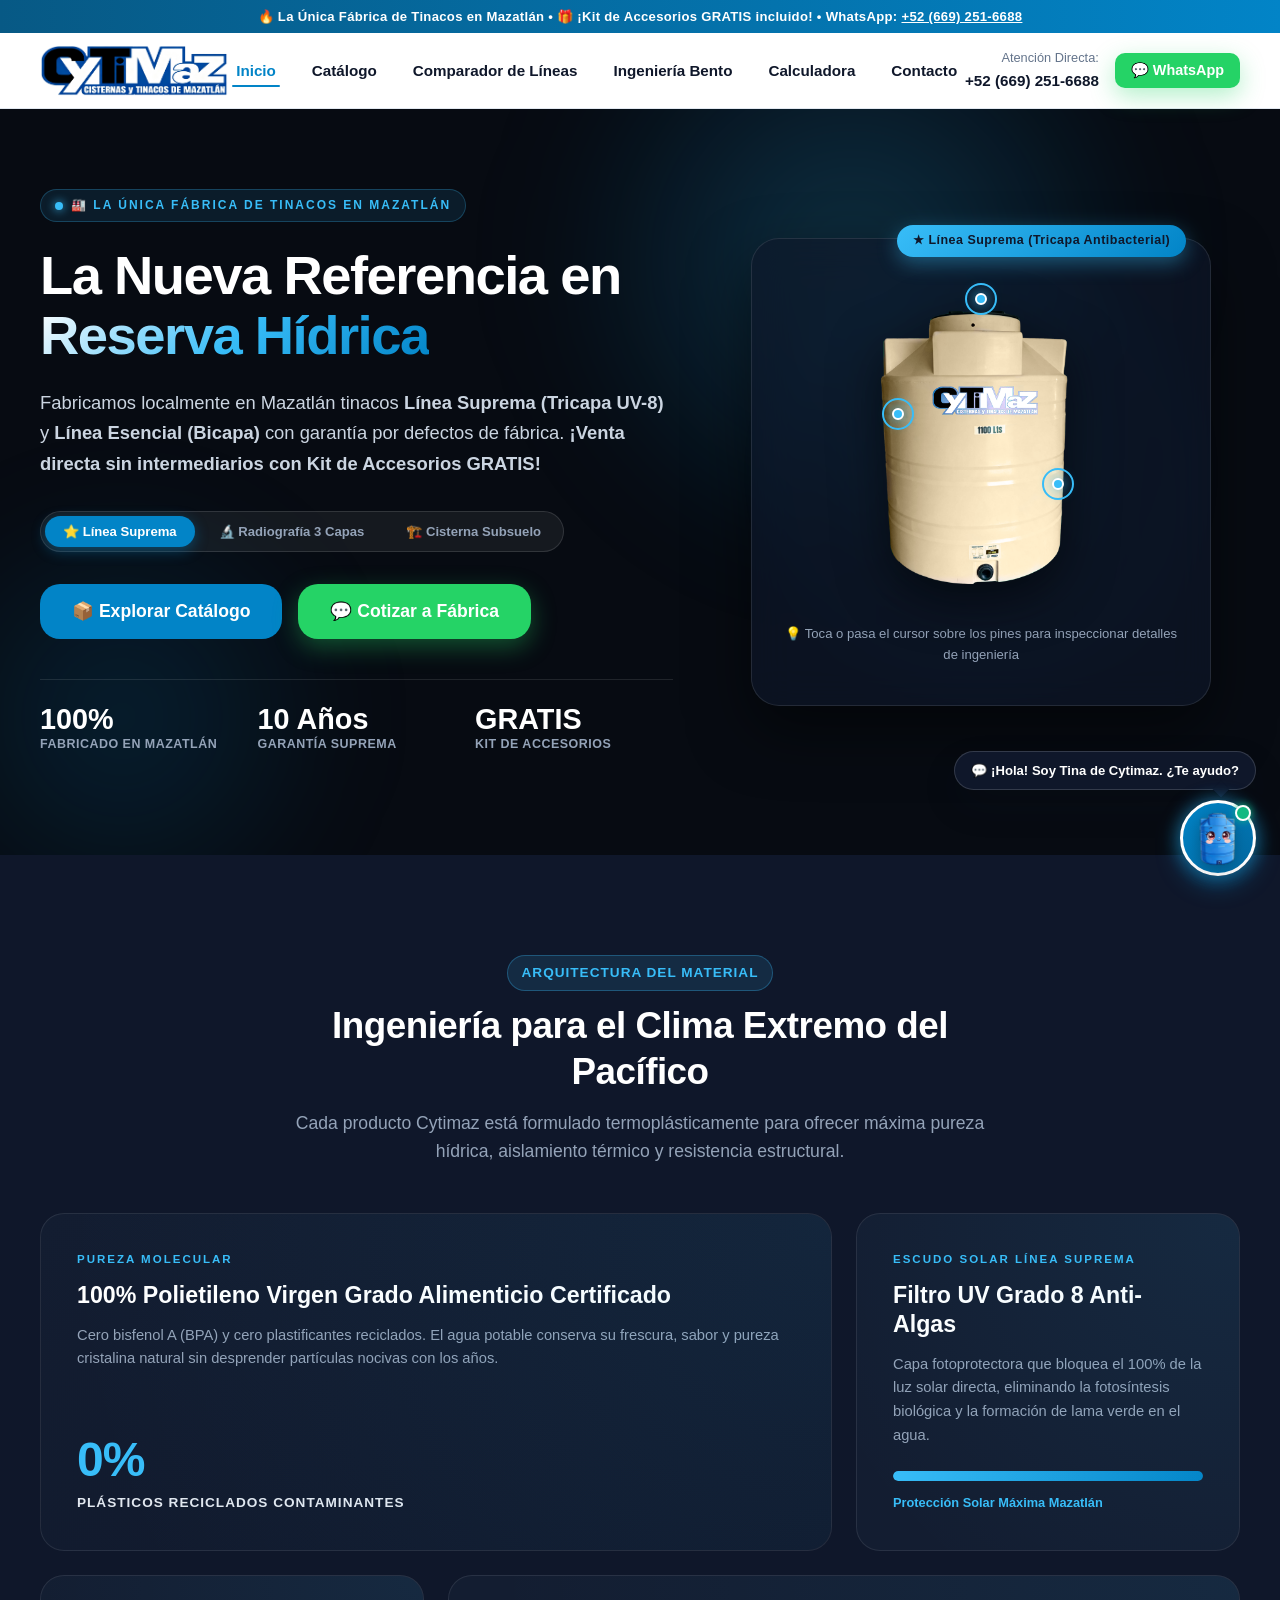
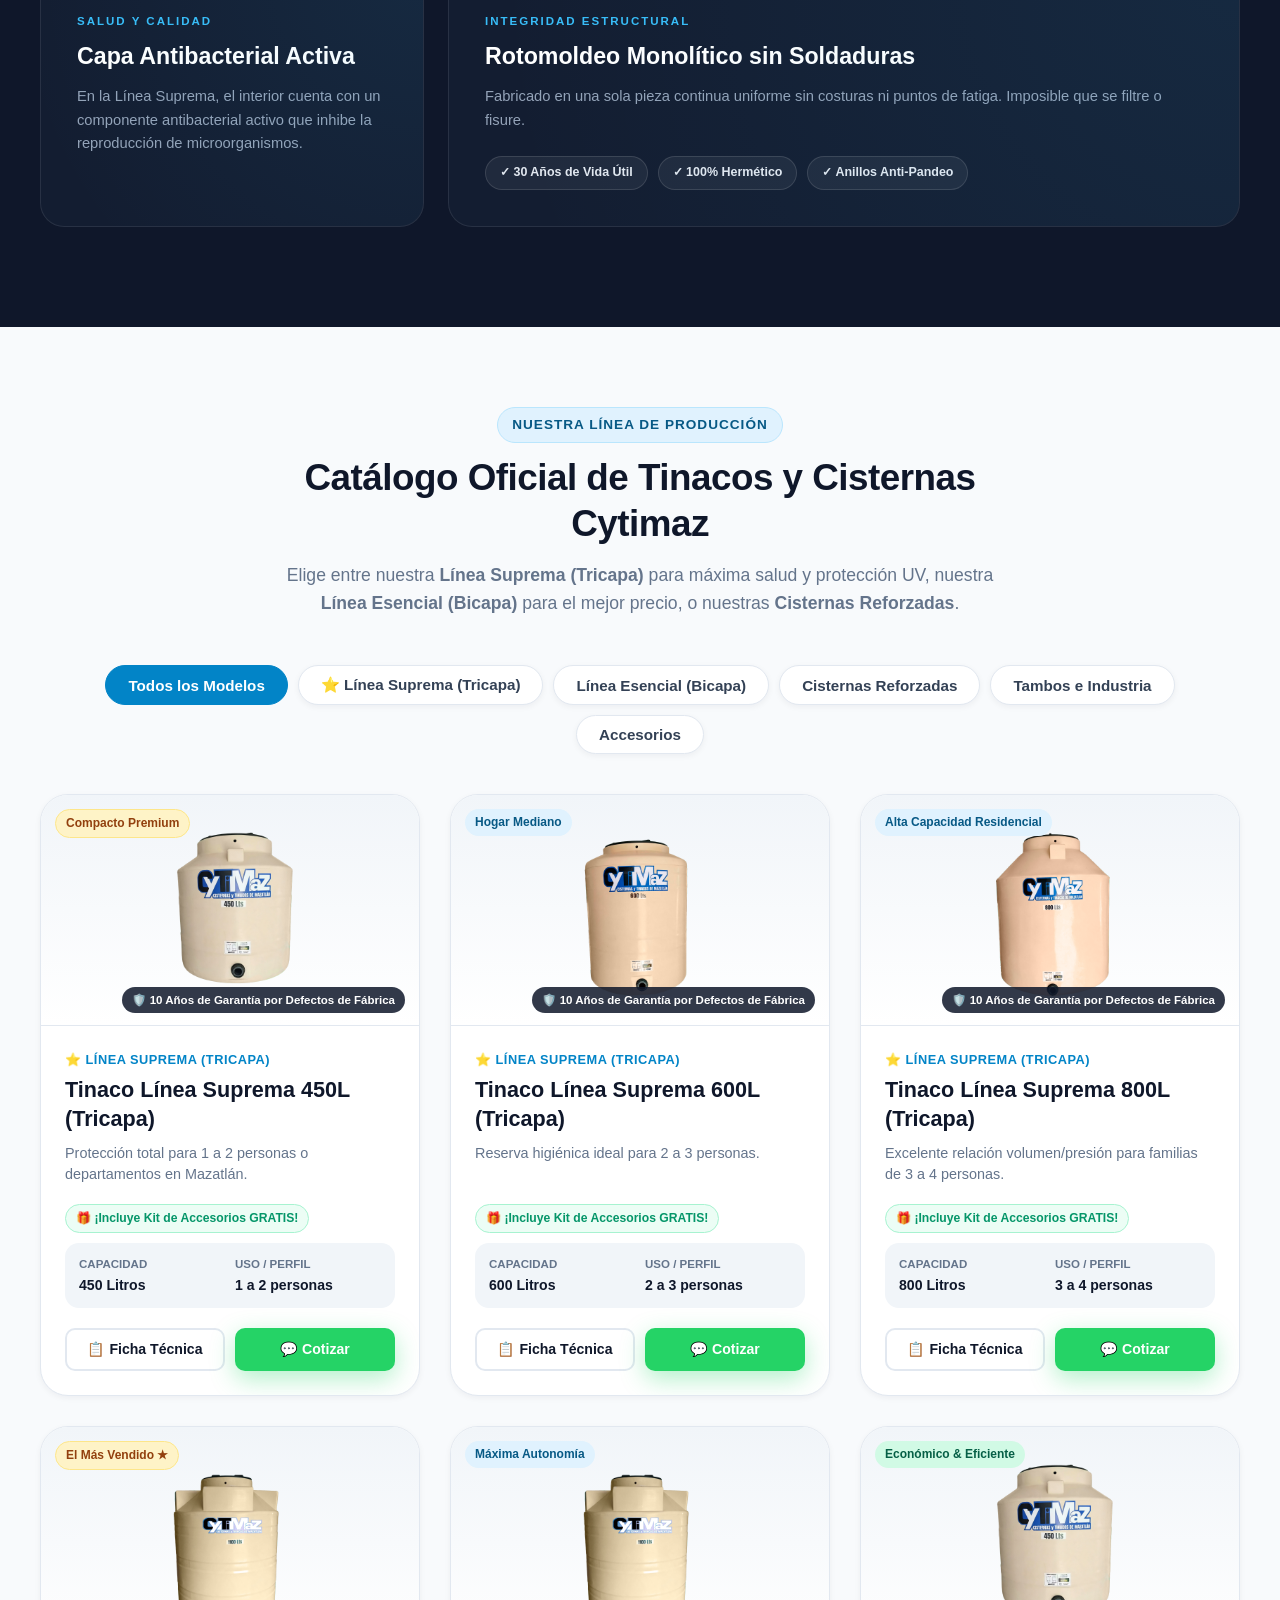
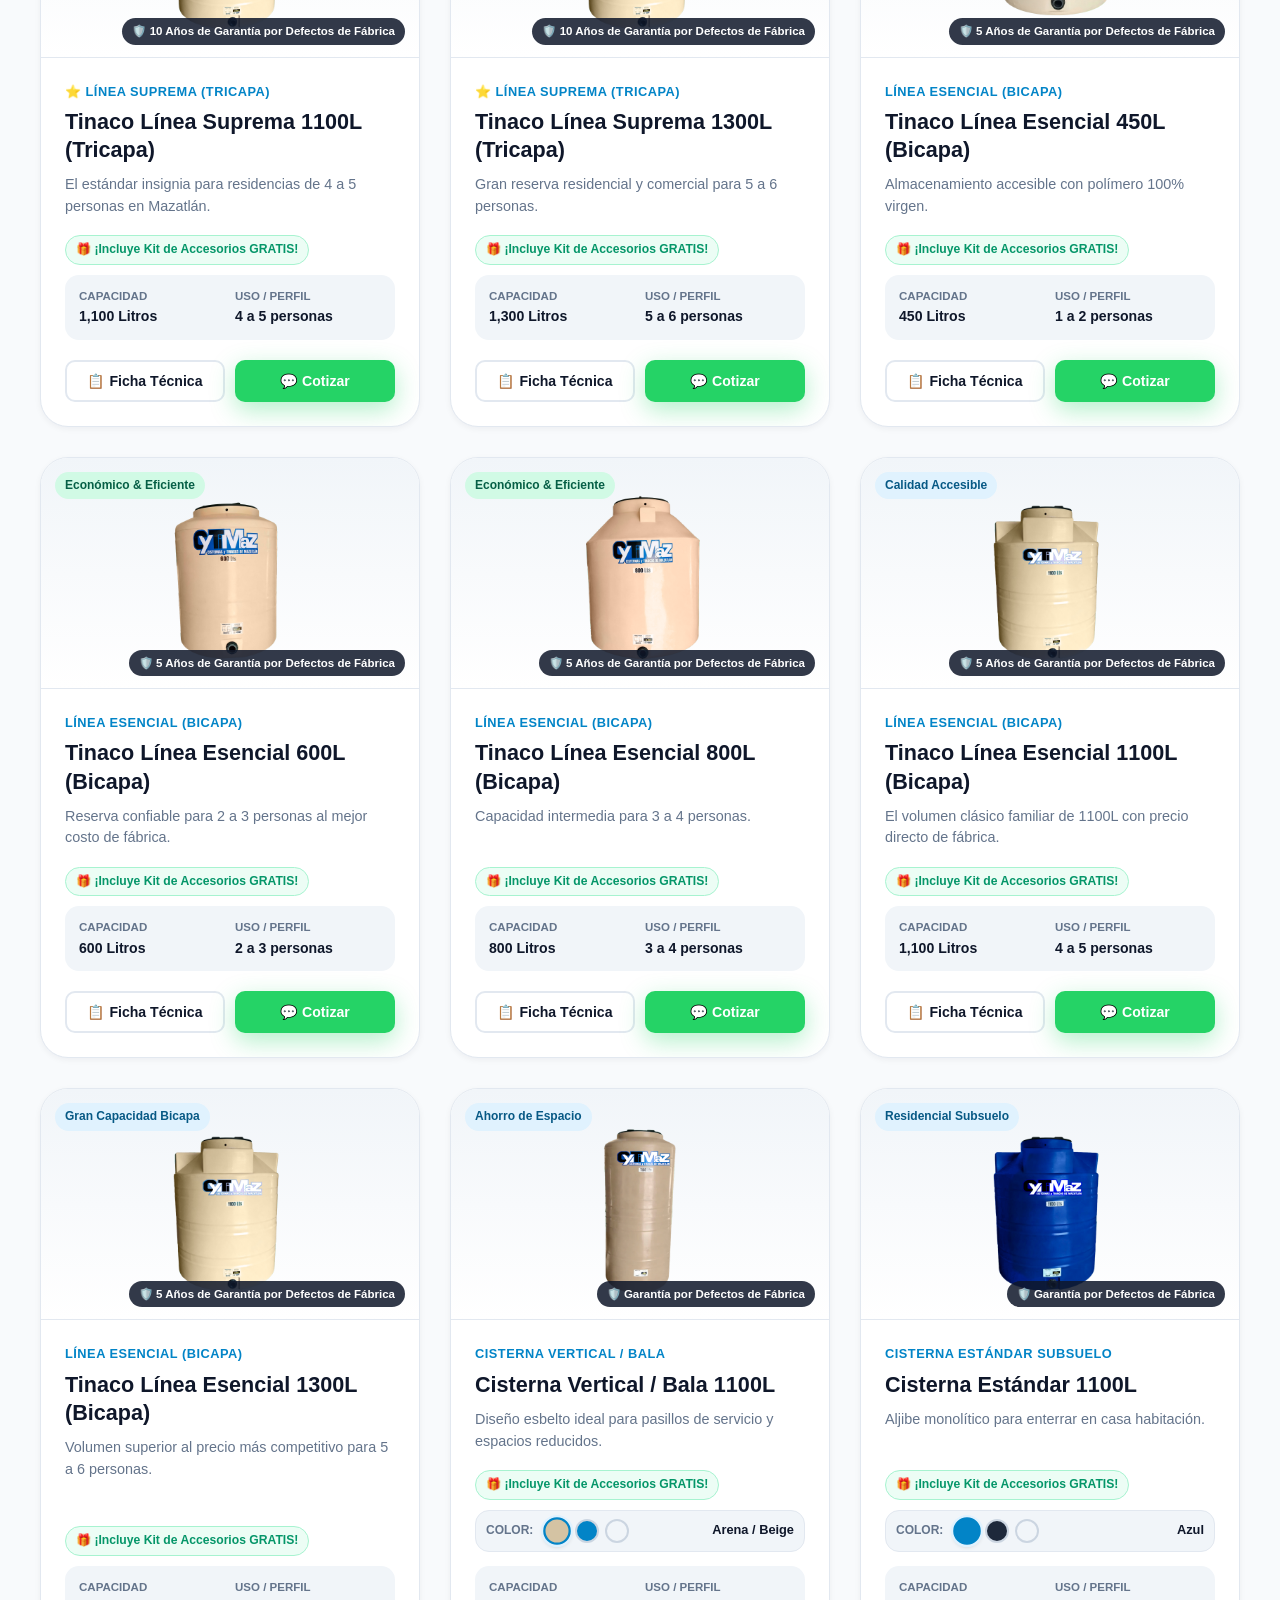
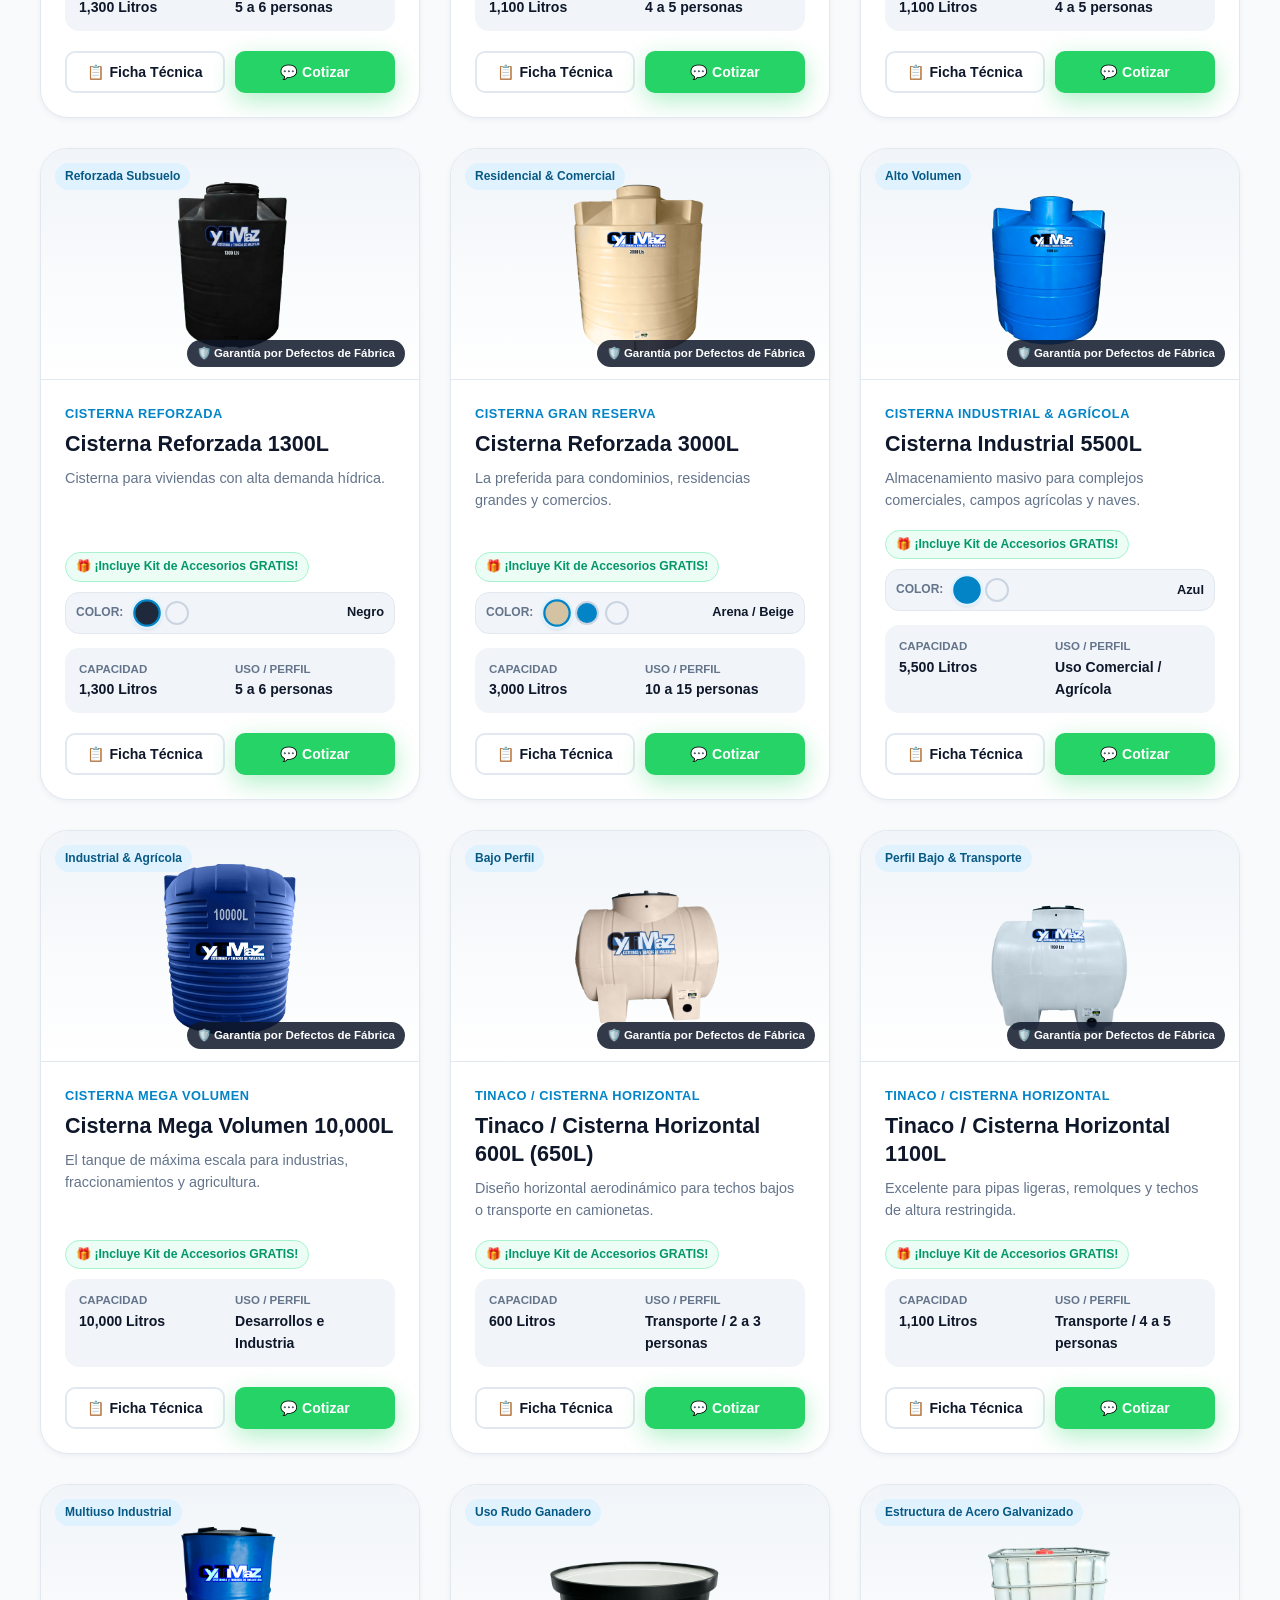
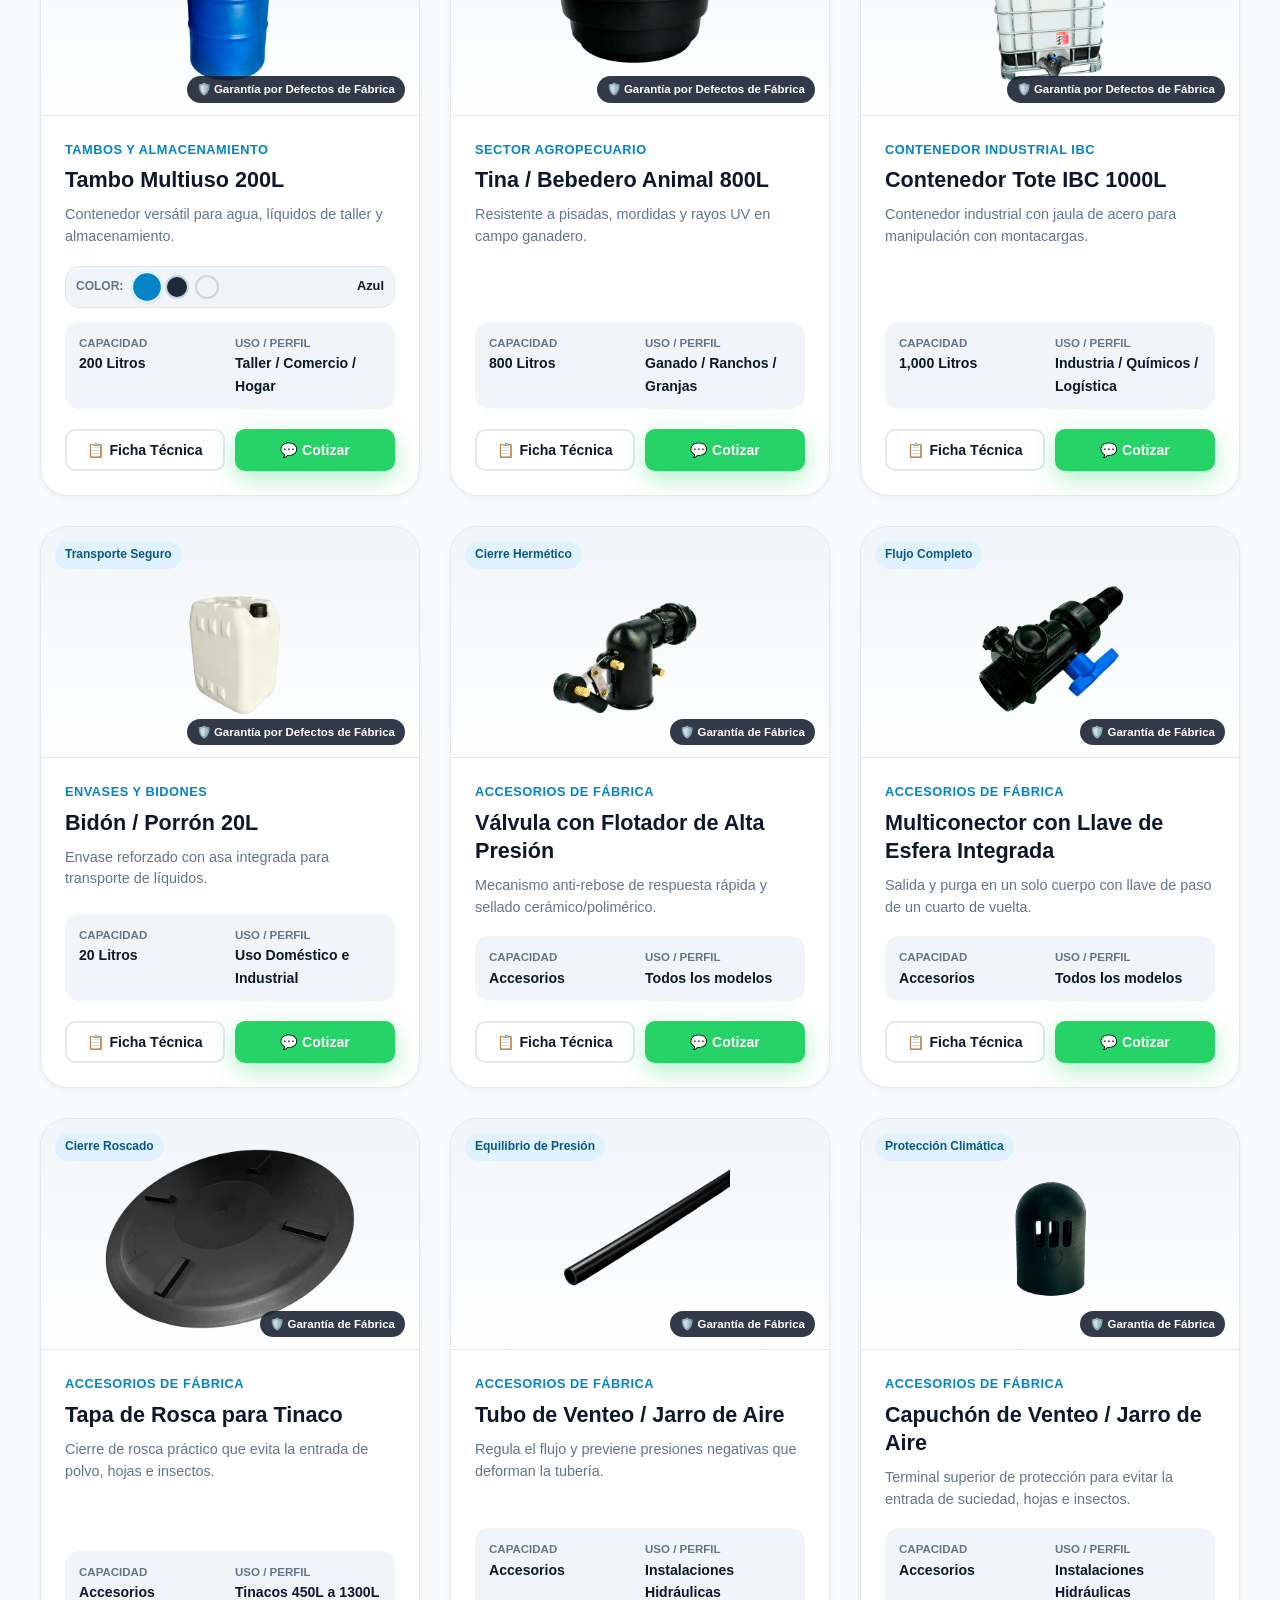
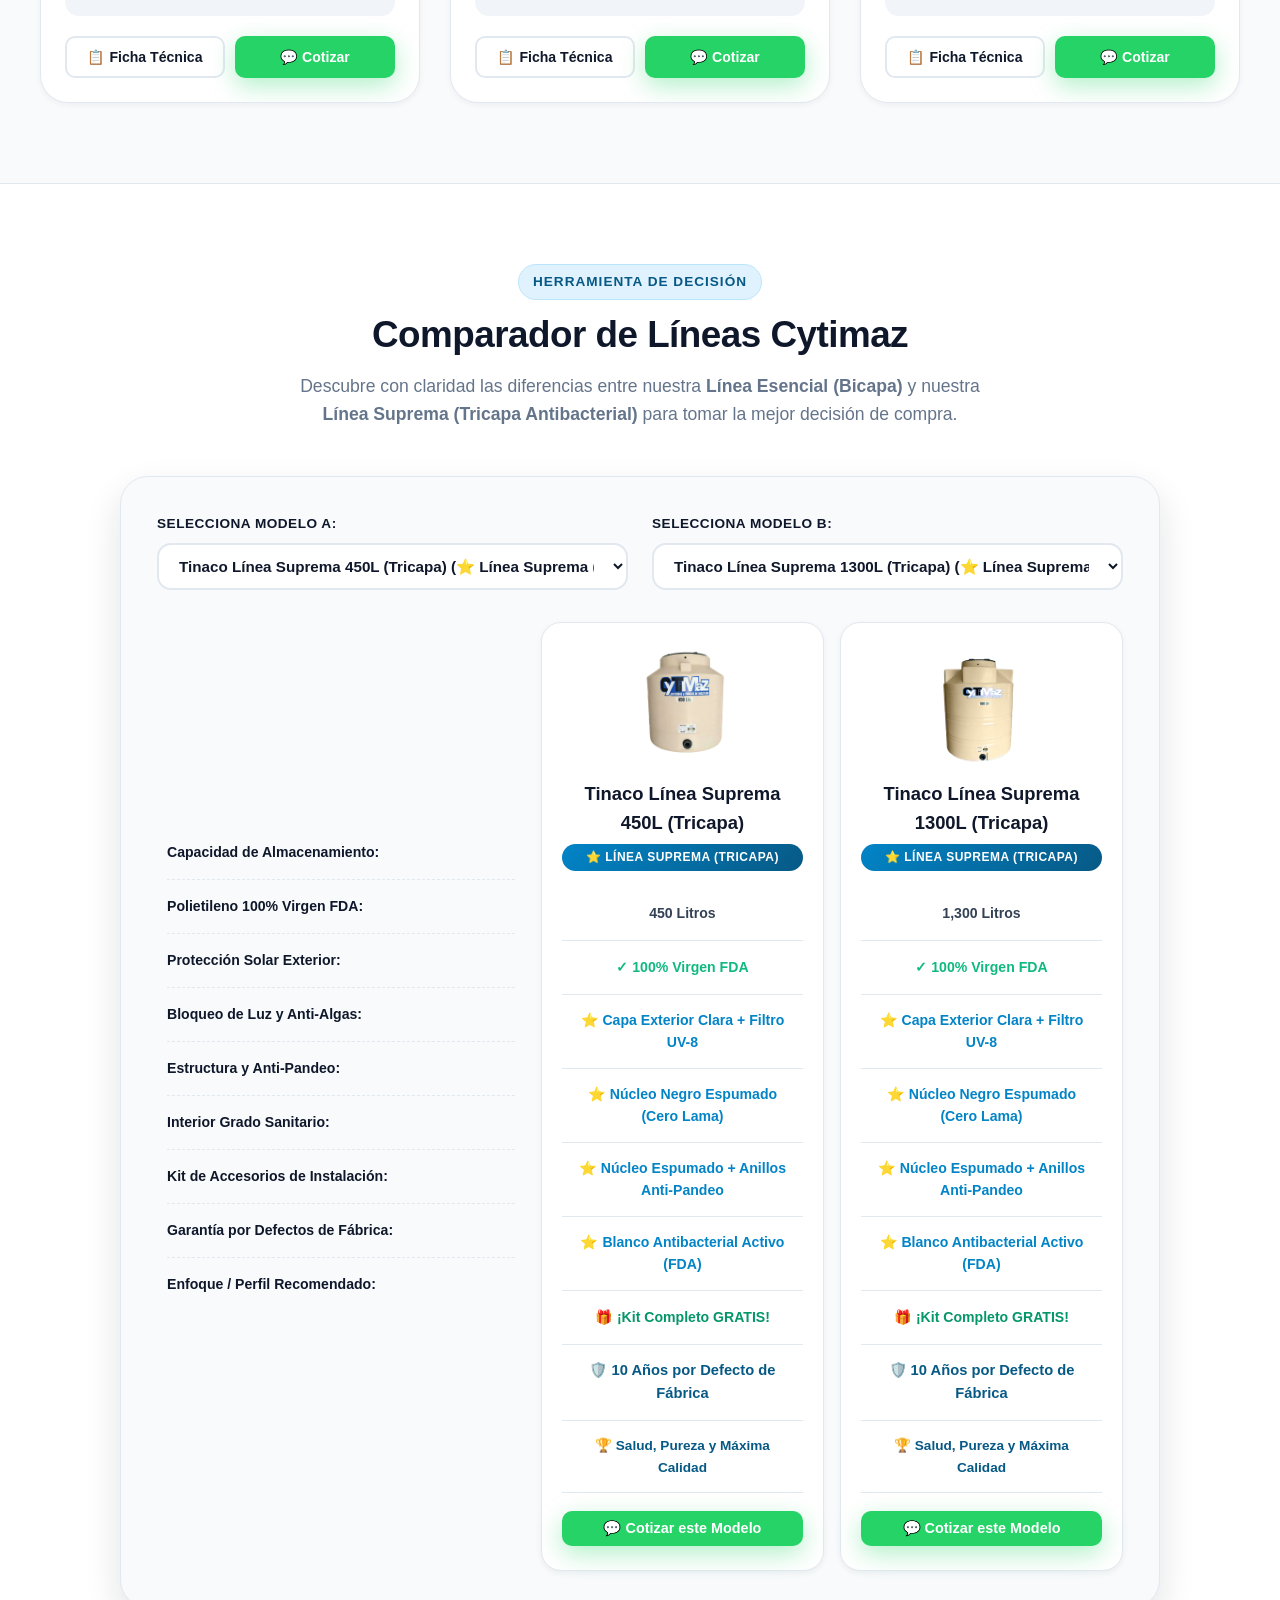
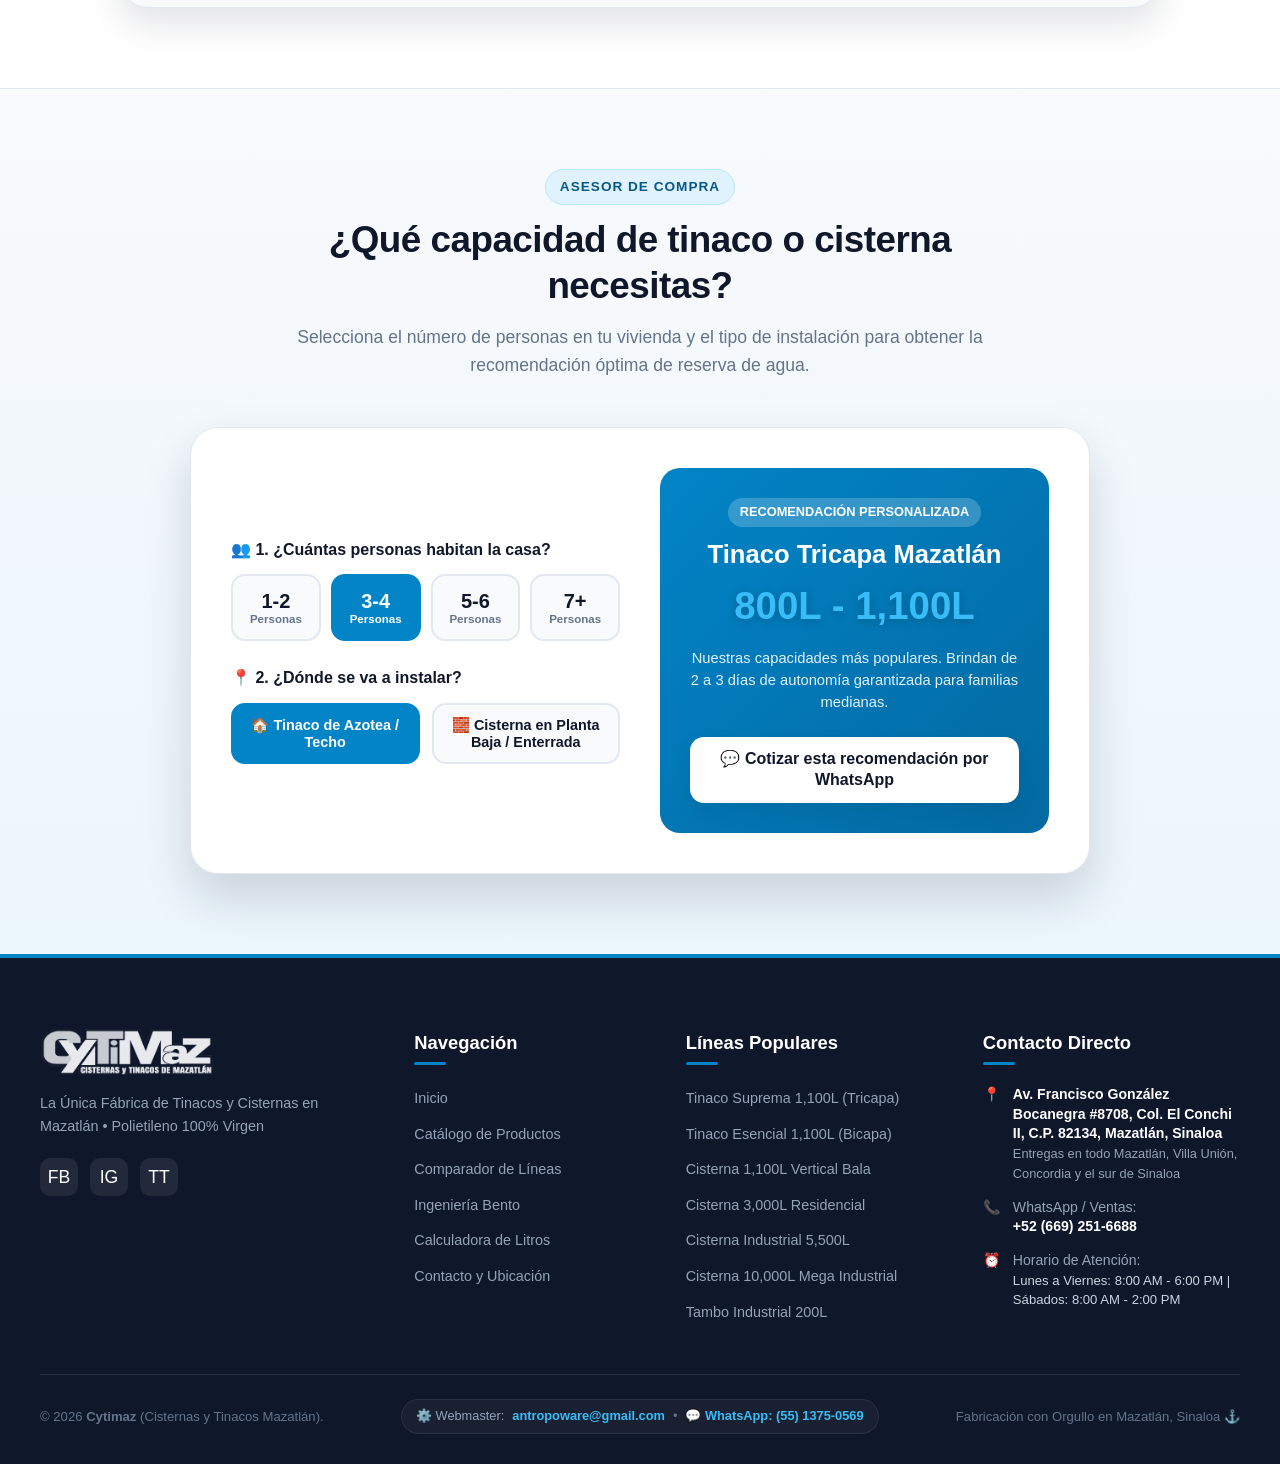
==== index.html @ da77a3aa "fix: usar logo blanco oficial en el footer" ====
<!DOCTYPE html>
<html lang="es">
<head>
  <meta charset="UTF-8">
  <meta name="viewport" content="width=device-width, initial-scale=1.0">
  <title>Cytimaz | Cisternas y Tinacos Mazatlán - Fábrica de Rotomoldeo</title>
  <meta name="description" content="Línea Suprema (Tricapa Antibacterial UV-8) y Línea Esencial (Bicapa Virgen). Fabricación directa de tinacos y cisternas por rotomoldeo en Mazatlán, Sinaloa.">
  <meta name="keywords" content="tinacos Mazatlan, cisternas Mazatlan, Cytimaz, linea suprema tricapa, linea esencial bicapa, rotomoldeo Sinaloa, tinaco 1100 litros, aljibes">
  <meta name="author" content="Cytimaz">
  <link rel="canonical" href="https://humania-nexo.github.io/cytimaz/">

  <!-- =======================================================
       OPEN GRAPH & TARJETAS SOCIALES (WHATSAPP / META)
       ======================================================= -->
  <meta property="og:type" content="website">
  <meta property="og:site_name" content="Cytimaz - Cisternas y Tinacos Mazatlán">
  <meta property="og:title" content="Cytimaz | Tinacos Línea Suprema y Esencial en Mazatlán">
  <meta property="og:description" content="Línea Suprema (Tricapa Antibacterial UV-8) y Línea Esencial (Bicapa Virgen). Creados para el calor de Mazatlán con 30 años de garantía directa de fábrica.">
  <meta property="og:image" content="https://humania-nexo.github.io/cytimaz/assets/logo/logo-cytimaz.png">
  <meta property="og:url" content="https://humania-nexo.github.io/cytimaz/">

  <!-- Favicon Oficial -->
  <link rel="icon" type="image/png" href="assets/logo/logo-cytimaz.png">
  <link rel="apple-touch-icon" href="assets/logo/logo-cytimaz.png">

  <!-- =======================================================
       HOJAS DE ESTILO MODULARES
       ======================================================= -->
  <link rel="stylesheet" href="css/variables.css">
  <link rel="stylesheet" href="css/base.css">
  <link rel="stylesheet" href="css/components/header.css">
  <link rel="stylesheet" href="css/components/hero.css">
  <link rel="stylesheet" href="css/components/hotspots.css">
  <link rel="stylesheet" href="css/components/catalog.css">
  <link rel="stylesheet" href="css/components/comparator.css">
  <link rel="stylesheet" href="css/components/tech-rotomoldeo.css">
  <link rel="stylesheet" href="css/components/calculator.css">
  <link rel="stylesheet" href="css/components/product-modal.css">
  <link rel="stylesheet" href="css/components/mascot-bot.css">
  <link rel="stylesheet" href="css/components/footer.css">
  <link rel="stylesheet" href="css/responsive.css">

  <!-- Schema.org JSON-LD LocalBusiness -->
  <script type="application/ld+json">
  {
    "@context": "https://schema.org",
    "@graph": [
      {
        "@type": ["LocalBusiness", "Manufacturer"],
        "@id": "https://humania-nexo.github.io/cytimaz/#localbusiness",
        "name": "Cytimaz - Cisternas y Tinacos Mazatlán",
        "image": "https://humania-nexo.github.io/cytimaz/assets/logo/logo-cytimaz.png",
        "url": "https://humania-nexo.github.io/cytimaz/",
        "telephone": "+526692516688",
        "priceRange": "$$",
        "address": {
          "@type": "PostalAddress",
          "streetAddress": "Av. Francisco González Bocanegra #8708, Col. El Conchi II",
          "addressLocality": "Mazatlán",
          "addressRegion": "Sinaloa",
          "postalCode": "82134",
          "addressCountry": "MX"
        },
        "areaServed": ["Mazatlán", "Villa Unión", "Concordia", "El Rosario", "Escuinapa", "Sinaloa"]
      }
    ]
  }
  </script>
</head>
<body>

  <!-- Barra de Aviso Superior -->
  <div style="background: linear-gradient(90deg, #075985 0%, #0284C7 100%); color: #FFFFFF; font-size: 0.82rem; font-weight: 700; text-align: center; padding: 6px 12px; letter-spacing: 0.3px;">
    🔥 La Única Fábrica de Tinacos en Mazatlán • 🎁 ¡Kit de Accesorios GRATIS incluido! • WhatsApp: <a href="https://wa.me/526692516688" target="_blank" rel="noopener" style="color: #FFFFFF; text-decoration: underline;">+52 (669) 251-6688</a>
  </div>

  <!-- =======================================================
       1. CABECERA Y NAVEGACIÓN PRINCIPAL
       ======================================================= -->
  <header class="site-header">
    <div class="container header-container">
      <a href="#inicio" class="header-logo" title="Cytimaz - Inicio">
        <img src="assets/logo/logo-cytimaz.png" alt="Cytimaz - Cisternas y Tinacos Mazatlán">
      </a>

      <nav>
        <ul class="nav-menu">
          <li><a href="#inicio" class="nav-link active">Inicio</a></li>
          <li><a href="#catalogo" class="nav-link">Catálogo</a></li>
          <li><a href="#comparador" class="nav-link">Comparador de Líneas</a></li>
          <li><a href="#ingenieria" class="nav-link">Ingeniería Bento</a></li>
          <li><a href="#calculadora" class="nav-link">Calculadora</a></li>
          <li><a href="#contacto" class="nav-link">Contacto</a></li>
        </ul>
      </nav>

      <div class="header-actions">
        <div class="header-phone">
          <span>Atención Directa:</span>
          <strong class="company-phone-display">+52 (669) 251-6688</strong>
        </div>
        <a href="https://wa.me/526692516688?text=%C2%A1Hola%20Cytimaz!%20Me%20gustar%C3%ADa%20solicitar%20una%20cotizaci%C3%B3n." target="_blank" rel="noopener" class="btn btn-whatsapp btn-sm company-whatsapp-link">
          💬 WhatsApp
        </a>
        <button class="mobile-toggle" aria-label="Abrir menú de navegación">
          <span></span>
          <span></span>
          <span></span>
        </button>
      </div>
    </div>
  </header>

  <main>
    <!-- =======================================================
         2. HERO CINEMÁTICO DE ALTA GAMA (APPLE PRO & NVIDIA STYLE)
         ======================================================= -->
    <section id="inicio" class="hero-section">
      <div class="hero-glow-mesh"></div>
      <div class="hero-glow-mesh-2"></div>

      <div class="container hero-grid">
        <div class="hero-content">
          <div class="tech-eyebrow">
            <span class="pulse-dot"></span>
            <span>🏭 La Única Fábrica de Tinacos en Mazatlán</span>
          </div>
          
          <h1 class="hero-title">
            La Nueva Referencia en <span class="gradient-text">Reserva Hídrica</span>
          </h1>
          
          <p class="hero-description">
            Fabricamos localmente en Mazatlán tinacos <strong>Línea Suprema (Tricapa UV-8)</strong> y <strong>Línea Esencial (Bicapa)</strong> con garantía por defectos de fábrica. <strong>¡Venta directa sin intermediarios con Kit de Accesorios GRATIS!</strong>
          </p>

          <div class="inspection-mode-bar">
            <button class="mode-pill active" data-mode="showcase">⭐ Línea Suprema</button>
            <button class="mode-pill" data-mode="xray">🔬 Radiografía 3 Capas</button>
            <button class="mode-pill" data-mode="cisterna">🏗️ Cisterna Subsuelo</button>
          </div>

          <div class="hero-cta-group">
            <a href="#catalogo" class="btn btn-primary btn-lg">
              📦 Explorar Catálogo
            </a>
            <a href="https://wa.me/526692516688?text=%C2%A1Hola%20Cytimaz!%20Me%20gustar%C3%ADa%20cotizar%20tinacos%20y%20cisternas%20directo%20de%20f%C3%A1brica." target="_blank" rel="noopener" class="btn btn-whatsapp btn-lg company-whatsapp-link">
              💬 Cotizar a Fábrica
            </a>
          </div>

          <div class="hero-stats">
            <div class="hero-stat-item">
              <span class="hero-stat-number">100%</span>
              <span class="hero-stat-label">Fabricado en Mazatlán</span>
            </div>
            <div class="hero-stat-item">
              <span class="hero-stat-number">10 Años</span>
              <span class="hero-stat-label">Garantía Suprema</span>
            </div>
            <div class="hero-stat-item">
              <span class="hero-stat-number">GRATIS</span>
              <span class="hero-stat-label">Kit de Accesorios</span>
            </div>
          </div>
        </div>

        <div class="hero-visual">
          <div class="hero-stage">
            <div class="stage-ambient-ring"></div>
            
            <div class="hero-card-featured">
              <span class="hero-floating-badge" id="hero-dynamic-badge">★ Línea Suprema (Tricapa Antibacterial)</span>
              
              <div class="hero-tank-stage-wrap">
                <img src="assets/img/productos/T1100Estandar/1100Estandar.png" alt="Tinaco Línea Suprema Cytimaz 1100L" class="hero-card-img" id="hero-main-tank">
                
                <div id="hero-hotspots-container">
                  <!-- Pin 1: Tapa Rosca (Justo sobre la tapa superior) -->
                  <div class="hotspot-pin" style="top: 6%; left: 50%;">
                    <span class="hotspot-pulse"></span>
                    <span class="hotspot-dot"></span>
                    <div class="hotspot-tooltip">Tapa de Rosca</div>
                  </div>

                  <!-- Pin 2: Capa Exterior Reflectante UV-8 (Sobre la superficie del cuerpo) -->
                  <div class="hotspot-pin" style="top: 42%; left: 24%;">
                    <span class="hotspot-pulse"></span>
                    <span class="hotspot-dot"></span>
                    <div class="hotspot-tooltip">Capa UV-8: Refleja radiación solar</div>
                  </div>

                  <!-- Pin 3: Anillos Estructurales Anti-Pandeo (Sobre uno de los anillos) -->
                  <div class="hotspot-pin" style="top: 64%; left: 74%;">
                    <span class="hotspot-pulse"></span>
                    <span class="hotspot-dot"></span>
                    <div class="hotspot-tooltip">Anillos Estructurales Anti-Pandeo</div>
                  </div>
                </div>
              </div>

              <div style="font-size: 0.82rem; color: #94A3B8;">
                💡 Toca o pasa el cursor sobre los pines para inspeccionar detalles de ingeniería
              </div>
            </div>
          </div>
        </div>
      </div>
    </section>

    <!-- =======================================================
         3. BENTO GRID DE INGENIERÍA DE POLÍMEROS
         ======================================================= -->
    <section id="ingenieria" class="section-padding tech-section">
      <div class="container">
        <div class="section-header">
          <span class="section-badge">Arquitectura del Material</span>
          <h2 class="section-title">Ingeniería para el Clima Extremo del Pacífico</h2>
          <p class="section-subtitle">
            Cada producto Cytimaz está formulado termoplásticamente para ofrecer máxima pureza hídrica, aislamiento térmico y resistencia estructural.
          </p>
        </div>

        <div class="bento-grid">
          <div class="bento-card bento-large">
            <div class="bento-card-glow"></div>
            <div>
              <div class="bento-eyebrow">Pureza Molecular</div>
              <h3 class="bento-card-title">100% Polietileno Virgen Grado Alimenticio Certificado</h3>
              <p class="bento-card-desc">
                Cero bisfenol A (BPA) y cero plastificantes reciclados. El agua potable conserva su frescura, sabor y pureza cristalina natural sin desprender partículas nocivas con los años.
              </p>
            </div>
            <div>
              <div class="bento-stat-highlight">0%</div>
              <div class="bento-stat-sub">Plásticos Reciclados Contaminantes</div>
            </div>
          </div>

          <div class="bento-card bento-tall">
            <div class="bento-card-glow"></div>
            <div>
              <div class="bento-eyebrow">Escudo Solar Línea Suprema</div>
              <h3 class="bento-card-title">Filtro UV Grado 8 Anti-Algas</h3>
              <p class="bento-card-desc">
                Capa fotoprotectora que bloquea el 100% de la luz solar directa, eliminando la fotosíntesis biológica y la formación de lama verde en el agua.
              </p>
            </div>
            <div>
              <div class="uv-shield-meter">
                <div class="uv-shield-meter-bar"></div>
              </div>
              <div style="font-size: 0.8rem; font-weight: 700; color: var(--color-electric-cyan);">
                Protección Solar Máxima Mazatlán
              </div>
            </div>
          </div>

          <div class="bento-card">
            <div class="bento-card-glow"></div>
            <div>
              <div class="bento-eyebrow">Salud y Calidad</div>
              <h3 class="bento-card-title">Capa Antibacterial Activa</h3>
              <p class="bento-card-desc">
                En la Línea Suprema, el interior cuenta con un componente antibacterial activo que inhibe la reproducción de microorganismos.
              </p>
            </div>
          </div>

          <div class="bento-card bento-wide">
            <div class="bento-card-glow"></div>
            <div>
              <div class="bento-eyebrow">Integridad Estructural</div>
              <h3 class="bento-card-title">Rotomoldeo Monolítico sin Soldaduras</h3>
              <p class="bento-card-desc">
                Fabricado en una sola pieza continua uniforme sin costuras ni puntos de fatiga. Imposible que se filtre o fisure.
              </p>
            </div>
            <div class="bento-tag-row">
              <span class="bento-tech-tag">✓ 30 Años de Vida Útil</span>
              <span class="bento-tech-tag">✓ 100% Hermético</span>
              <span class="bento-tech-tag">✓ Anillos Anti-Pandeo</span>
            </div>
          </div>
        </div>
      </div>
    </section>

    <!-- =======================================================
         4. CATÁLOGO INTERACTIVO DE PRODUCTOS
         ======================================================= -->
    <section id="catalogo" class="section-padding catalog-section">
      <div class="container">
        <div class="section-header">
          <span class="section-badge">Nuestra Línea de Producción</span>
          <h2 class="section-title">Catálogo Oficial de Tinacos y Cisternas Cytimaz</h2>
          <p class="section-subtitle">
            Elige entre nuestra <strong>Línea Suprema (Tricapa)</strong> para máxima salud y protección UV, nuestra <strong>Línea Esencial (Bicapa)</strong> para el mejor precio, o nuestras <strong>Cisternas Reforzadas</strong>.
          </p>
        </div>

        <div class="catalog-controls">
          <div class="category-filter-bar">
            <button class="filter-btn active" data-filter="all">Todos los Modelos</button>
            <button class="filter-btn" data-filter="tinacos-suprema">⭐ Línea Suprema (Tricapa)</button>
            <button class="filter-btn" data-filter="tinacos-esencial">Línea Esencial (Bicapa)</button>
            <button class="filter-btn" data-filter="cisternas">Cisternas Reforzadas</button>
            <button class="filter-btn" data-filter="industria">Tambos e Industria</button>
            <button class="filter-btn" data-filter="accesorios">Accesorios</button>
          </div>
        </div>

        <div class="products-grid" id="products-grid">
          <!-- Generado por JS -->
        </div>
      </div>
    </section>

    <!-- =======================================================
         5. COMPARADOR MATRIZ: LÍNEA ESENCIAL VS LÍNEA SUPREMA
         ======================================================= -->
    <section id="comparador" class="section-padding comparator-section">
      <div class="container">
        <div class="section-header">
          <span class="section-badge">Herramienta de Decisión</span>
          <h2 class="section-title">Comparador de Líneas Cytimaz</h2>
          <p class="section-subtitle">
            Descubre con claridad las diferencias entre nuestra <strong>Línea Esencial (Bicapa)</strong> y nuestra <strong>Línea Suprema (Tricapa Antibacterial)</strong> para tomar la mejor decisión de compra.
          </p>
        </div>

        <div class="comparator-card">
          <div class="comparator-selectors">
            <div class="comparator-select-box">
              <label for="comp-select-a">Selecciona Modelo A:</label>
              <select id="comp-select-a" class="comparator-select"></select>
            </div>
            <div class="comparator-select-box">
              <label for="comp-select-b">Selecciona Modelo B:</label>
              <select id="comp-select-b" class="comparator-select"></select>
            </div>
          </div>

          <div class="comparator-grid">
            <!-- Columna de características fijas -->
            <div class="comp-col comp-col-features">
              <div style="height: 180px;"></div>
              <div class="comp-feature-row">Capacidad de Almacenamiento:</div>
              <div class="comp-feature-row">Polietileno 100% Virgen FDA:</div>
              <div class="comp-feature-row">Protección Solar Exterior:</div>
              <div class="comp-feature-row">Bloqueo de Luz y Anti-Algas:</div>
              <div class="comp-feature-row">Estructura y Anti-Pandeo:</div>
              <div class="comp-feature-row">Interior Grado Sanitario:</div>
              <div class="comp-feature-row">Kit de Accesorios de Instalación:</div>
              <div class="comp-feature-row">Garantía por Defectos de Fábrica:</div>
              <div class="comp-feature-row">Enfoque / Perfil Recomendado:</div>
            </div>

            <div class="comp-col comp-product-card" id="comp-col-a"></div>
            <div class="comp-col comp-product-card" id="comp-col-b"></div>
          </div>
        </div>
      </div>
    </section>

    <!-- =======================================================
         6. CALCULADORA INTERACTIVA DE CAPACIDAD
         ======================================================= -->
    <section id="calculadora" class="section-padding calc-section">
      <div class="container">
        <div class="section-header">
          <span class="section-badge">Asesor de Compra</span>
          <h2 class="section-title">¿Qué capacidad de tinaco o cisterna necesitas?</h2>
          <p class="section-subtitle">
            Selecciona el número de personas en tu vivienda y el tipo de instalación para obtener la recomendación óptima de reserva de agua.
          </p>
        </div>

        <div class="calc-card-main">
          <div class="calc-steps-grid">
            <div class="calc-inputs">
              <div>
                <label class="calc-group-label">👥 1. ¿Cuántas personas habitan la casa?</label>
                <div class="calc-people-selector">
                  <button type="button" class="people-btn" data-people="1-2">
                    <span class="people-count">1-2</span>
                    <span class="people-sub">Personas</span>
                  </button>
                  <button type="button" class="people-btn active" data-people="3-4">
                    <span class="people-count">3-4</span>
                    <span class="people-sub">Personas</span>
                  </button>
                  <button type="button" class="people-btn" data-people="5-6">
                    <span class="people-count">5-6</span>
                    <span class="people-sub">Personas</span>
                  </button>
                  <button type="button" class="people-btn" data-people="7+">
                    <span class="people-count">7+</span>
                    <span class="people-sub">Personas</span>
                  </button>
                </div>
              </div>

              <div>
                <label class="calc-group-label">📍 2. ¿Dónde se va a instalar?</label>
                <div class="install-type-selector">
                  <button type="button" class="install-btn active" data-type="techo">
                    🏠 Tinaco de Azotea / Techo
                  </button>
                  <button type="button" class="install-btn" data-type="subsuelo">
                    🧱 Cisterna en Planta Baja / Enterrada
                  </button>
                </div>
              </div>
            </div>

            <div class="calc-result-box">
              <span class="calc-result-badge">Recomendación Personalizada</span>
              <h3 class="calc-result-title" id="calc-rec-title">Tinaco Línea Suprema Mazatlán</h3>
              <div class="calc-result-liters" id="calc-rec-liters">1,100 Litros</div>
              <p class="calc-result-desc" id="calc-rec-desc">
                Nuestra capacidad más vendida en Línea Suprema. Brinda de 2 a 3 días de autonomía garantizada para familias medianas con triple capa antibacterial.
              </p>
              <a href="https://wa.me/526692516688?text=%C2%A1Hola%20Cytimaz!%20Me%20interesa%20el%20Tinaco%20L%C3%ADnea%20Suprema%20de%201100L." id="calc-rec-wa-btn" target="_blank" rel="noopener" class="btn btn-whatsapp">
                💬 Cotizar esta recomendación por WhatsApp
              </a>
            </div>
          </div>
        </div>
      </div>
    </section>
  </main>

  <!-- =======================================================
       7. PIE DE PÁGINA (FOOTER)
       ======================================================= -->
  <footer id="contacto" class="site-footer">
    <div class="container">
      <div class="footer-grid">
        <div class="footer-col">
          <div style="display: flex; align-items: center; gap: 10px; margin-bottom: 16px;">
            <img src="assets/logo/logo-cytimaz-blanco.png" alt="Cytimaz Logo" style="height: 48px; object-fit: contain;">
          </div>
          <p class="footer-brand-desc company-slogan-text">
            Fabricación por Rotomoldeo con Polietileno 100% Virgen. Tinacos Línea Suprema, Línea Esencial y Cisternas diseñadas para durar toda la vida en Mazatlán y todo Sinaloa.
          </p>
          <div class="footer-social-links">
            <a href="https://facebook.com/cytimaz" id="footer-fb-link" target="_blank" rel="noopener" class="footer-social-icon" title="Facebook">FB</a>
            <a href="https://instagram.com/cytimaz" id="footer-ig-link" target="_blank" rel="noopener" class="footer-social-icon" title="Instagram">IG</a>
            <a href="https://tiktok.com/@cytimaz" id="footer-tt-link" target="_blank" rel="noopener" class="footer-social-icon" title="TikTok">TT</a>
          </div>
        </div>

        <div class="footer-col">
          <h3>Navegación</h3>
          <ul class="footer-links-list">
            <li><a href="#inicio">Inicio</a></li>
            <li><a href="#catalogo">Catálogo de Productos</a></li>
            <li><a href="#comparador">Comparador de Líneas</a></li>
            <li><a href="#ingenieria">Ingeniería Bento</a></li>
            <li><a href="#calculadora">Calculadora de Litros</a></li>
            <li><a href="#contacto">Contacto y Ubicación</a></li>
          </ul>
        </div>

        <div class="footer-col">
          <h3>Líneas Populares</h3>
          <ul class="footer-links-list">
            <li><a href="#catalogo">Tinaco Suprema 1,100L (Tricapa)</a></li>
            <li><a href="#catalogo">Tinaco Esencial 1,100L (Bicapa)</a></li>
            <li><a href="#catalogo">Cisterna 1,100L Vertical Bala</a></li>
            <li><a href="#catalogo">Cisterna 3,000L Residencial</a></li>
            <li><a href="#catalogo">Cisterna Industrial 5,500L</a></li>
            <li><a href="#catalogo">Cisterna 10,000L Mega Industrial</a></li>
            <li><a href="#catalogo">Tambo Industrial 200L</a></li>
          </ul>
        </div>

        <div class="footer-col">
          <h3>Contacto Directo</h3>
          <div class="footer-contact-item">
            <span>📍</span>
            <div>
              <strong id="footer-address-text">Mazatlán, Sinaloa, México</strong><br>
              <span id="footer-coverage-text" style="font-size: 0.8rem; color: #94A3B8;">Entregas en todo Mazatlán y sur de Sinaloa</span>
            </div>
          </div>
          <div class="footer-contact-item">
            <span>📞</span>
            <div>
              <span>WhatsApp / Ventas:</span><br>
              <strong class="company-phone-display">+52 (669) 251-6688</strong>
            </div>
          </div>
          <div class="footer-contact-item">
            <span>⏰</span>
            <div>
              <span>Horario de Atención:</span><br>
              <span id="footer-schedule-text" style="font-size: 0.82rem; color: #CBD5E1;">Lun a Vie: 8:00 AM - 6:00 PM | Sáb: 8:00 AM - 2:00 PM</span>
            </div>
          </div>
        </div>
      </div>

      <div class="footer-bottom">
        <div>
          © <span id="current-year-text">2026</span> <strong>Cytimaz</strong> (Cisternas y Tinacos Mazatlán).
        </div>
        <div class="footer-webmaster">
          <span>⚙️ Webmaster:</span>
          <a href="mailto:antropoware@gmail.com" class="webmaster-link">antropoware@gmail.com</a>
          <span class="webmaster-sep">•</span>
          <a href="https://wa.me/525513750569?text=%C2%A1Hola!%20Contacto%20con%20el%20Webmaster%20de%20Cytimaz." target="_blank" rel="noopener" class="webmaster-link">💬 WhatsApp: (55) 1375-0569</a>
        </div>
        <div>
          Fabricación con Orgullo en Mazatlán, Sinaloa ⚓
        </div>
      </div>
    </div>
  </footer>

  <!-- =======================================================
       8. MODAL EMERGENTE: FICHA TÉCNICA DETALLADA
       ======================================================= -->
  <div class="modal-backdrop" id="product-modal-backdrop" role="dialog" aria-modal="true" aria-hidden="true">
    <div class="modal-dialog">
      <button type="button" class="modal-close-btn" id="modal-close-btn" aria-label="Cerrar modal">×</button>
      <div class="modal-body" id="modal-dynamic-content">
        <!-- Inyectado por JS -->
      </div>
    </div>
  </div>

  <!-- =======================================================
       9. MASCOTA ASISTENTE VIRTUAL ("TINA")
       ======================================================= -->
  <aside class="mascot-widget-wrapper" aria-label="Asistente virtual Tina de Cytimaz">
    <div class="mascot-speech-bubble" id="mascot-speech-bubble">
      <span>💬 ¡Hola! Soy Tina de Cytimaz. ¿Te ayudo?</span>
    </div>

    <button type="button" class="mascot-launcher-btn" id="mascot-launcher-btn" aria-label="Abrir asistente virtual Tina">
      <img src="assets/mascot/asistenteTina.png" alt="Tina Asesora Virtual Cytimaz">
      <span class="mascot-badge-online" title="Tina en línea"></span>
    </button>

    <div class="mascot-chat-window" id="mascot-chat-window">
      <div class="chat-header">
        <div class="chat-header-user">
          <img src="assets/mascot/asistenteTina.png" alt="Tina" class="chat-avatar-mini">
          <div class="chat-header-info">
            <h3>Tina Cytimaz</h3>
            <p>● Asesora Virtual en Línea</p>
          </div>
        </div>
        <button type="button" class="chat-close-btn" id="chat-close-btn" aria-label="Cerrar chat">✕</button>
      </div>

      <div class="chat-messages-body" id="chat-messages-body"></div>
      <div class="chat-quick-options" id="chat-quick-options"></div>

      <div class="chat-footer-cta" id="chat-footer-cta">
        <a href="https://wa.me/526692516688?text=%C2%A1Hola%20Cytimaz!%20Me%20gustar%C3%ADa%20que%20un%20asesor%20me%20atienda." target="_blank" rel="noopener" class="btn btn-whatsapp company-whatsapp-link">
          💬 Abrir WhatsApp con un Asesor
        </a>
      </div>
    </div>
  </aside>

  <!-- =======================================================
       10. SCRIPTS MODULARES
       ======================================================= -->
  <script src="js/data/company.js"></script>
  <script src="js/data/products.js"></script>
  <script src="js/data/bot-faq.js"></script>

  <script src="js/components/header.js"></script>
  <script src="js/components/hero-inspection.js"></script>
  <script src="js/components/catalog.js"></script>
  <script src="js/components/comparator.js"></script>
  <script src="js/components/product-modal.js"></script>
  <script src="js/components/calculator.js"></script>
  <script src="js/components/mascot-bot.js"></script>

  <script src="js/main.js"></script>
</body>
</html>
---- css/variables.css ----
﻿/**
 * ====================================================================
 * CYTIMAZ - SISTEMA DE VARIABLES DE DISEÑO (DESIGN TOKENS DE VANGUARDIA)
 * ====================================================================
 * Inspirado en Apple Pro, Tesla Industrial y Nvidia Architecture.
 */

:root {
  /* ==========================================
     PALETA DE COLORES PRINCIPAL (Azul, Blanco, Negro)
     ========================================== */
  --color-primary: #0284C7;         /* Azul vibrante industrial */
  --color-primary-hover: #0369A1;   /* Azul profundo hover */
  --color-primary-dark: #075985;    /* Azul medianoche */
  --color-primary-light: #E0F2FE;   /* Azul cristalino */
  --color-primary-border: #BAE6FD;  /* Borde azul tenue */

  /* Acentos de Alta Gama (Glows & Neón estilo Nvidia/Apple) */
  --color-electric-cyan: #38BDF8;   /* Cyan de iluminación focal */
  --color-cyan-glow: rgba(56, 189, 248, 0.35);
  --color-blue-glow: rgba(2, 132, 199, 0.3);

  /* Superficies Dark Luxe Industrial */
  --color-dark-canvas: #070B12;     /* Fondo negro profundo cinematográfico */
  --color-dark-surface: #0F172A;    /* Superficie carbón de alta tecnología */
  --color-dark-card: #131D31;       /* Fondo de tarjeta Bento oscura */
  --color-dark-border: rgba(255, 255, 255, 0.09);
  --color-dark-border-hover: rgba(56, 189, 248, 0.5);

  /* Fondos Claros y Blanco Puro */
  --color-white: #FFFFFF;
  --color-bg-body: #F8FAFC;        /* Fondo general suave */
  --color-bg-card: #FFFFFF;        /* Tarjetas de catálogo */
  --color-bg-alt: #F1F5F9;         /* Secciones alternas */
  --color-border-light: #E2E8F0;   /* Bordes sutiles */

  /* Textos y Jerarquía */
  --color-dark: #0F172A;           /* Texto oscuro */
  --color-text-main: #334155;      /* Texto de cuerpo */
  --color-text-muted: #64748B;     /* Texto secundario */
  --color-text-light: #94A3B8;     /* Texto tenue sobre fondo oscuro */

  /* WhatsApp y Badges */
  --color-whatsapp: #25D366;
  --color-whatsapp-hover: #20BA5A;
  --color-whatsapp-dark: #128C7E;
  --color-badge-gold-bg: #FEF3C7;
  --color-badge-green-bg: #D1FAE5;

  /* ==========================================
     TIPOGRAFÍA DISPLAY DE VANGUARDIA
     ========================================== */
  --font-family-base: -apple-system, BlinkMacSystemFont, "SF Pro Text", "Inter", "Segoe UI", Roboto, sans-serif;
  --font-family-display: -apple-system, BlinkMacSystemFont, "SF Pro Display", "Inter", "Segoe UI", Roboto, sans-serif;

  /* ==========================================
     BORDES Y BENTO RADIUS
     ========================================== */
  --radius-xs: 6px;
  --radius-sm: 10px;
  --radius-md: 14px;
  --radius-lg: 20px;
  --radius-xl: 28px;
  --radius-bento: 24px;
  --radius-full: 9999px;

  /* ==========================================
     SOMBRAS Y GLASSMORPHISM
     ========================================== */
  --shadow-sm: 0 2px 6px rgba(15, 23, 42, 0.05);
  --shadow-md: 0 8px 20px rgba(15, 23, 42, 0.08);
  --shadow-lg: 0 16px 36px rgba(15, 23, 42, 0.12);
  --shadow-xl: 0 24px 50px rgba(15, 23, 42, 0.16);
  --shadow-glow: 0 0 35px var(--color-cyan-glow);
  --shadow-wa: 0 8px 24px rgba(37, 211, 102, 0.35);

  --glass-blur: blur(16px);
  --glass-bg: rgba(255, 255, 255, 0.85);

  /* Transiciones */
  --transition-fast: 0.15s ease;
  --transition-normal: 0.28s cubic-bezier(0.16, 1, 0.3, 1);
  --transition-slow: 0.45s cubic-bezier(0.16, 1, 0.3, 1);

  /* Layout */
  --container-max-width: 1240px;
  --header-height: 76px;
  --z-header: 100;
  --z-modal: 1000;
  --z-mascot: 900;
}
---- css/base.css ----
﻿/**
 * ====================================================================
 * CYTIMAZ - ESTILOS BASE Y UTILIDADES
 * ====================================================================
 * Normalización, tipografía común, botones, contenedores y badges.
 */

/* Reset básico */
*, *::before, *::after {
  box-sizing: border-box;
  margin: 0;
  padding: 0;
}

html {
  scroll-behavior: smooth;
  font-size: 16px;
  -webkit-text-size-adjust: 100%;
}

body {
  font-family: var(--font-family-base);
  background-color: var(--color-bg-body);
  color: var(--color-text-main);
  line-height: 1.6;
  overflow-x: hidden;
  min-height: 100vh;
}

img, svg {
  display: block;
  max-width: 100%;
  height: auto;
}

a {
  color: var(--color-primary);
  text-decoration: none;
  transition: color var(--transition-fast);
}

a:hover {
  color: var(--color-primary-hover);
}

button {
  font-family: inherit;
  cursor: pointer;
  border: none;
  background: none;
  transition: all var(--transition-normal);
}

/* ==========================================
   CONTENEDOR GLOBAL
   ========================================== */
.container {
  width: 100%;
  max-width: var(--container-max-width);
  margin-left: auto;
  margin-right: auto;
  padding-left: 20px;
  padding-right: 20px;
}

/* ==========================================
   ENCABEZADOS DE SECCIÓN
   ========================================== */
.section-padding {
  padding-top: 80px;
  padding-bottom: 80px;
}

.section-header {
  text-align: center;
  max-width: 720px;
  margin: 0 auto 48px auto;
}

.section-badge {
  display: inline-flex;
  align-items: center;
  gap: 6px;
  background-color: var(--color-primary-light);
  color: var(--color-primary-dark);
  font-size: 0.85rem;
  font-weight: 700;
  text-transform: uppercase;
  letter-spacing: 1px;
  padding: 6px 14px;
  border-radius: var(--radius-full);
  margin-bottom: 12px;
  border: 1px solid var(--color-primary-border);
}

.section-title {
  font-size: 2.3rem;
  font-weight: 800;
  color: var(--color-dark);
  line-height: 1.25;
  margin-bottom: 14px;
  letter-spacing: -0.5px;
}

.section-subtitle {
  font-size: 1.1rem;
  color: var(--color-text-muted);
  line-height: 1.6;
}

/* ==========================================
   SISTEMA DE BOTONES
   ========================================== */
.btn {
  display: inline-flex;
  align-items: center;
  justify-content: center;
  gap: 10px;
  font-size: 1rem;
  font-weight: 700;
  padding: 12px 24px;
  border-radius: var(--radius-md);
  text-decoration: none;
  transition: all var(--transition-normal);
  line-height: 1.3;
  text-align: center;
}

.btn-primary {
  background-color: var(--color-primary);
  color: var(--color-white);
  box-shadow: var(--shadow-blue);
}

.btn-primary:hover {
  background-color: var(--color-primary-hover);
  color: var(--color-white);
  transform: translateY(-2px);
  box-shadow: 0 10px 24px rgba(2, 132, 199, 0.35);
}

.btn-whatsapp {
  background-color: var(--color-whatsapp);
  color: var(--color-white);
  box-shadow: var(--shadow-wa);
}

.btn-whatsapp:hover {
  background-color: var(--color-whatsapp-hover);
  color: var(--color-white);
  transform: translateY(-2px);
  box-shadow: 0 10px 24px rgba(37, 211, 102, 0.4);
}

.btn-outline {
  background-color: transparent;
  color: var(--color-dark);
  border: 2px solid var(--color-border-light);
}

.btn-outline:hover {
  border-color: var(--color-primary);
  color: var(--color-primary);
  background-color: var(--color-primary-light);
}

.btn-dark {
  background-color: var(--color-dark);
  color: var(--color-white);
}

.btn-dark:hover {
  background-color: var(--color-dark-surface);
  color: var(--color-white);
  transform: translateY(-2px);
}

.btn-sm {
  padding: 8px 16px;
  font-size: 0.9rem;
  border-radius: var(--radius-sm);
}

.btn-lg {
  padding: 16px 32px;
  font-size: 1.1rem;
  border-radius: var(--radius-lg);
}

/* ==========================================
   INSIGNIAS Y BADGES
   ========================================== */
.badge {
  display: inline-block;
  padding: 4px 10px;
  font-size: 0.75rem;
  font-weight: 700;
  border-radius: var(--radius-full);
}

.badge-primary {
  background-color: var(--color-primary-light);
  color: var(--color-primary-dark);
}

.badge-gold {
  background-color: var(--color-badge-gold-bg);
  color: #92400E;
  border: 1px solid #FDE68A;
}

.badge-green {
  background-color: var(--color-badge-green-bg);
  color: #065F46;
}

.badge-dark {
  background-color: var(--color-dark-surface);
  color: var(--color-white);
}
---- css/components/header.css ----
﻿/**
 * ====================================================================
 * CYTIMAZ - COMPONENTE: HEADER & NAVEGACIÓN
 * ====================================================================
 */

.site-header {
  position: sticky;
  top: 0;
  width: 100%;
  height: var(--header-height);
  background-color: rgba(255, 255, 255, 0.95);
  backdrop-filter: blur(10px);
  -webkit-backdrop-filter: blur(10px);
  border-bottom: 1px solid var(--color-border-light);
  z-index: var(--z-header);
  transition: all var(--transition-normal);
}

.site-header.scrolled {
  background-color: rgba(255, 255, 255, 0.98);
  box-shadow: var(--shadow-md);
  height: 68px;
}

.header-container {
  display: flex;
  align-items: center;
  justify-content: space-between;
  height: 100%;
}

/* Logo */
.header-logo {
  display: flex;
  align-items: center;
  gap: 12px;
  text-decoration: none;
}

.header-logo img {
  height: 52px;
  max-width: 200px;
  object-fit: contain;
  width: auto;
  transition: transform var(--transition-fast);
}

.header-logo:hover img {
  transform: scale(1.03);
}

/* Navegación Desktop */
.nav-menu {
  display: flex;
  align-items: center;
  gap: 28px;
  list-style: none;
}

.nav-link {
  font-size: 0.95rem;
  font-weight: 600;
  color: var(--color-dark);
  text-decoration: none;
  padding: 8px 4px;
  position: relative;
  transition: color var(--transition-fast);
}

.nav-link::after {
  content: '';
  position: absolute;
  bottom: 0;
  left: 0;
  width: 0;
  height: 2px;
  background-color: var(--color-primary);
  transition: width var(--transition-normal);
  border-radius: var(--radius-full);
}

.nav-link:hover,
.nav-link.active {
  color: var(--color-primary);
}

.nav-link:hover::after,
.nav-link.active::after {
  width: 100%;
}

/* Acciones en Header */
.header-actions {
  display: flex;
  align-items: center;
  gap: 16px;
}

.header-phone {
  display: flex;
  flex-direction: column;
  text-align: right;
  font-size: 0.8rem;
  color: var(--color-text-muted);
}

.header-phone strong {
  color: var(--color-dark);
  font-size: 0.95rem;
}

/* Botón Hamburguesa Móvil */
.mobile-toggle {
  display: none;
  flex-direction: column;
  justify-content: center;
  gap: 5px;
  width: 40px;
  height: 40px;
  padding: 8px;
  background: transparent;
  border-radius: var(--radius-sm);
}

.mobile-toggle span {
  display: block;
  width: 100%;
  height: 2.5px;
  background-color: var(--color-dark);
  border-radius: 2px;
  transition: all var(--transition-fast);
}

.mobile-toggle.active span:nth-child(1) {
  transform: translateY(7.5px) rotate(45deg);
}

.mobile-toggle.active span:nth-child(2) {
  opacity: 0;
}

.mobile-toggle.active span:nth-child(3) {
  transform: translateY(-7.5px) rotate(-45deg);
}
---- css/components/hero.css ----
/**
 * ====================================================================
 * CYTIMAZ - COMPONENTE: HERO CINEMÁTICO (APPLE PRO & NVIDIA STYLE)
 * ====================================================================
 */

.hero-section {
  position: relative;
  padding: 80px 0 100px 0;
  background-color: var(--color-dark-canvas);
  color: var(--color-white);
  overflow: hidden;
}

/* Malla de Iluminación Ambiental (Ambient Glow Mesh) */
.hero-glow-mesh {
  position: absolute;
  top: -20%;
  right: 10%;
  width: 600px;
  height: 600px;
  background: radial-gradient(circle, rgba(56, 189, 248, 0.22) 0%, rgba(2, 132, 199, 0.12) 45%, transparent 70%);
  filter: blur(60px);
  pointer-events: none;
  z-index: 1;
}

.hero-glow-mesh-2 {
  position: absolute;
  bottom: -15%;
  left: -10%;
  width: 500px;
  height: 500px;
  background: radial-gradient(circle, rgba(2, 132, 199, 0.18) 0%, transparent 65%);
  filter: blur(50px);
  pointer-events: none;
  z-index: 1;
}

.hero-grid {
  display: grid;
  grid-template-columns: 1.1fr 0.9fr;
  align-items: center;
  gap: 50px;
  position: relative;
  z-index: 2;
}

.hero-content {
  max-width: 640px;
}

/* Micro-Tag Técnico */
.tech-eyebrow {
  display: inline-flex;
  align-items: center;
  gap: 8px;
  background-color: rgba(56, 189, 248, 0.1);
  border: 1px solid rgba(56, 189, 248, 0.25);
  padding: 6px 14px;
  border-radius: var(--radius-full);
  font-size: 0.75rem;
  font-weight: 800;
  color: var(--color-electric-cyan);
  letter-spacing: 2px;
  text-transform: uppercase;
  margin-bottom: 24px;
}

.tech-eyebrow .pulse-dot {
  width: 8px;
  height: 8px;
  background-color: var(--color-electric-cyan);
  border-radius: 50%;
  box-shadow: 0 0 10px var(--color-electric-cyan);
  animation: pulseCyan 2s infinite;
}

@keyframes pulseCyan {
  0% { transform: scale(0.95); opacity: 0.8; }
  50% { transform: scale(1.15); opacity: 1; }
  100% { transform: scale(0.95); opacity: 0.8; }
}

.hero-title {
  font-size: 3.4rem;
  font-weight: 900;
  color: var(--color-white);
  line-height: 1.1;
  letter-spacing: -1.5px;
  margin-bottom: 22px;
}

.hero-title .gradient-text {
  background: linear-gradient(135deg, #FFFFFF 0%, #38BDF8 50%, #0284C7 100%);
  -webkit-background-clip: text;
  -webkit-text-fill-color: transparent;
  display: inline-block;
}

.hero-description {
  font-size: 1.15rem;
  color: #CBD5E1;
  line-height: 1.65;
  margin-bottom: 32px;
  font-weight: 400;
}

.hero-cta-group {
  display: flex;
  flex-wrap: wrap;
  gap: 16px;
  margin-bottom: 40px;
}

/* Selector de Modo de Inspección */
.inspection-mode-bar {
  display: inline-flex;
  background-color: rgba(255, 255, 255, 0.06);
  border: 1px solid rgba(255, 255, 255, 0.12);
  padding: 4px;
  border-radius: var(--radius-full);
  gap: 6px;
  margin-bottom: 32px;
}

.mode-pill {
  padding: 8px 18px;
  font-size: 0.82rem;
  font-weight: 700;
  border-radius: var(--radius-full);
  color: #94A3B8;
  background: transparent;
  transition: all var(--transition-fast);
}

.mode-pill:hover {
  color: var(--color-white);
}

.mode-pill.active {
  background-color: var(--color-primary);
  color: var(--color-white);
  box-shadow: 0 4px 14px rgba(2, 132, 199, 0.4);
}

/* Métricas de Alto Impacto */
.hero-stats {
  display: grid;
  grid-template-columns: repeat(3, 1fr);
  gap: 20px;
  padding-top: 24px;
  border-top: 1px solid rgba(255, 255, 255, 0.1);
}

.hero-stat-item {
  display: flex;
  flex-direction: column;
}

.hero-stat-number {
  font-size: 1.8rem;
  font-weight: 900;
  color: var(--color-white);
  line-height: 1.1;
}

.hero-stat-label {
  font-size: 0.78rem;
  font-weight: 600;
  color: #94A3B8;
  text-transform: uppercase;
  letter-spacing: 0.5px;
}

/* Escenario 3D Cinemático */
.hero-stage {
  position: relative;
  display: flex;
  justify-content: center;
  align-items: center;
  min-height: 440px;
}

.stage-ambient-ring {
  position: absolute;
  width: 380px;
  height: 380px;
  border-radius: 50%;
  background: radial-gradient(circle, rgba(56, 189, 248, 0.15) 0%, rgba(15, 23, 42, 0) 70%);
  border: 1px solid rgba(56, 189, 248, 0.2);
  box-shadow: 0 0 50px rgba(2, 132, 199, 0.2);
  z-index: 1;
}

.hero-card-featured {
  position: relative;
  background: rgba(15, 23, 42, 0.65);
  backdrop-filter: blur(20px);
  -webkit-backdrop-filter: blur(20px);
  border-radius: var(--radius-xl);
  padding: 40px 30px;
  box-shadow: 0 25px 60px rgba(0, 0, 0, 0.5);
  border: 1px solid rgba(255, 255, 255, 0.1);
  width: 100%;
  max-width: 460px;
  text-align: center;
  z-index: 2;
}

.hero-card-img {
  width: 100%;
  max-height: 320px;
  object-fit: contain;
  margin: 0 auto;
  display: block;
  filter: drop-shadow(0 15px 25px rgba(0, 0, 0, 0.6));
  transition: all var(--transition-normal);
}

.hero-tank-stage-wrap {
  position: relative;
  display: inline-block;
  width: 100%;
  max-width: 320px;
  margin: 0 auto 16px auto;
}

#hero-hotspots-container {
  position: absolute;
  top: 0;
  left: 0;
  width: 100%;
  height: 100%;
  pointer-events: none;
}

#hero-hotspots-container .hotspot-pin {
  pointer-events: auto;
}

.hero-floating-badge {
  position: absolute;
  top: -14px;
  right: 24px;
  background: linear-gradient(135deg, var(--color-electric-cyan), var(--color-primary));
  color: var(--color-dark);
  padding: 6px 16px;
  border-radius: var(--radius-full);
  font-size: 0.78rem;
  font-weight: 800;
  letter-spacing: 0.5px;
  box-shadow: 0 6px 20px rgba(56, 189, 248, 0.4);
}
---- css/components/hotspots.css ----
﻿/**
 * ====================================================================
 * CYTIMAZ - COMPONENTE: HOTSPOTS E INSPECCIÓN TÉCNICA (APPLE/NVIDIA STYLE)
 * ====================================================================
 */

/* Pines de Hotspot Interactivos */
.hotspot-pin {
  position: absolute;
  width: 32px;
  height: 32px;
  cursor: pointer;
  z-index: 15;
  display: flex;
  align-items: center;
  justify-content: center;
  transform: translate(-50%, -50%);
  transition: transform var(--transition-fast);
}

.hotspot-pin:hover {
  transform: translate(-50%, -50%) scale(1.15);
}

.hotspot-dot {
  width: 12px;
  height: 12px;
  background-color: var(--color-electric-cyan);
  border: 2px solid var(--color-white);
  border-radius: 50%;
  box-shadow: 0 0 14px var(--color-electric-cyan);
  position: relative;
  z-index: 2;
}

.hotspot-pulse {
  position: absolute;
  width: 100%;
  height: 100%;
  border: 2px solid var(--color-electric-cyan);
  border-radius: 50%;
  animation: radarWave 2.2s infinite cubic-bezier(0.25, 1, 0.5, 1);
  z-index: 1;
}

@keyframes radarWave {
  0% { transform: scale(0.4); opacity: 1; }
  100% { transform: scale(2.2); opacity: 0; }
}

/* Tooltip Emergente del Hotspot */
.hotspot-tooltip {
  position: absolute;
  bottom: calc(100% + 10px);
  left: 50%;
  transform: translateX(-50%) translateY(6px);
  background-color: rgba(15, 23, 42, 0.94);
  backdrop-filter: blur(12px);
  -webkit-backdrop-filter: blur(12px);
  color: var(--color-white);
  padding: 10px 14px;
  border-radius: var(--radius-md);
  font-size: 0.8rem;
  font-weight: 600;
  line-height: 1.35;
  white-space: nowrap;
  pointer-events: none;
  opacity: 0;
  visibility: hidden;
  border: 1px solid rgba(56, 189, 248, 0.4);
  box-shadow: 0 10px 25px rgba(0, 0, 0, 0.4), 0 0 15px rgba(56, 189, 248, 0.2);
  transition: all var(--transition-fast);
  z-index: 20;
}

.hotspot-tooltip::after {
  content: '';
  position: absolute;
  top: 100%;
  left: 50%;
  transform: translateX(-50%);
  border-width: 6px;
  border-style: solid;
  border-color: rgba(15, 23, 42, 0.94) transparent transparent transparent;
}

.hotspot-pin:hover .hotspot-tooltip,
.hotspot-pin.active .hotspot-tooltip {
  opacity: 1;
  visibility: visible;
  transform: translateX(-50%) translateY(0);
}
---- css/components/catalog.css ----
/**
 * ====================================================================
 * CYTIMAZ - COMPONENTE: CATÁLOGO DE PRODUCTOS
 * ====================================================================
 */

.catalog-section {
  background-color: var(--color-bg-body);
}

/* Barra de Filtros y Búsqueda */
.catalog-controls {
  display: flex;
  flex-direction: column;
  gap: 20px;
  margin-bottom: 40px;
}

.category-filter-bar {
  display: flex;
  flex-wrap: wrap;
  justify-content: center;
  gap: 10px;
}

.filter-btn {
  padding: 10px 22px;
  font-size: 0.95rem;
  font-weight: 700;
  border-radius: var(--radius-full);
  background-color: var(--color-white);
  color: var(--color-text-main);
  border: 1.5px solid var(--color-border-light);
  box-shadow: var(--shadow-sm);
  transition: all var(--transition-fast);
}

.filter-btn:hover {
  border-color: var(--color-primary);
  color: var(--color-primary);
}

.filter-btn.active {
  background-color: var(--color-primary);
  color: var(--color-white);
  border-color: var(--color-primary);
  box-shadow: var(--shadow-blue);
}

/* Grid de Productos */
.products-grid {
  display: grid;
  grid-template-columns: repeat(auto-fill, minmax(320px, 1fr));
  gap: 30px;
}

/* Tarjeta de Producto */
.product-card {
  background-color: var(--color-bg-card);
  border-radius: var(--radius-xl);
  border: 1px solid var(--color-border-light);
  box-shadow: var(--shadow-sm);
  overflow: hidden;
  display: flex;
  flex-direction: column;
  transition: all var(--transition-normal);
  position: relative;
}

.product-card:hover {
  transform: translateY(-6px);
  box-shadow: var(--shadow-xl);
  border-color: var(--color-primary-border);
}

/* Cabecera de la Tarjeta */
.card-header-visual {
  position: relative;
  background: linear-gradient(180deg, #F1F5F9 0%, #FFFFFF 100%);
  padding: 30px 20px 20px 20px;
  display: flex;
  justify-content: center;
  align-items: center;
  min-height: 220px;
  border-bottom: 1px solid var(--color-border-light);
}

.card-product-img {
  max-height: 180px;
  width: auto;
  transition: transform var(--transition-normal);
}

.product-card:hover .card-product-img {
  transform: scale(1.06);
}

.card-badge-top {
  position: absolute;
  top: 14px;
  left: 14px;
}

.card-warranty-pill {
  position: absolute;
  bottom: 12px;
  right: 14px;
  background-color: rgba(15, 23, 42, 0.85);
  color: var(--color-white);
  font-size: 0.72rem;
  font-weight: 700;
  padding: 4px 10px;
  border-radius: var(--radius-full);
}

/* Cuerpo de la Tarjeta */
.card-body {
  padding: 24px;
  display: flex;
  flex-direction: column;
  flex-grow: 1;
}

.card-category-label {
  font-size: 0.8rem;
  font-weight: 800;
  color: var(--color-primary);
  text-transform: uppercase;
  letter-spacing: 0.5px;
  margin-bottom: 6px;
}

.card-title {
  font-size: 1.35rem;
  font-weight: 800;
  color: var(--color-dark);
  line-height: 1.3;
  margin-bottom: 10px;
}

.card-tagline {
  font-size: 0.9rem;
  color: var(--color-text-muted);
  line-height: 1.5;
  margin-bottom: 18px;
  flex-grow: 1;
}

/* Puntos clave / Specs breves */
.card-quick-specs {
  display: grid;
  grid-template-columns: 1fr 1fr;
  gap: 10px;
  background-color: var(--color-bg-alt);
  padding: 12px 14px;
  border-radius: var(--radius-md);
  margin-bottom: 20px;
}

.spec-mini-item {
  display: flex;
  flex-direction: column;
}

.spec-mini-label {
  font-size: 0.72rem;
  color: var(--color-text-muted);
  font-weight: 600;
  text-transform: uppercase;
}

.spec-mini-val {
  font-size: 0.88rem;
  font-weight: 800;
  color: var(--color-dark);
}

/* Botones de acción en la tarjeta */
.card-actions {
  display: grid;
  grid-template-columns: 1fr 1fr;
  gap: 10px;
  margin-top: auto;
}

.card-actions .btn {
  width: 100%;
  padding: 10px 12px;
  font-size: 0.88rem;
}

/* Selector Interactivo de Colores */
.card-color-selector {
  display: flex;
  align-items: center;
  gap: 8px;
  margin-bottom: 14px;
  padding: 8px 10px;
  background-color: var(--color-bg-alt);
  border-radius: var(--radius-md);
  border: 1px solid var(--color-border-light);
}

.color-selector-label {
  font-size: 0.75rem;
  font-weight: 700;
  color: var(--color-text-muted);
  text-transform: uppercase;
  margin-right: 4px;
}

.color-swatches-group {
  display: flex;
  align-items: center;
  gap: 6px;
}

.color-swatch-btn {
  width: 24px;
  height: 24px;
  border-radius: 50%;
  border: 2px solid #CBD5E1;
  cursor: pointer;
  padding: 0;
  transition: transform var(--transition-fast), box-shadow var(--transition-fast), border-color var(--transition-fast);
  position: relative;
}

.color-swatch-btn:hover {
  transform: scale(1.2);
}

.color-swatch-btn.active {
  border-color: var(--color-primary);
  box-shadow: 0 0 0 2px var(--color-primary-light), 0 2px 4px rgba(0,0,0,0.15);
  transform: scale(1.15);
}

.color-name-text {
  font-size: 0.8rem;
  font-weight: 700;
  color: var(--color-dark);
  margin-left: auto;
}
---- css/components/comparator.css ----
﻿/**
 * ====================================================================
 * CYTIMAZ - COMPONENTE: COMPARADOR MATRIZ DE LÍNEAS (ESENCIAL VS SUPREMA)
 * ====================================================================
 */

.comparator-section {
  background-color: var(--color-white);
  border-top: 1px solid var(--color-border-light);
  border-bottom: 1px solid var(--color-border-light);
}

.comparator-card {
  background-color: var(--color-bg-body);
  border-radius: var(--radius-xl);
  border: 1px solid var(--color-border-light);
  box-shadow: var(--shadow-lg);
  padding: 36px;
  max-width: 1040px;
  margin: 0 auto;
}

.comparator-selectors {
  display: grid;
  grid-template-columns: 1fr 1fr;
  gap: 24px;
  margin-bottom: 32px;
}

.comparator-select-box label {
  display: block;
  font-size: 0.85rem;
  font-weight: 800;
  color: var(--color-dark);
  margin-bottom: 8px;
  text-transform: uppercase;
  letter-spacing: 0.5px;
}

.comparator-select {
  width: 100%;
  padding: 12px 16px;
  font-size: 0.95rem;
  font-weight: 700;
  border-radius: var(--radius-md);
  border: 2px solid var(--color-border-light);
  background-color: var(--color-white);
  color: var(--color-dark);
  cursor: pointer;
  transition: all var(--transition-fast);
}

.comparator-select:focus {
  outline: none;
  border-color: var(--color-primary);
  box-shadow: 0 0 0 3px rgba(2, 132, 199, 0.15);
}

/* Tabla comparativa de matriz */
.comparator-grid {
  display: grid;
  grid-template-columns: 1.3fr 1fr 1fr;
  gap: 16px;
  align-items: stretch;
}

.comp-col {
  background-color: var(--color-white);
  border-radius: var(--radius-lg);
  padding: 24px 20px;
  border: 1px solid var(--color-border-light);
  display: flex;
  flex-direction: column;
}

.comp-col-features {
  background-color: transparent;
  border: none;
  padding: 24px 10px;
}

.comp-feature-row {
  font-size: 0.88rem;
  font-weight: 800;
  color: var(--color-dark);
  padding: 14px 0;
  border-bottom: 1px dashed var(--color-border-light);
  min-height: 54px;
  display: flex;
  align-items: center;
}

.comp-feature-row:last-child {
  border-bottom: none;
}

.comp-product-card {
  text-align: center;
  box-shadow: var(--shadow-sm);
  transition: all var(--transition-normal);
}

.comp-product-card.is-suprema {
  border: 2px solid var(--color-primary);
  background: linear-gradient(180deg, #F0F9FF 0%, #FFFFFF 35%);
  box-shadow: 0 10px 30px rgba(2, 132, 199, 0.15);
}

.comp-product-img {
  max-height: 120px;
  object-fit: contain;
  margin: 0 auto 12px auto;
}

.comp-product-title {
  font-size: 1.15rem;
  font-weight: 900;
  color: var(--color-dark);
  margin-bottom: 6px;
}

.comp-line-badge {
  display: inline-block;
  font-size: 0.75rem;
  font-weight: 800;
  padding: 4px 12px;
  border-radius: var(--radius-full);
  margin-bottom: 16px;
  text-transform: uppercase;
  letter-spacing: 0.5px;
}

.badge-suprema-gold {
  background: linear-gradient(135deg, #0284C7, #075985);
  color: var(--color-white);
  box-shadow: var(--shadow-blue);
}

.badge-esencial-blue {
  background-color: var(--color-bg-alt);
  color: var(--color-text-main);
  border: 1px solid var(--color-border-light);
}

.comp-val-row {
  padding: 14px 10px;
  border-bottom: 1px solid var(--color-border-light);
  font-size: 0.88rem;
  min-height: 54px;
  display: flex;
  align-items: center;
  justify-content: center;
  text-align: center;
}

.comp-val-row:last-child {
  border-bottom: none;
}

.comp-val-check {
  color: #10B981;
  font-weight: 800;
  display: flex;
  align-items: center;
  gap: 6px;
}

.comp-val-suprema-star {
  color: #0284C7;
  font-weight: 800;
  display: flex;
  align-items: center;
  gap: 6px;
}

.comp-val-cross {
  color: #94A3B8;
  font-weight: 600;
}

@media (max-width: 768px) {
  .comparator-card {
    padding: 20px;
  }
  .comparator-selectors {
    grid-template-columns: 1fr;
    gap: 16px;
  }
  .comparator-grid {
    grid-template-columns: 1fr;
    gap: 20px;
  }
  .comp-col-features {
    display: none;
  }
}
---- css/components/tech-rotomoldeo.css ----
﻿/**
 * ====================================================================
 * CYTIMAZ - COMPONENTE: BENTO GRID DE INGENIERÍA DE POLÍMEROS (APPLE / TESLA STYLE)
 * ====================================================================
 */

.tech-section {
  background-color: var(--color-dark-surface);
  color: var(--color-white);
  padding: 100px 0;
  position: relative;
  overflow: hidden;
}

.tech-section .section-header .section-badge {
  background-color: rgba(56, 189, 248, 0.12);
  color: var(--color-electric-cyan);
  border-color: rgba(56, 189, 248, 0.3);
}

.tech-section .section-title {
  color: var(--color-white);
}

.tech-section .section-subtitle {
  color: #94A3B8;
}

/* Bento Grid */
.bento-grid {
  display: grid;
  grid-template-columns: repeat(3, 1fr);
  gap: 24px;
}

/* Tarjeta Bento Base */
.bento-card {
  position: relative;
  background-color: var(--color-dark-card);
  border: 1px solid var(--color-dark-border);
  border-radius: var(--radius-bento);
  padding: 36px;
  overflow: hidden;
  display: flex;
  flex-direction: column;
  justify-content: space-between;
  transition: all var(--transition-normal);
  backdrop-filter: var(--glass-blur);
}

.bento-card:hover {
  transform: translateY(-5px);
  border-color: var(--color-dark-border-hover);
  box-shadow: 0 20px 40px rgba(0, 0, 0, 0.4), 0 0 25px rgba(56, 189, 248, 0.18);
}

.bento-card-glow {
  position: absolute;
  top: -50%;
  right: -50%;
  width: 200%;
  height: 200%;
  background: radial-gradient(circle at 75% 25%, rgba(56, 189, 248, 0.08) 0%, transparent 60%);
  pointer-events: none;
}

.bento-eyebrow {
  font-size: 0.72rem;
  font-weight: 800;
  color: var(--color-electric-cyan);
  text-transform: uppercase;
  letter-spacing: 2px;
  margin-bottom: 12px;
}

.bento-card-title {
  font-size: 1.45rem;
  font-weight: 800;
  color: var(--color-white);
  line-height: 1.25;
  margin-bottom: 14px;
}

.bento-card-desc {
  font-size: 0.92rem;
  color: #94A3B8;
  line-height: 1.6;
  margin-bottom: 24px;
}

/* Tamaños de Bento Grid */
.bento-large {
  grid-column: span 2;
  grid-row: span 2;
  background: linear-gradient(135deg, #131D31 0%, #0F172A 100%);
}

.bento-tall {
  grid-column: span 1;
  grid-row: span 2;
}

.bento-wide {
  grid-column: span 2;
}

/* Indicadores y Visuales dentro del Bento */
.bento-stat-highlight {
  font-size: 3rem;
  font-weight: 900;
  color: var(--color-electric-cyan);
  line-height: 1;
  margin-bottom: 8px;
  letter-spacing: -1px;
}

.bento-stat-sub {
  font-size: 0.85rem;
  font-weight: 700;
  color: #E2E8F0;
  text-transform: uppercase;
  letter-spacing: 1px;
}

/* Barra de Escudo UV8 */
.uv-shield-meter {
  background-color: rgba(255, 255, 255, 0.08);
  border-radius: var(--radius-full);
  height: 10px;
  width: 100%;
  overflow: hidden;
  margin-bottom: 12px;
}

.uv-shield-meter-bar {
  height: 100%;
  width: 100%;
  background: linear-gradient(90deg, #38BDF8 0%, #0284C7 100%);
  border-radius: var(--radius-full);
  box-shadow: 0 0 12px var(--color-electric-cyan);
}

.bento-tag-row {
  display: flex;
  flex-wrap: wrap;
  gap: 10px;
}

.bento-tech-tag {
  background-color: rgba(255, 255, 255, 0.06);
  border: 1px solid rgba(255, 255, 255, 0.12);
  color: #E2E8F0;
  padding: 6px 14px;
  border-radius: var(--radius-full);
  font-size: 0.78rem;
  font-weight: 700;
}

@media (max-width: 992px) {
  .bento-grid {
    grid-template-columns: 1fr;
  }
  .bento-large,
  .bento-tall,
  .bento-wide {
    grid-column: span 1;
    grid-row: auto;
  }
}
---- css/components/calculator.css ----
﻿/**
 * ====================================================================
 * CYTIMAZ - COMPONENTE: CALCULADORA INTERACTIVA DE CAPACIDAD
 * ====================================================================
 */

.calc-section {
  background: linear-gradient(180deg, var(--color-bg-body) 0%, rgba(224, 242, 254, 0.5) 100%);
}

.calc-card-main {
  background-color: var(--color-white);
  border-radius: var(--radius-xl);
  border: 1px solid var(--color-border-light);
  box-shadow: var(--shadow-xl);
  padding: 40px;
  max-width: 900px;
  margin: 0 auto;
}

.calc-steps-grid {
  display: grid;
  grid-template-columns: 1fr 1fr;
  gap: 40px;
  align-items: center;
}

/* Columna de Selección */
.calc-inputs {
  display: flex;
  flex-direction: column;
  gap: 24px;
}

.calc-group-label {
  font-size: 1rem;
  font-weight: 800;
  color: var(--color-dark);
  margin-bottom: 12px;
  display: flex;
  align-items: center;
  gap: 8px;
}

.calc-people-selector {
  display: grid;
  grid-template-columns: repeat(4, 1fr);
  gap: 10px;
}

.people-btn {
  display: flex;
  flex-direction: column;
  align-items: center;
  justify-content: center;
  padding: 14px 10px;
  border-radius: var(--radius-md);
  border: 2px solid var(--color-border-light);
  background-color: var(--color-bg-body);
  font-weight: 700;
  transition: all var(--transition-fast);
}

.people-btn .people-count {
  font-size: 1.25rem;
  color: var(--color-dark);
}

.people-btn .people-sub {
  font-size: 0.72rem;
  color: var(--color-text-muted);
}

.people-btn:hover {
  border-color: var(--color-primary);
  background-color: var(--color-primary-light);
}

.people-btn.active {
  border-color: var(--color-primary);
  background-color: var(--color-primary);
  color: var(--color-white);
  box-shadow: var(--shadow-blue);
}

.people-btn.active .people-count,
.people-btn.active .people-sub {
  color: var(--color-white);
}

/* Selector de tipo de instalación */
.install-type-selector {
  display: grid;
  grid-template-columns: 1fr 1fr;
  gap: 12px;
}

.install-btn {
  padding: 12px;
  border-radius: var(--radius-md);
  border: 2px solid var(--color-border-light);
  background-color: var(--color-bg-body);
  font-weight: 700;
  font-size: 0.9rem;
  text-align: center;
  color: var(--color-dark);
  transition: all var(--transition-fast);
}

.install-btn:hover {
  border-color: var(--color-primary);
  background-color: var(--color-primary-light);
}

.install-btn.active {
  border-color: var(--color-primary);
  background-color: var(--color-primary);
  color: var(--color-white);
}

/* Tarjeta de Resultado */
.calc-result-box {
  background: linear-gradient(135deg, #0284C7 0%, #0369A1 100%);
  color: var(--color-white);
  border-radius: var(--radius-lg);
  padding: 30px;
  text-align: center;
  box-shadow: var(--shadow-blue);
  display: flex;
  flex-direction: column;
  align-items: center;
}

.calc-result-badge {
  background-color: rgba(255, 255, 255, 0.2);
  padding: 4px 12px;
  border-radius: var(--radius-full);
  font-size: 0.8rem;
  font-weight: 700;
  margin-bottom: 12px;
  text-transform: uppercase;
}

.calc-result-title {
  font-size: 1.6rem;
  font-weight: 900;
  margin-bottom: 6px;
  line-height: 1.2;
}

.calc-result-liters {
  font-size: 2.4rem;
  font-weight: 900;
  color: #38BDF8;
  margin-bottom: 10px;
  text-shadow: 0 2px 8px rgba(0, 0, 0, 0.2);
}

.calc-result-desc {
  font-size: 0.92rem;
  color: #E0F2FE;
  line-height: 1.5;
  margin-bottom: 24px;
}

.calc-result-box .btn-whatsapp {
  width: 100%;
  background-color: var(--color-white);
  color: var(--color-dark);
  box-shadow: var(--shadow-md);
}

.calc-result-box .btn-whatsapp:hover {
  background-color: #F8FAFC;
  transform: translateY(-2px);
  color: var(--color-whatsapp-dark);
}
---- css/components/product-modal.css ----
/**
 * ====================================================================
 * CYTIMAZ - COMPONENTE: MODAL DE FICHA TÉCNICA
 * ====================================================================
 */

.modal-backdrop {
  position: fixed;
  top: 0;
  left: 0;
  width: 100vw;
  height: 100vh;
  background-color: rgba(15, 23, 42, 0.7);
  backdrop-filter: blur(6px);
  -webkit-backdrop-filter: blur(6px);
  display: flex;
  align-items: center;
  justify-content: center;
  padding: 20px;
  z-index: var(--z-modal);
  opacity: 0;
  visibility: hidden;
  transition: all var(--transition-normal);
}

.modal-backdrop.active {
  opacity: 1;
  visibility: visible;
}

.modal-dialog {
  background-color: var(--color-white);
  border-radius: var(--radius-xl);
  max-width: 780px;
  width: 100%;
  max-height: 90vh;
  overflow-y: auto;
  box-shadow: var(--shadow-xl);
  position: relative;
  transform: translateY(20px) scale(0.97);
  transition: all var(--transition-normal);
}

.modal-backdrop.active .modal-dialog {
  transform: translateY(0) scale(1);
}

.modal-close-btn {
  position: absolute;
  top: 16px;
  right: 16px;
  width: 36px;
  height: 36px;
  border-radius: 50%;
  background-color: var(--color-bg-alt);
  color: var(--color-dark);
  font-size: 1.2rem;
  display: flex;
  align-items: center;
  justify-content: center;
  font-weight: 700;
  z-index: 10;
  transition: all var(--transition-fast);
}

.modal-close-btn:hover {
  background-color: var(--color-dark);
  color: var(--color-white);
}

.modal-body {
  padding: 32px;
}

.modal-header-info {
  margin-bottom: 24px;
}

.modal-grid {
  display: grid;
  grid-template-columns: 0.9fr 1.1fr;
  gap: 32px;
  margin-bottom: 28px;
}

.modal-image-preview {
  background: linear-gradient(180deg, #F1F5F9 0%, #FFFFFF 100%);
  border: 1px solid var(--color-border-light);
  border-radius: var(--radius-lg);
  padding: 24px;
  display: flex;
  align-items: center;
  justify-content: center;
}

.modal-image-preview img {
  max-height: 240px;
  object-fit: contain;
}

/* Tabla de especificaciones */
.specs-table {
  width: 100%;
  border-collapse: collapse;
  font-size: 0.9rem;
  margin-bottom: 20px;
}

.specs-table tr {
  border-bottom: 1px solid var(--color-border-light);
}

.specs-table td {
  padding: 10px 0;
}

.specs-table td:first-child {
  color: var(--color-text-muted);
  font-weight: 600;
  width: 45%;
}

.specs-table td:last-child {
  color: var(--color-dark);
  font-weight: 800;
}

/* Lista de capas en el modal */
.modal-layers-box {
  background-color: var(--color-bg-alt);
  border-radius: var(--radius-md);
  padding: 16px;
  margin-bottom: 24px;
}

.modal-layers-title {
  font-size: 0.9rem;
  font-weight: 800;
  color: var(--color-dark);
  margin-bottom: 10px;
}

.modal-layer-row {
  display: flex;
  align-items: flex-start;
  gap: 10px;
  font-size: 0.85rem;
  margin-bottom: 8px;
}

.modal-layer-dot {
  width: 12px;
  height: 12px;
  border-radius: 50%;
  margin-top: 4px;
  flex-shrink: 0;
}

/* Footer de acciones en el modal */
.modal-footer-actions {
  display: flex;
  gap: 16px;
  border-top: 1px solid var(--color-border-light);
  padding-top: 20px;
}

.modal-footer-actions .btn {
  flex: 1;
}

/* Selector de Color en Modal */
.modal-color-selector {
  display: flex;
  align-items: center;
  gap: 10px;
  margin-top: 12px;
  padding: 8px 12px;
  background-color: var(--color-bg-alt);
  border-radius: var(--radius-md);
  border: 1px solid var(--color-border-light);
}

.modal-color-swatches {
  display: flex;
  align-items: center;
  gap: 8px;
}

.modal-color-swatch-btn {
  width: 28px;
  height: 28px;
  border-radius: 50%;
  border: 2px solid #CBD5E1;
  cursor: pointer;
  padding: 0;
  transition: transform var(--transition-fast), box-shadow var(--transition-fast);
}

.modal-color-swatch-btn:hover {
  transform: scale(1.15);
}

.modal-color-swatch-btn.active {
  border-color: var(--color-primary);
  box-shadow: 0 0 0 3px var(--color-primary-light);
  transform: scale(1.15);
}

/* Caja de Radiografía en Modal */
.modal-xray-box {
  background: linear-gradient(135deg, #0F172A 0%, #1E293B 100%);
  border-radius: var(--radius-lg);
  padding: 16px;
  margin-bottom: 24px;
  color: #FFFFFF;
  display: flex;
  flex-direction: column;
  align-items: center;
  text-align: center;
}

.modal-xray-img {
  max-height: 180px;
  width: auto;
  margin-top: 10px;
  border-radius: var(--radius-md);
  filter: drop-shadow(0 10px 15px rgba(0,0,0,0.5));
}
---- css/components/mascot-bot.css ----
/**
 * ====================================================================
 * CYTIMAZ - COMPONENTE: MASCOTA ASISTENTE VIRTUAL ("TINACÍN")
 * ====================================================================
 */

/* Contenedor Flotante del Bot */
.mascot-widget-wrapper {
  position: fixed;
  bottom: 24px;
  right: 24px;
  z-index: var(--z-mascot);
  display: flex;
  flex-direction: column;
  align-items: flex-end;
}

/* Globo de texto invitacional */
.mascot-speech-bubble {
  background-color: var(--color-dark);
  color: var(--color-white);
  padding: 8px 16px;
  border-radius: var(--radius-lg);
  font-size: 0.82rem;
  font-weight: 700;
  box-shadow: var(--shadow-lg);
  margin-bottom: 10px;
  position: relative;
  animation: floatBubble 3s ease-in-out infinite;
  display: flex;
  align-items: center;
  gap: 8px;
  cursor: pointer;
  border: 1px solid rgba(255, 255, 255, 0.15);
}

.mascot-speech-bubble::after {
  content: '';
  position: absolute;
  bottom: -6px;
  right: 28px;
  width: 12px;
  height: 12px;
  background-color: var(--color-dark);
  transform: rotate(45deg);
}

@keyframes floatBubble {
  0%, 100% { transform: translateY(0); }
  50% { transform: translateY(-4px); }
}

/* Botón disparador de la Mascota Tina */
.mascot-launcher-btn {
  width: 76px;
  height: 76px;
  border-radius: 50%;
  background: linear-gradient(135deg, #0284C7 0%, #0369A1 100%);
  box-shadow: 0 8px 24px rgba(2, 132, 199, 0.45), 0 0 18px rgba(56, 189, 248, 0.5);
  border: 3.5px solid var(--color-white);
  position: relative;
  display: flex;
  align-items: center;
  justify-content: center;
  transition: transform var(--transition-fast), box-shadow var(--transition-fast);
  padding: 4px;
  animation: tinaFloatAxialGlow 3.6s ease-in-out infinite;
  cursor: pointer;
}

.mascot-launcher-btn:hover {
  animation-play-state: paused;
  transform: scale(1.12) rotate(4deg);
  box-shadow: 0 16px 36px rgba(2, 132, 199, 0.7), 0 0 35px rgba(56, 189, 248, 0.9);
}

.mascot-launcher-btn img {
  width: 100%;
  height: 100%;
  object-fit: contain;
  filter: drop-shadow(0 4px 8px rgba(0, 0, 0, 0.25));
  transition: transform var(--transition-fast);
}

.mascot-launcher-btn:hover img {
  transform: scale(1.05);
}

.mascot-badge-online {
  position: absolute;
  top: 2px;
  right: 2px;
  width: 16px;
  height: 16px;
  background-color: #10B981;
  border-radius: 50%;
  border: 2.5px solid var(--color-white);
  box-shadow: 0 0 8px #10B981;
}

/* Animación de Flote, Movimiento Axial y Resplandor Luminoso */
@keyframes tinaFloatAxialGlow {
  0% {
    transform: translateY(0px) rotate(0deg);
    box-shadow: 0 8px 20px rgba(2, 132, 199, 0.4), 0 0 15px rgba(56, 189, 248, 0.4);
  }
  25% {
    transform: translateY(-6px) rotate(-2.5deg);
    box-shadow: 0 12px 28px rgba(2, 132, 199, 0.55), 0 0 24px rgba(56, 189, 248, 0.65);
  }
  50% {
    transform: translateY(-9px) rotate(0deg);
    box-shadow: 0 16px 34px rgba(2, 132, 199, 0.65), 0 0 32px rgba(56, 189, 248, 0.8);
  }
  75% {
    transform: translateY(-4px) rotate(2.5deg);
    box-shadow: 0 12px 28px rgba(2, 132, 199, 0.55), 0 0 24px rgba(56, 189, 248, 0.65);
  }
  100% {
    transform: translateY(0px) rotate(0deg);
    box-shadow: 0 8px 20px rgba(2, 132, 199, 0.4), 0 0 15px rgba(56, 189, 248, 0.4);
  }
}

/* Ventana Principal del Chat */
.mascot-chat-window {
  position: fixed;
  bottom: 105px;
  right: 24px;
  width: 380px;
  max-width: calc(100vw - 48px);
  height: 540px;
  max-height: calc(100vh - 140px);
  background-color: var(--color-white);
  border-radius: var(--radius-xl);
  box-shadow: 0 20px 50px rgba(15, 23, 42, 0.25);
  border: 1px solid var(--color-border-light);
  display: flex;
  flex-direction: column;
  overflow: hidden;
  z-index: var(--z-mascot);
  opacity: 0;
  visibility: hidden;
  transform: translateY(20px) scale(0.95);
  transition: all var(--transition-normal);
}

.mascot-chat-window.active {
  opacity: 1;
  visibility: visible;
  transform: translateY(0) scale(1);
}

/* Cabecera del Chat */
.chat-header {
  background: linear-gradient(135deg, #0F172A 0%, #1E293B 100%);
  color: var(--color-white);
  padding: 16px 20px;
  display: flex;
  align-items: center;
  justify-content: space-between;
  border-bottom: 1px solid rgba(255, 255, 255, 0.1);
}

.chat-header-user {
  display: flex;
  align-items: center;
  gap: 12px;
}

.chat-avatar-mini {
  width: 44px;
  height: 44px;
  border-radius: 50%;
  background-color: var(--color-primary-light);
  padding: 2px;
  border: 2px solid var(--color-accent-cyan);
}

.chat-header-info h3 {
  font-size: 1rem;
  font-weight: 800;
  color: var(--color-white);
  line-height: 1.2;
}

.chat-header-info p {
  font-size: 0.72rem;
  color: #10B981;
  font-weight: 600;
}

.chat-close-btn {
  color: var(--color-white);
  font-size: 1.4rem;
  line-height: 1;
  padding: 4px 8px;
  opacity: 0.8;
  border-radius: var(--radius-sm);
}

.chat-close-btn:hover {
  opacity: 1;
  background-color: rgba(255, 255, 255, 0.1);
}

/* Cuerpo de Mensajes */
.chat-messages-body {
  flex: 1;
  padding: 20px;
  overflow-y: auto;
  display: flex;
  flex-direction: column;
  gap: 14px;
  background-color: #F8FAFC;
}

/* Burbujas de Chat */
.chat-bubble {
  max-width: 86%;
  padding: 12px 16px;
  border-radius: var(--radius-lg);
  font-size: 0.88rem;
  line-height: 1.45;
  animation: fadeInBubble 0.2s ease-out;
}

@keyframes fadeInBubble {
  from { opacity: 0; transform: translateY(6px); }
  to { opacity: 1; transform: translateY(0); }
}

.chat-bubble-bot {
  background-color: var(--color-white);
  color: var(--color-dark);
  border: 1px solid var(--color-border-light);
  border-bottom-left-radius: 4px;
  align-self: flex-start;
  box-shadow: var(--shadow-sm);
}

.chat-bubble-bot ul {
  margin-top: 8px;
  padding-left: 18px;
  display: flex;
  flex-direction: column;
  gap: 4px;
}

.chat-bubble-user {
  background-color: var(--color-primary);
  color: var(--color-white);
  border-bottom-right-radius: 4px;
  align-self: flex-end;
  box-shadow: var(--shadow-blue);
  font-weight: 600;
}

/* Opciones de Preguntas Frecuentes (Chips / Botones) */
.chat-quick-options {
  padding: 12px 16px;
  background-color: var(--color-white);
  border-top: 1px solid var(--color-border-light);
  display: flex;
  flex-direction: column;
  gap: 8px;
  max-height: 170px;
  overflow-y: auto;
}

.chat-option-btn {
  width: 100%;
  text-align: left;
  padding: 9px 12px;
  font-size: 0.82rem;
  font-weight: 700;
  border-radius: var(--radius-md);
  background-color: var(--color-bg-alt);
  color: var(--color-dark);
  border: 1px solid var(--color-border-light);
  display: flex;
  align-items: center;
  justify-content: space-between;
  transition: all var(--transition-fast);
}

.chat-option-btn:hover {
  background-color: var(--color-primary-light);
  border-color: var(--color-primary-border);
  color: var(--color-primary-dark);
}

.chat-option-btn.highlight {
  background-color: var(--color-badge-green-bg);
  color: #065F46;
  border-color: #A7F3D0;
}

.chat-option-btn.highlight:hover {
  background-color: #A7F3D0;
}

/* Barra inferior con botón directo de WhatsApp */
.chat-footer-cta {
  padding: 12px 16px;
  background-color: #F1F5F9;
  border-top: 1px solid var(--color-border-light);
}

.chat-footer-cta .btn {
  width: 100%;
  padding: 10px;
  font-size: 0.85rem;
}
---- css/components/footer.css ----
/**
 * ====================================================================
 * CYTIMAZ - COMPONENTE: FOOTER (PIE DE PÁGINA)
 * ====================================================================
 */

.site-footer {
  background-color: var(--color-dark);
  color: #E2E8F0;
  padding: 70px 0 30px 0;
  border-top: 4px solid var(--color-primary);
}

.footer-grid {
  display: grid;
  grid-template-columns: 1.3fr 0.9fr 1fr 1fr;
  gap: 40px;
  margin-bottom: 50px;
}

.footer-col h3 {
  color: var(--color-white);
  font-size: 1.15rem;
  font-weight: 800;
  margin-bottom: 20px;
  position: relative;
  padding-bottom: 8px;
}

.footer-col h3::after {
  content: '';
  position: absolute;
  bottom: 0;
  left: 0;
  width: 32px;
  height: 3px;
  background-color: var(--color-primary);
  border-radius: var(--radius-full);
}

.footer-brand-desc {
  font-size: 0.9rem;
  color: var(--color-text-light);
  line-height: 1.6;
  margin-bottom: 20px;
}

.footer-social-links {
  display: flex;
  gap: 12px;
}

.footer-social-icon {
  width: 38px;
  height: 38px;
  border-radius: var(--radius-sm);
  background-color: rgba(255, 255, 255, 0.08);
  color: var(--color-white);
  display: flex;
  align-items: center;
  justify-content: center;
  font-size: 1.1rem;
  transition: all var(--transition-fast);
}

.footer-social-icon:hover {
  background-color: var(--color-primary);
  transform: translateY(-3px);
}

.footer-links-list {
  list-style: none;
  display: flex;
  flex-direction: column;
  gap: 10px;
}

.footer-links-list a {
  color: var(--color-text-light);
  font-size: 0.9rem;
  transition: color var(--transition-fast);
}

.footer-links-list a:hover {
  color: var(--color-accent-cyan);
  padding-left: 4px;
}

.footer-contact-item {
  display: flex;
  align-items: flex-start;
  gap: 12px;
  font-size: 0.88rem;
  color: var(--color-text-light);
  margin-bottom: 14px;
  line-height: 1.4;
}

.footer-contact-item strong {
  color: var(--color-white);
}

/* Barra de Copyright inferior */
.footer-bottom {
  padding-top: 24px;
  border-top: 1px solid rgba(255, 255, 255, 0.1);
  display: flex;
  justify-content: space-between;
  align-items: center;
  flex-wrap: wrap;
  gap: 16px;
  font-size: 0.82rem;
  color: var(--color-text-muted);
}

.footer-webmaster {
  display: flex;
  align-items: center;
  gap: 8px;
  flex-wrap: wrap;
  font-size: 0.8rem;
  color: #94A3B8;
  background: rgba(255, 255, 255, 0.04);
  padding: 6px 14px;
  border-radius: var(--radius-full);
  border: 1px solid rgba(255, 255, 255, 0.08);
}

.webmaster-link {
  color: #38BDF8;
  text-decoration: none;
  font-weight: 600;
  transition: color var(--transition-fast);
}

.webmaster-link:hover {
  color: #FFFFFF;
  text-decoration: underline;
}

.webmaster-sep {
  color: #64748B;
}
---- css/responsive.css ----
﻿/**
 * ====================================================================
 * CYTIMAZ - ADAPTABILIDAD RESPONSIVA (MEDIA QUERIES)
 * ====================================================================
 */

/* ==========================================
   PANTALLAS MEDIANAS Y TABLETS (<= 992px)
   ========================================== */
@media (max-width: 992px) {
  .hero-grid {
    grid-template-columns: 1fr;
    gap: 40px;
    text-align: center;
  }

  .hero-content {
    max-width: 100%;
    display: flex;
    flex-direction: column;
    align-items: center;
  }

  .hero-title {
    font-size: 2.5rem;
  }

  .hero-cta-group {
    justify-content: center;
  }

  .hero-stats {
    width: 100%;
    max-width: 500px;
  }

  .tech-grid {
    grid-template-columns: 1fr;
    gap: 32px;
  }

  .calc-steps-grid {
    grid-template-columns: 1fr;
    gap: 32px;
  }

  .footer-grid {
    grid-template-columns: 1fr 1fr;
    gap: 32px;
  }

  .modal-grid {
    grid-template-columns: 1fr;
    gap: 20px;
  }
}

/* ==========================================
   MÓVILES Y PANTALLAS PEQUEÑAS (<= 768px)
   ========================================== */
@media (max-width: 768px) {
  .section-padding {
    padding-top: 50px;
    padding-bottom: 50px;
  }

  .section-title {
    font-size: 1.85rem;
  }

  /* Menú Hamburguesa Móvil */
  .mobile-toggle {
    display: flex;
  }

  .nav-menu {
    position: fixed;
    top: var(--header-height);
    left: 0;
    width: 100%;
    background-color: var(--color-white);
    flex-direction: column;
    padding: 24px 20px;
    gap: 16px;
    border-bottom: 2px solid var(--color-primary-border);
    box-shadow: var(--shadow-xl);
    transform: translateY(-120%);
    transition: transform var(--transition-normal);
    opacity: 0;
    visibility: hidden;
  }

  .nav-menu.active {
    transform: translateY(0);
    opacity: 1;
    visibility: visible;
  }

  .header-actions .header-phone {
    display: none;
  }

  .products-grid {
    grid-template-columns: 1fr;
  }

  .hero-title {
    font-size: 2rem;
  }

  .hero-stats {
    grid-template-columns: 1fr;
    gap: 12px;
    text-align: center;
  }

  .calc-card-main {
    padding: 20px;
  }

  .calc-people-selector {
    grid-template-columns: repeat(2, 1fr);
  }

  .footer-grid {
    grid-template-columns: 1fr;
    gap: 28px;
  }

  .mascot-chat-window {
    bottom: 95px;
    right: 14px;
    left: 14px;
    width: auto;
    max-width: none;
    height: 75vh;
  }

  .mascot-widget-wrapper {
    bottom: 16px;
    right: 16px;
  }
}
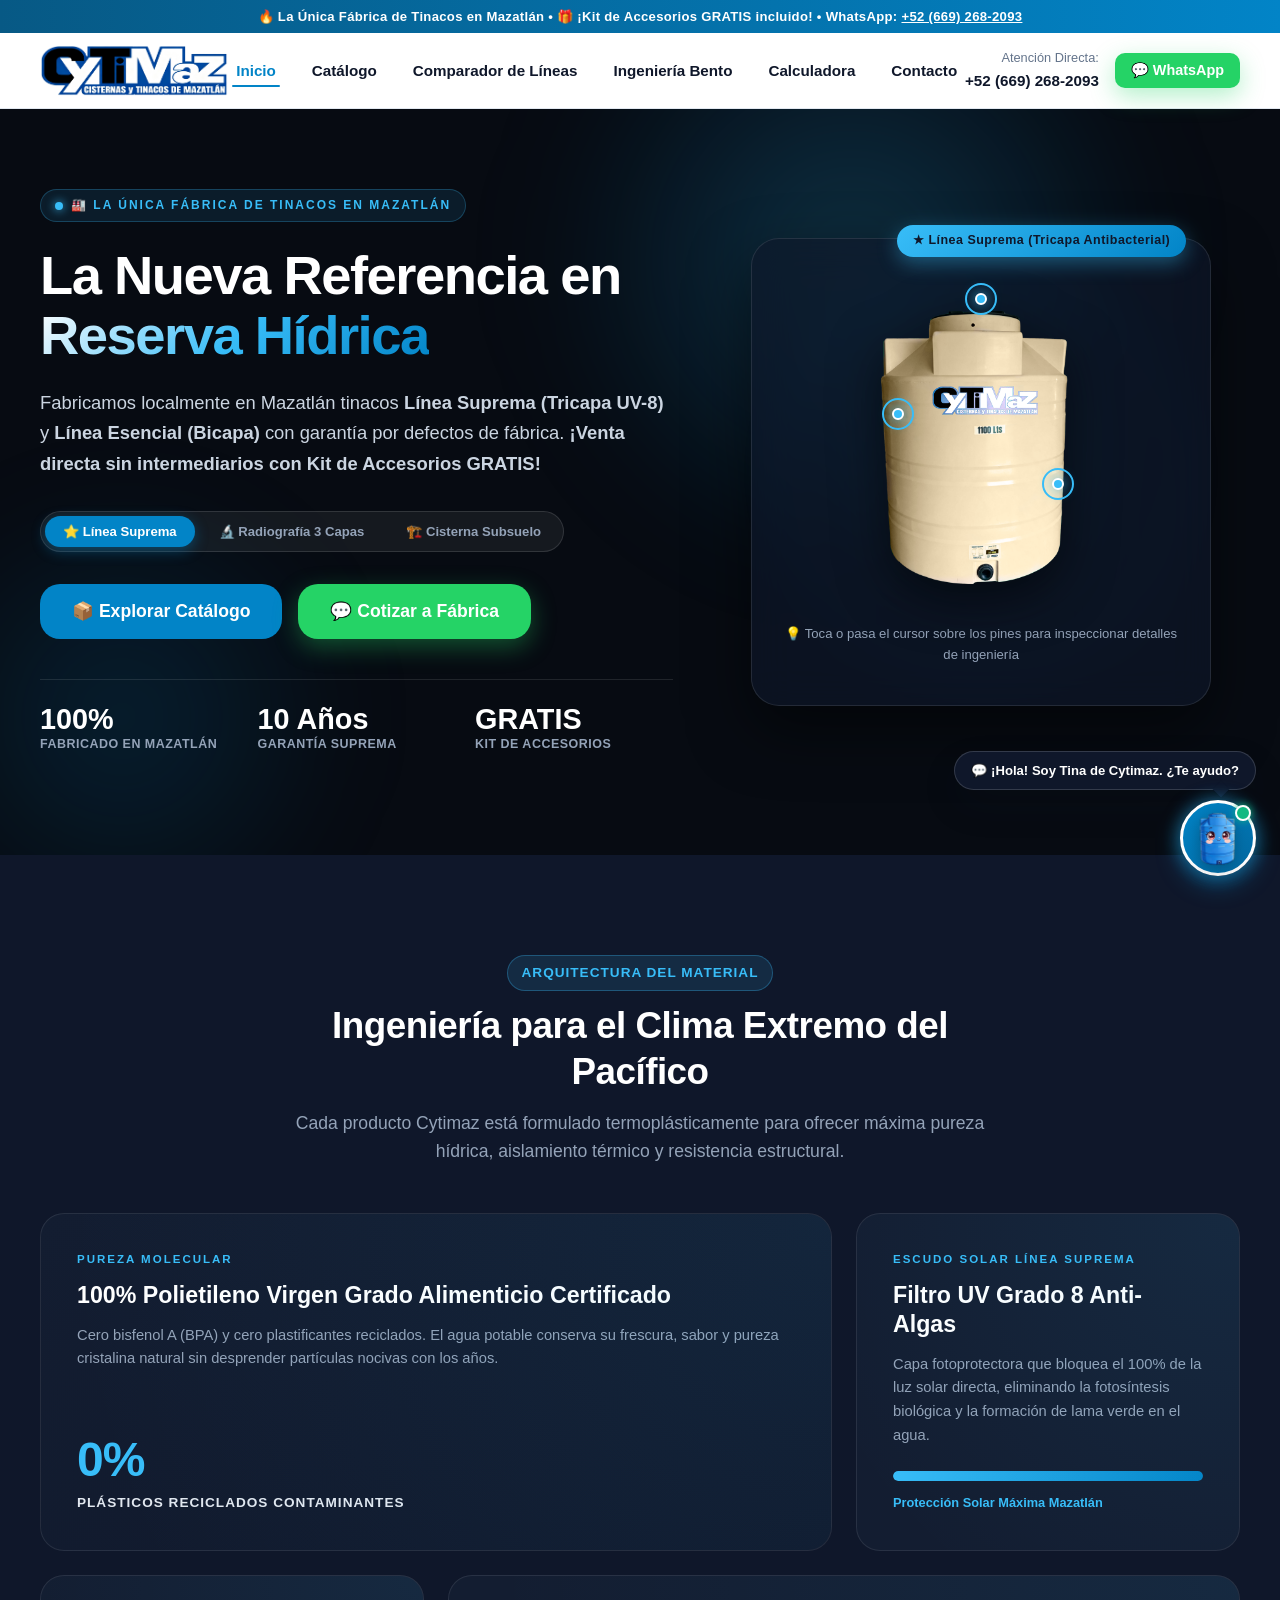
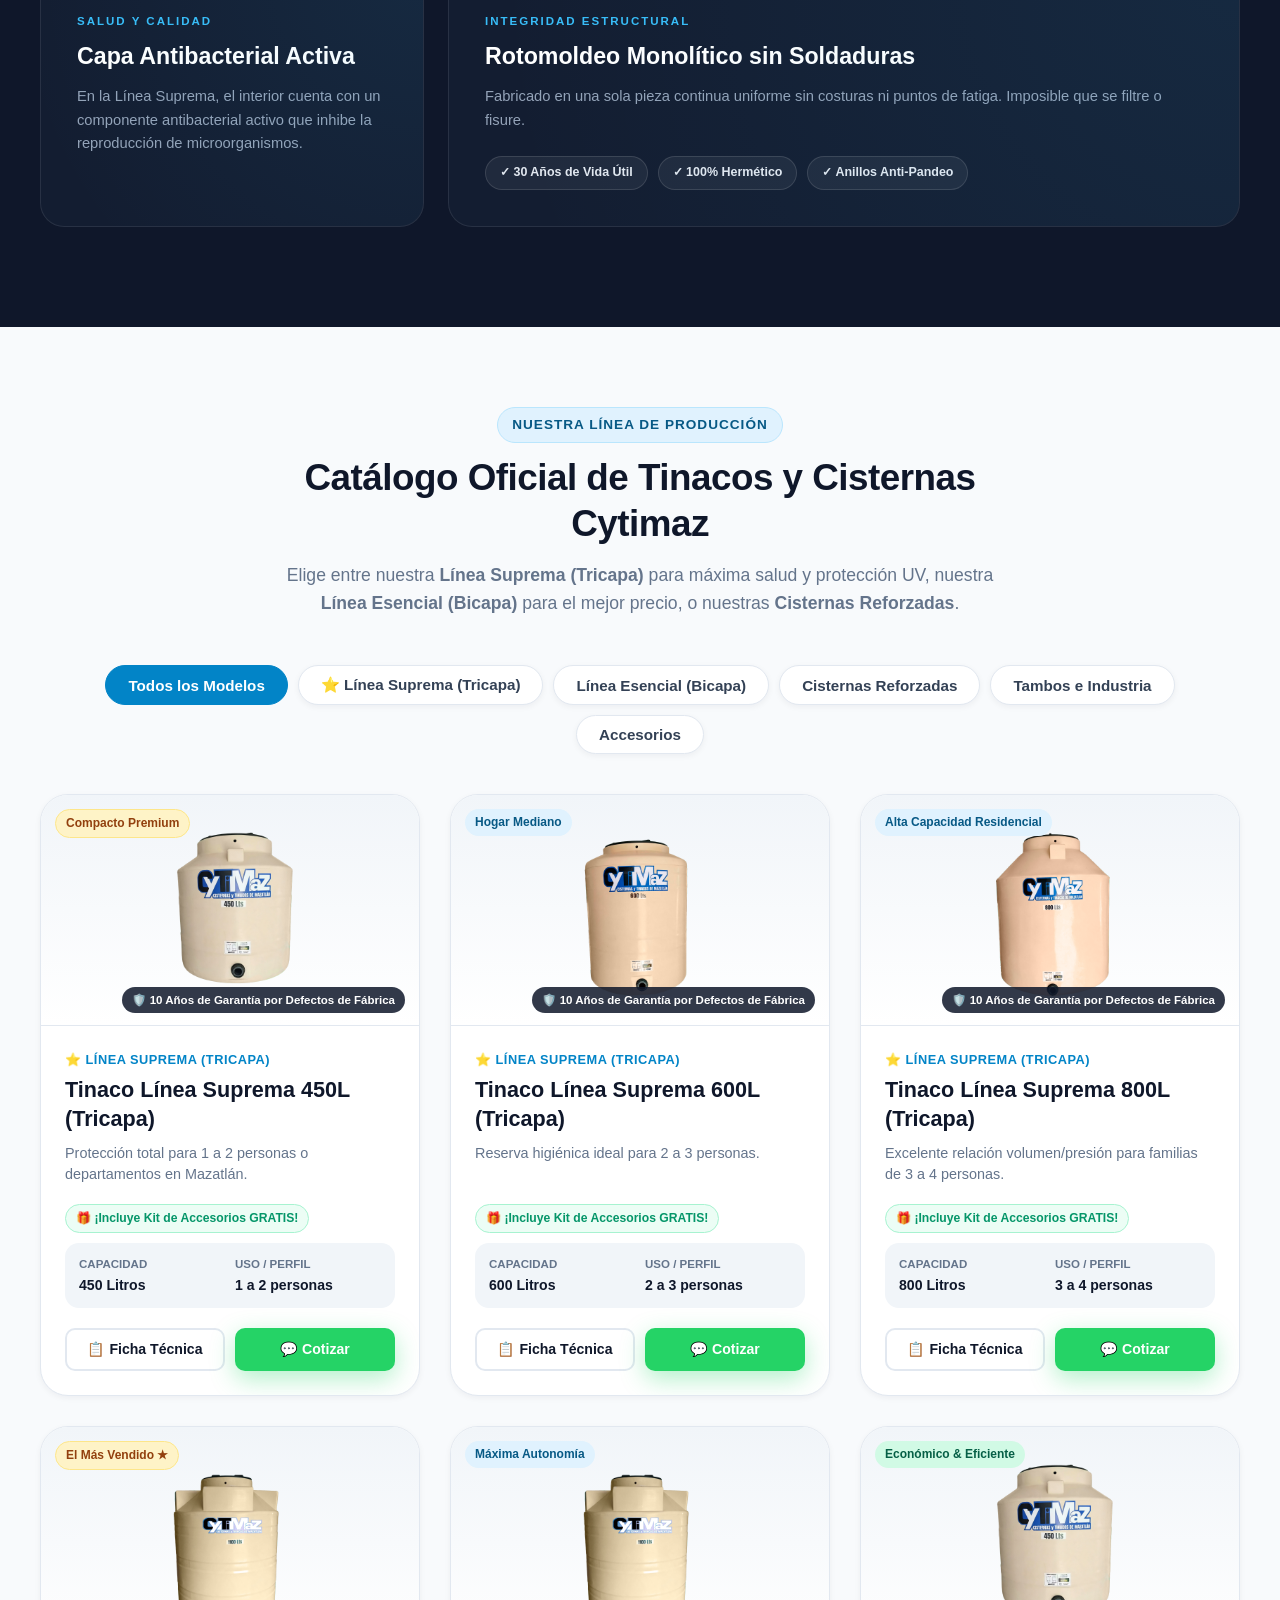
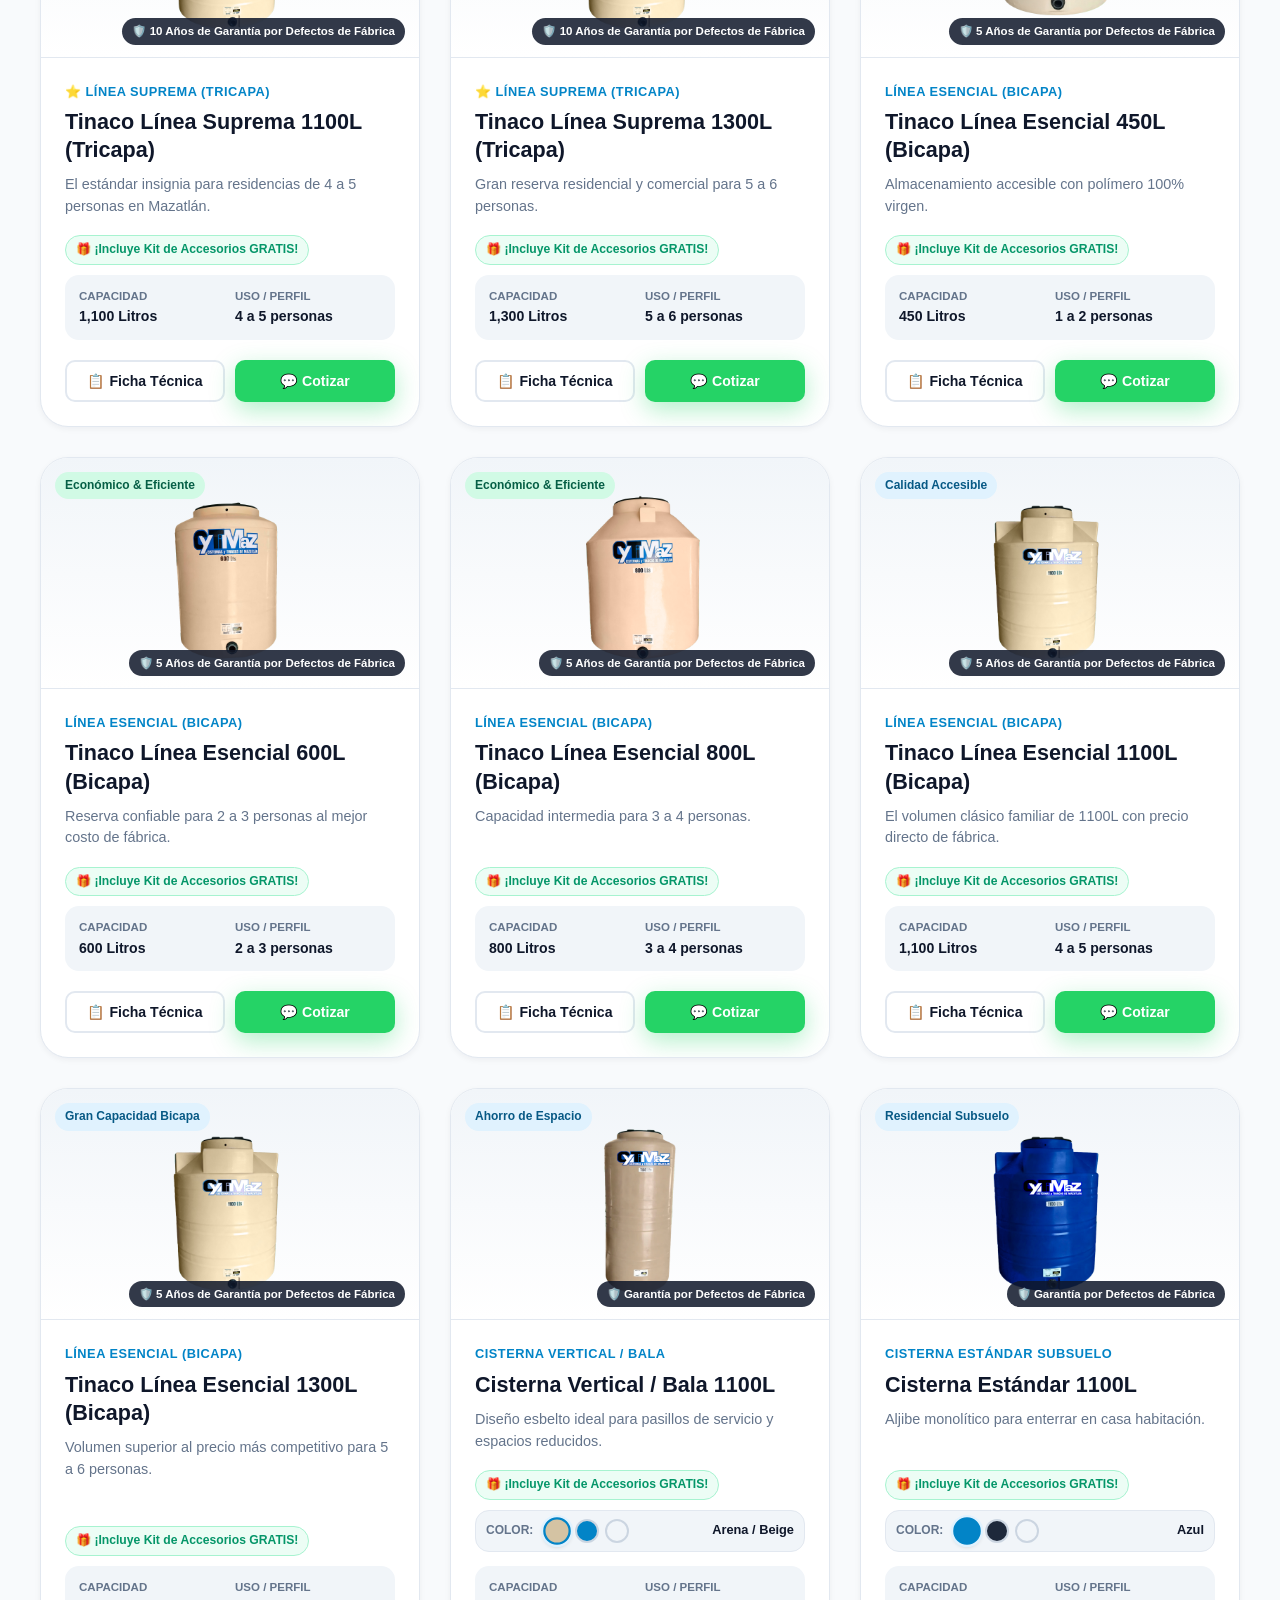
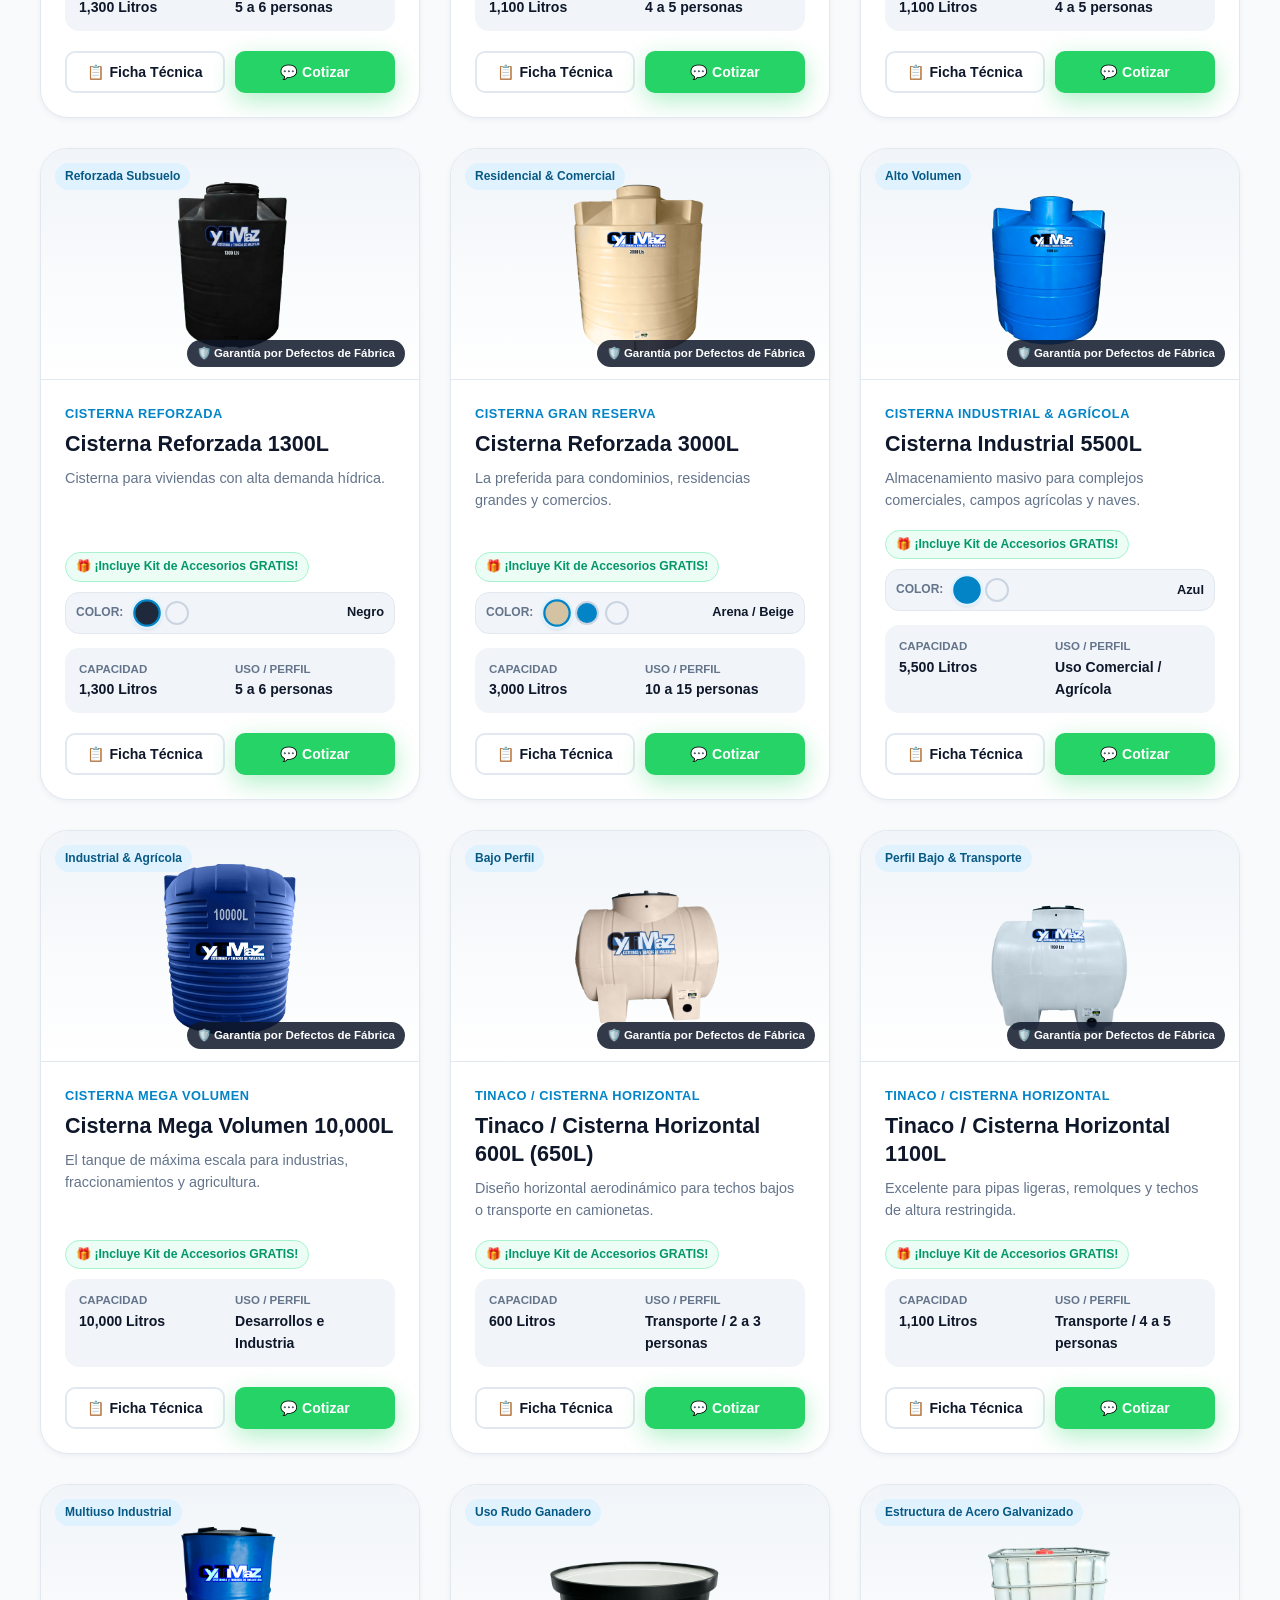
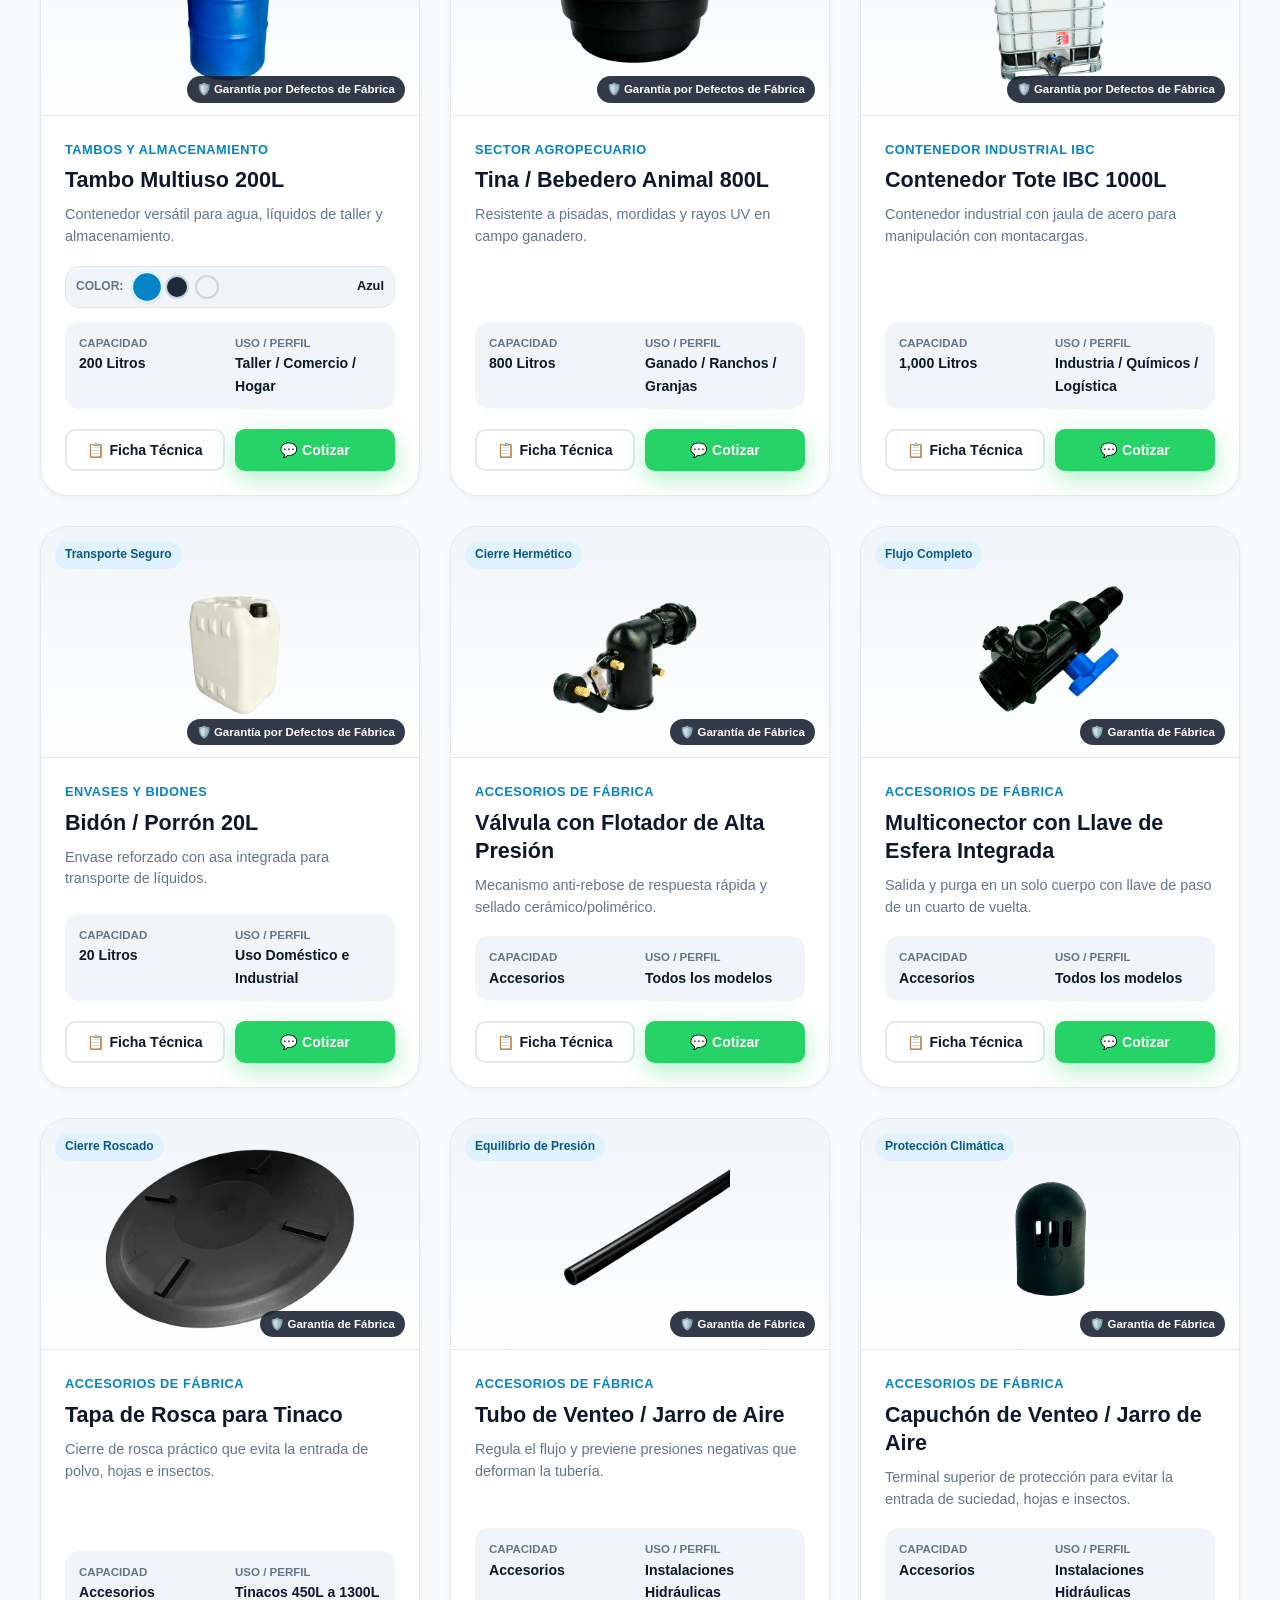
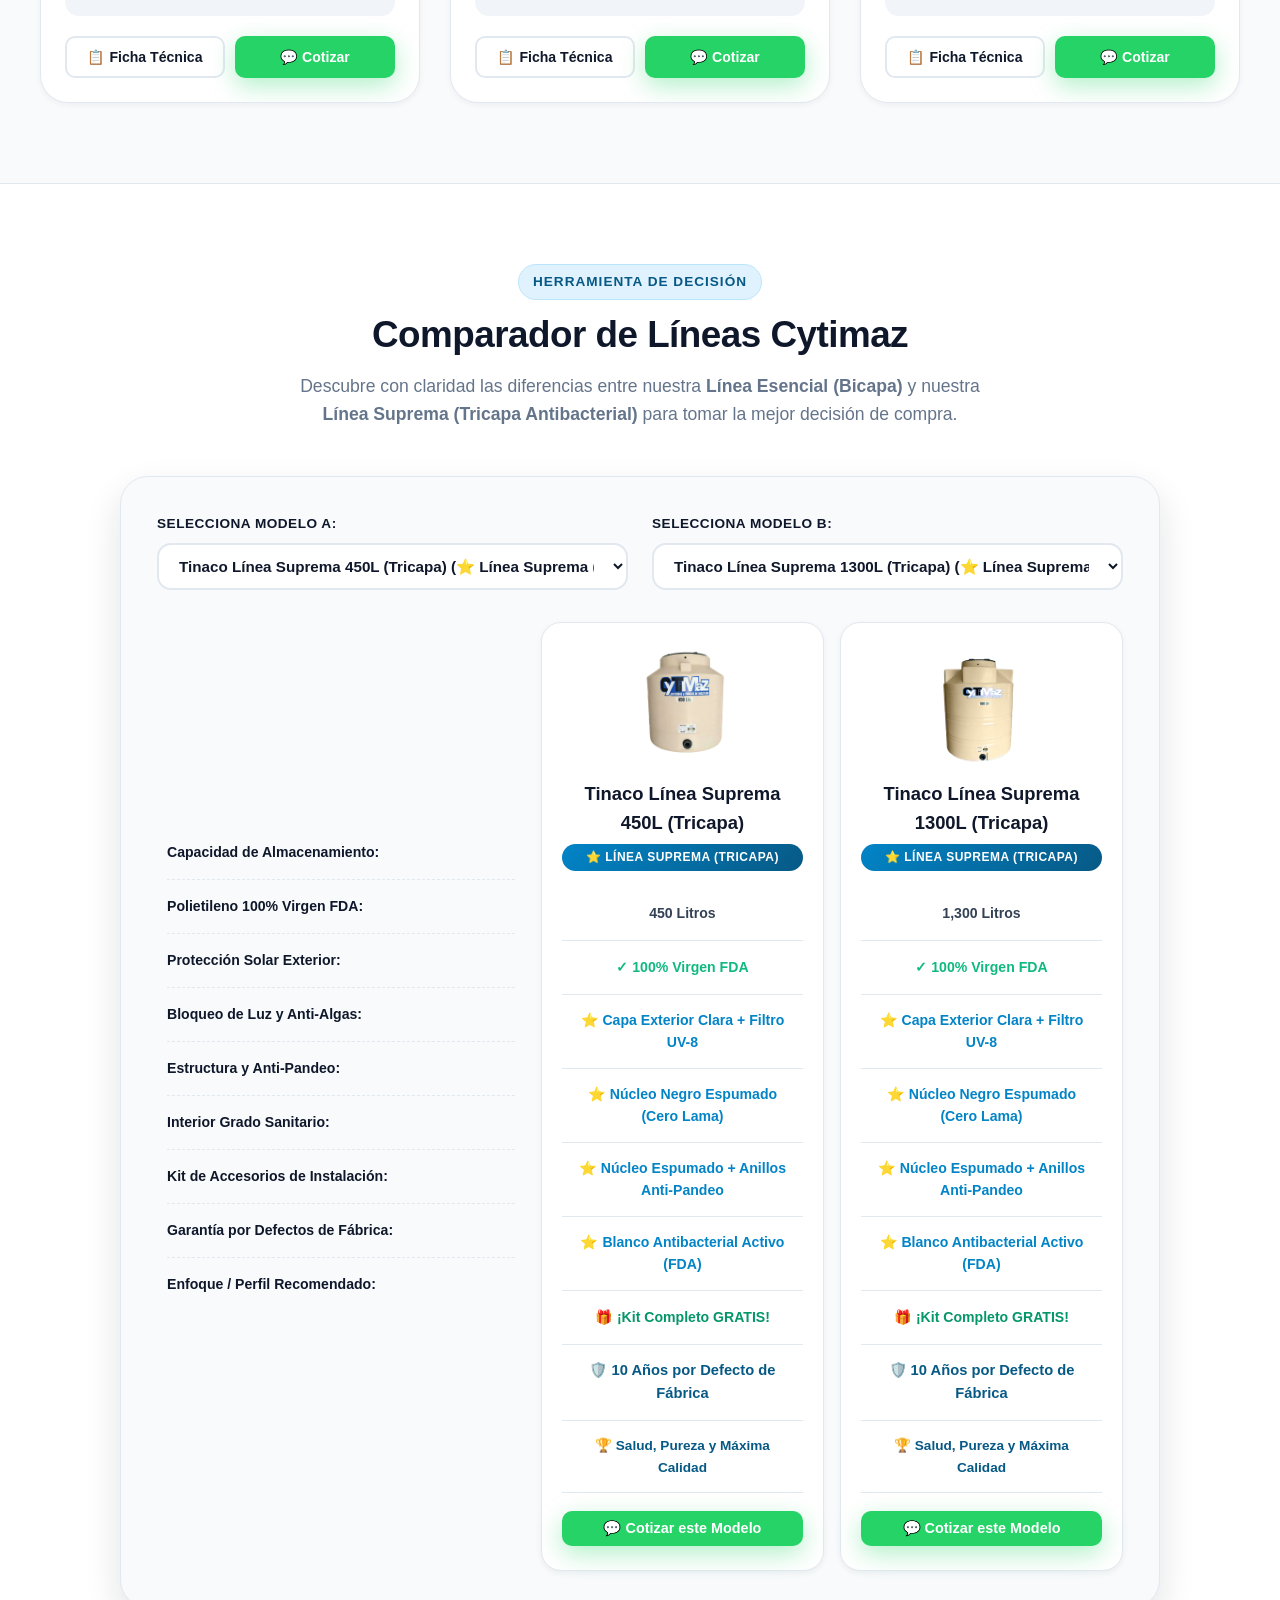
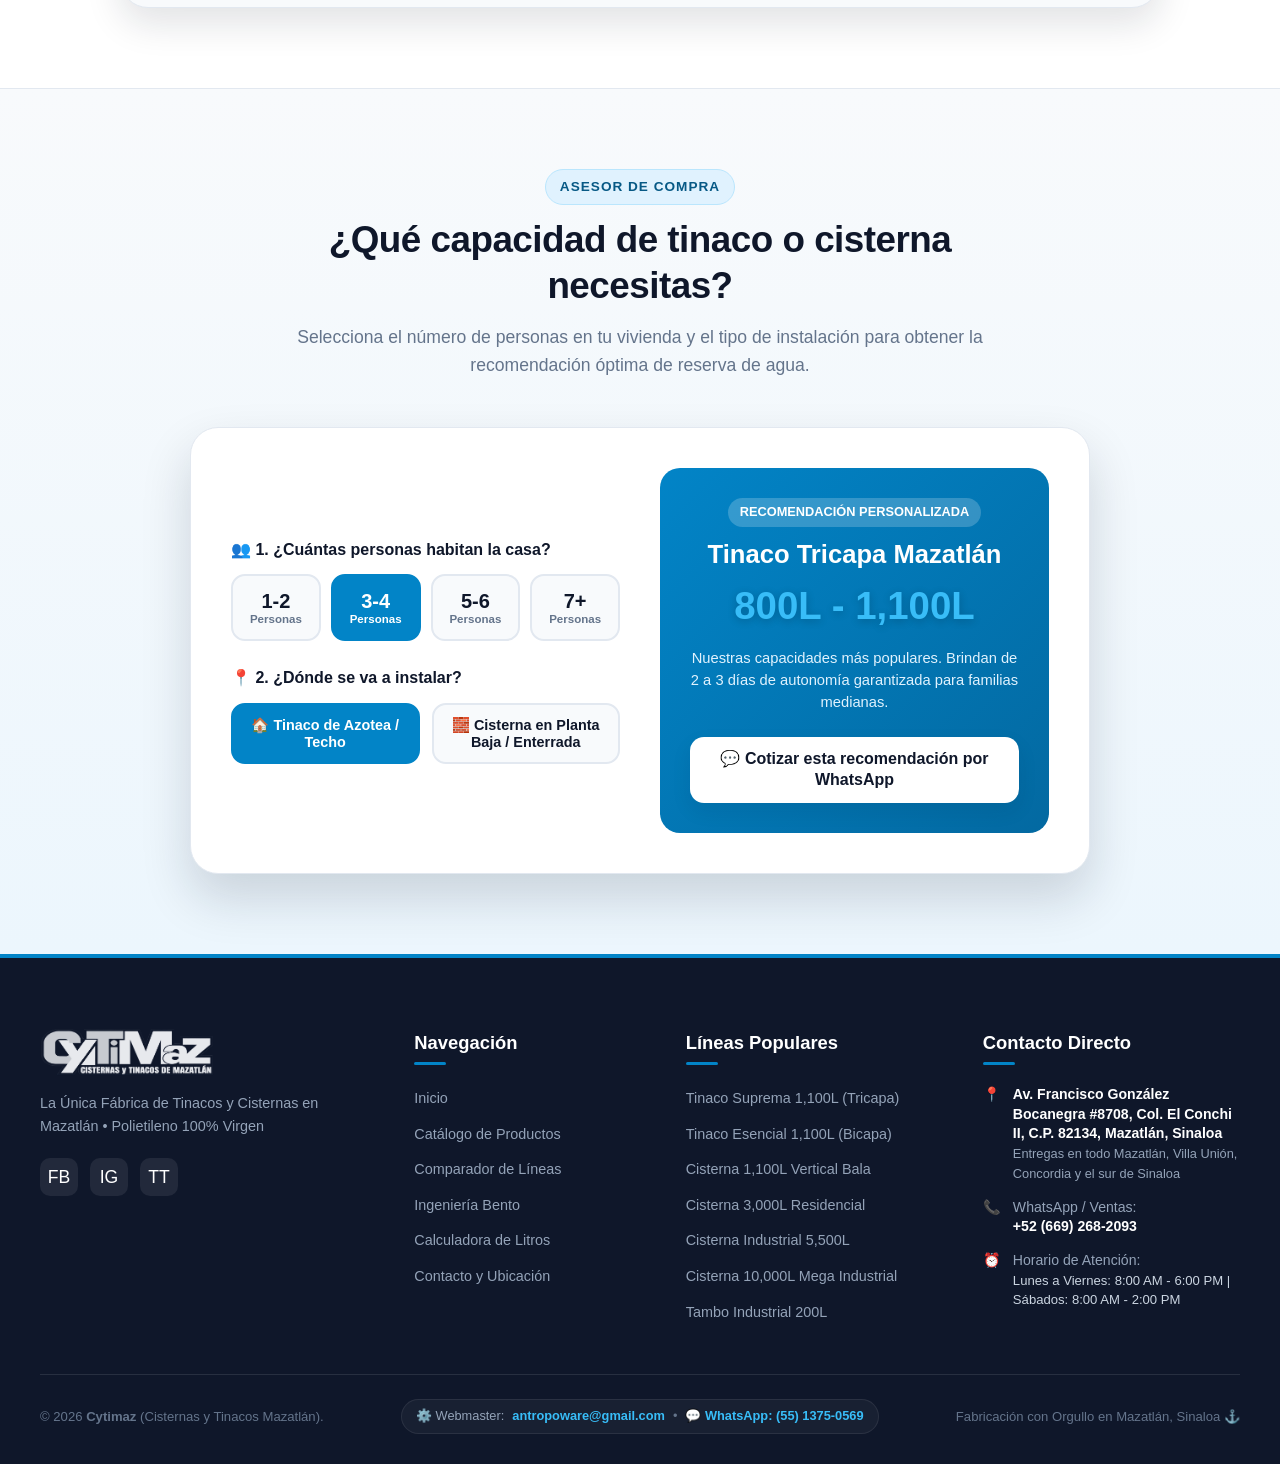
==== commit 0c4a2d2e: "fix: actualizar numero oficial de contacto a 669-2682093" ====
--- a/index.html
+++ b/index.html
@@ -51,7 +51,7 @@
         "name": "Cytimaz - Cisternas y Tinacos Mazatlán",
         "image": "https://humania-nexo.github.io/cytimaz/assets/logo/logo-cytimaz.png",
         "url": "https://humania-nexo.github.io/cytimaz/",
-        "telephone": "+526692516688",
+        "telephone": "+526692682093",
         "priceRange": "$$",
         "address": {
           "@type": "PostalAddress",
@@ -71,7 +71,7 @@
 
   <!-- Barra de Aviso Superior -->
   <div style="background: linear-gradient(90deg, #075985 0%, #0284C7 100%); color: #FFFFFF; font-size: 0.82rem; font-weight: 700; text-align: center; padding: 6px 12px; letter-spacing: 0.3px;">
-    🔥 La Única Fábrica de Tinacos en Mazatlán • 🎁 ¡Kit de Accesorios GRATIS incluido! • WhatsApp: <a href="https://wa.me/526692516688" target="_blank" rel="noopener" style="color: #FFFFFF; text-decoration: underline;">+52 (669) 251-6688</a>
+    🔥 La Única Fábrica de Tinacos en Mazatlán • 🎁 ¡Kit de Accesorios GRATIS incluido! • WhatsApp: <a href="https://wa.me/526692682093" target="_blank" rel="noopener" style="color: #FFFFFF; text-decoration: underline;">+52 (669) 268-2093</a>
   </div>
 
   <!-- =======================================================
@@ -97,9 +97,9 @@
       <div class="header-actions">
         <div class="header-phone">
           <span>Atención Directa:</span>
-          <strong class="company-phone-display">+52 (669) 251-6688</strong>
-        </div>
-        <a href="https://wa.me/526692516688?text=%C2%A1Hola%20Cytimaz!%20Me%20gustar%C3%ADa%20solicitar%20una%20cotizaci%C3%B3n." target="_blank" rel="noopener" class="btn btn-whatsapp btn-sm company-whatsapp-link">
+          <strong class="company-phone-display">+52 (669) 268-2093</strong>
+        </div>
+        <a href="https://wa.me/526692682093?text=%C2%A1Hola%20Cytimaz!%20Me%20gustar%C3%ADa%20solicitar%20una%20cotizaci%C3%B3n." target="_blank" rel="noopener" class="btn btn-whatsapp btn-sm company-whatsapp-link">
           💬 WhatsApp
         </a>
         <button class="mobile-toggle" aria-label="Abrir menú de navegación">
@@ -144,7 +144,7 @@
             <a href="#catalogo" class="btn btn-primary btn-lg">
               📦 Explorar Catálogo
             </a>
-            <a href="https://wa.me/526692516688?text=%C2%A1Hola%20Cytimaz!%20Me%20gustar%C3%ADa%20cotizar%20tinacos%20y%20cisternas%20directo%20de%20f%C3%A1brica." target="_blank" rel="noopener" class="btn btn-whatsapp btn-lg company-whatsapp-link">
+            <a href="https://wa.me/526692682093?text=%C2%A1Hola%20Cytimaz!%20Me%20gustar%C3%ADa%20cotizar%20tinacos%20y%20cisternas%20directo%20de%20f%C3%A1brica." target="_blank" rel="noopener" class="btn btn-whatsapp btn-lg company-whatsapp-link">
               💬 Cotizar a Fábrica
             </a>
           </div>
@@ -421,7 +421,7 @@
               <p class="calc-result-desc" id="calc-rec-desc">
                 Nuestra capacidad más vendida en Línea Suprema. Brinda de 2 a 3 días de autonomía garantizada para familias medianas con triple capa antibacterial.
               </p>
-              <a href="https://wa.me/526692516688?text=%C2%A1Hola%20Cytimaz!%20Me%20interesa%20el%20Tinaco%20L%C3%ADnea%20Suprema%20de%201100L." id="calc-rec-wa-btn" target="_blank" rel="noopener" class="btn btn-whatsapp">
+              <a href="https://wa.me/526692682093?text=%C2%A1Hola%20Cytimaz!%20Me%20interesa%20el%20Tinaco%20L%C3%ADnea%20Suprema%20de%201100L." id="calc-rec-wa-btn" target="_blank" rel="noopener" class="btn btn-whatsapp">
                 💬 Cotizar esta recomendación por WhatsApp
               </a>
             </div>
@@ -489,7 +489,7 @@
             <span>📞</span>
             <div>
               <span>WhatsApp / Ventas:</span><br>
-              <strong class="company-phone-display">+52 (669) 251-6688</strong>
+              <strong class="company-phone-display">+52 (669) 268-2093</strong>
             </div>
           </div>
           <div class="footer-contact-item">
@@ -560,7 +560,7 @@
       <div class="chat-quick-options" id="chat-quick-options"></div>
 
       <div class="chat-footer-cta" id="chat-footer-cta">
-        <a href="https://wa.me/526692516688?text=%C2%A1Hola%20Cytimaz!%20Me%20gustar%C3%ADa%20que%20un%20asesor%20me%20atienda." target="_blank" rel="noopener" class="btn btn-whatsapp company-whatsapp-link">
+        <a href="https://wa.me/526692682093?text=%C2%A1Hola%20Cytimaz!%20Me%20gustar%C3%ADa%20que%20un%20asesor%20me%20atienda." target="_blank" rel="noopener" class="btn btn-whatsapp company-whatsapp-link">
           💬 Abrir WhatsApp con un Asesor
         </a>
       </div>
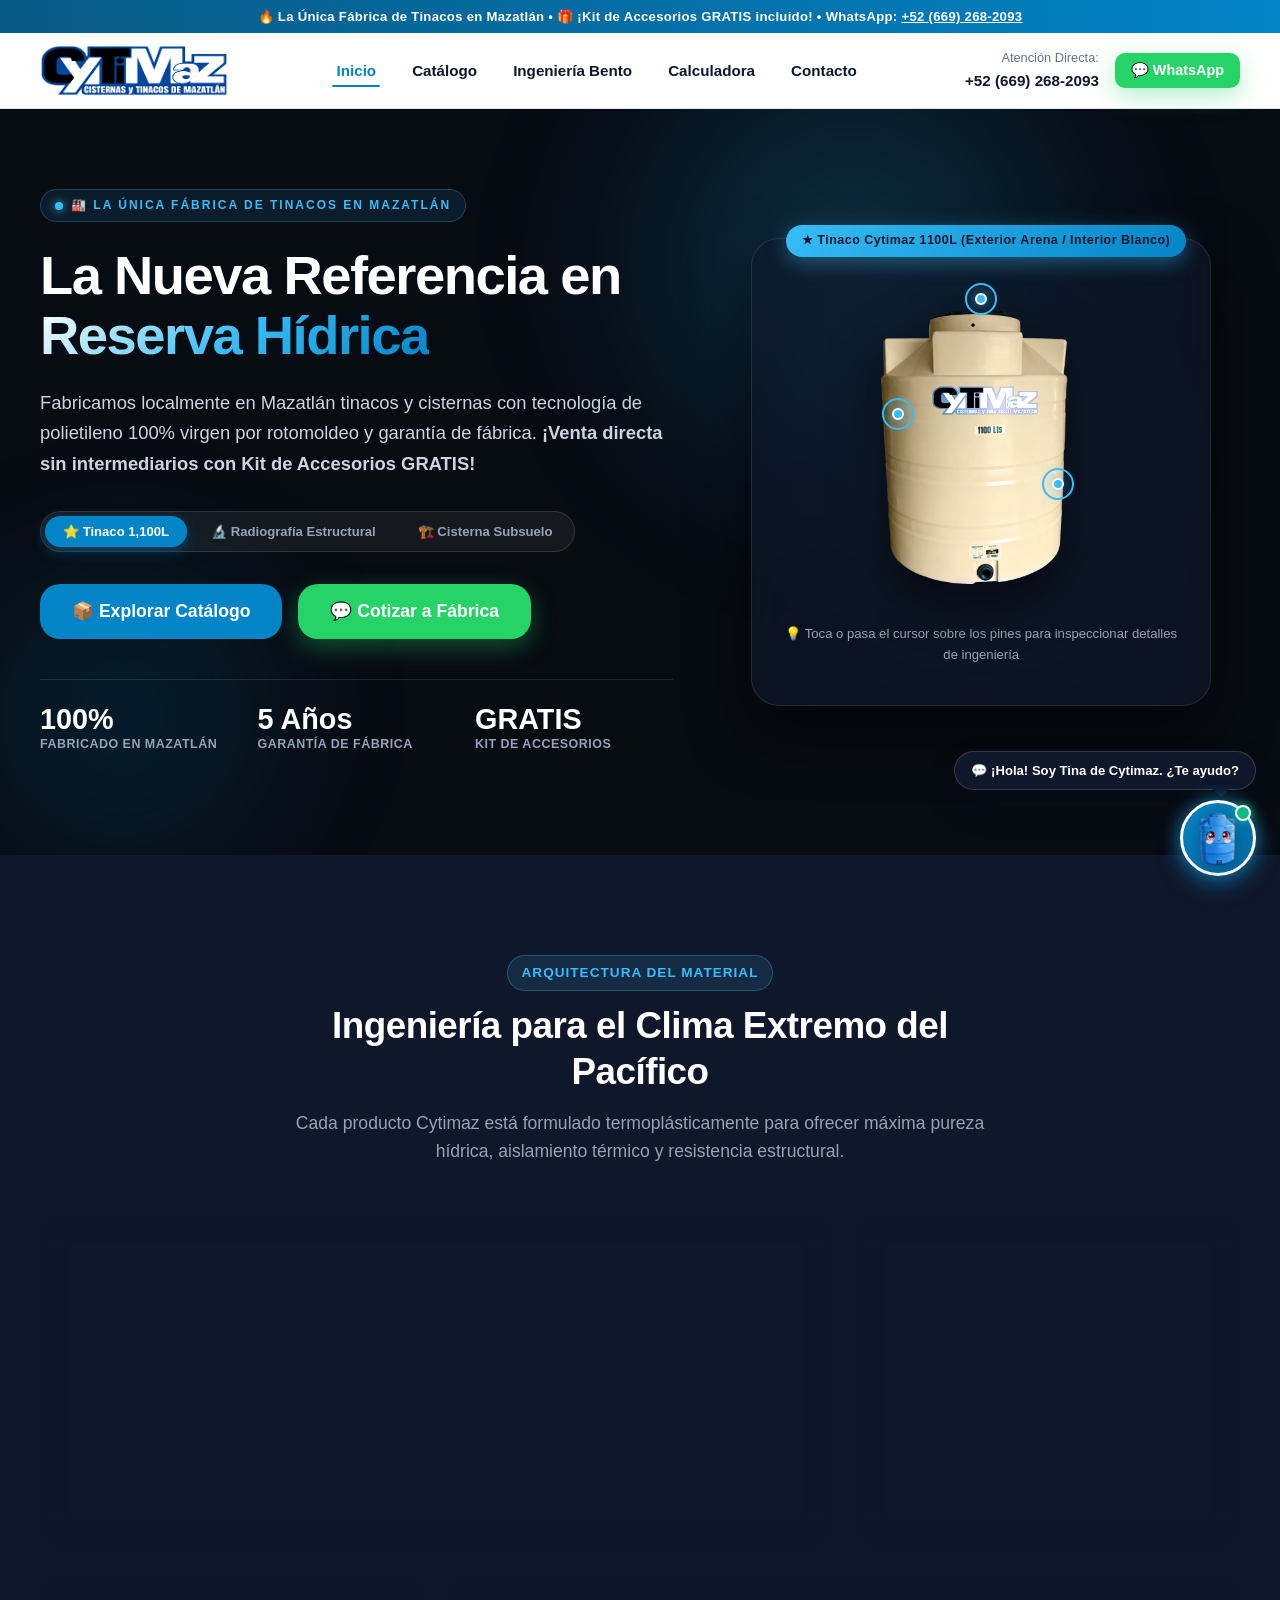
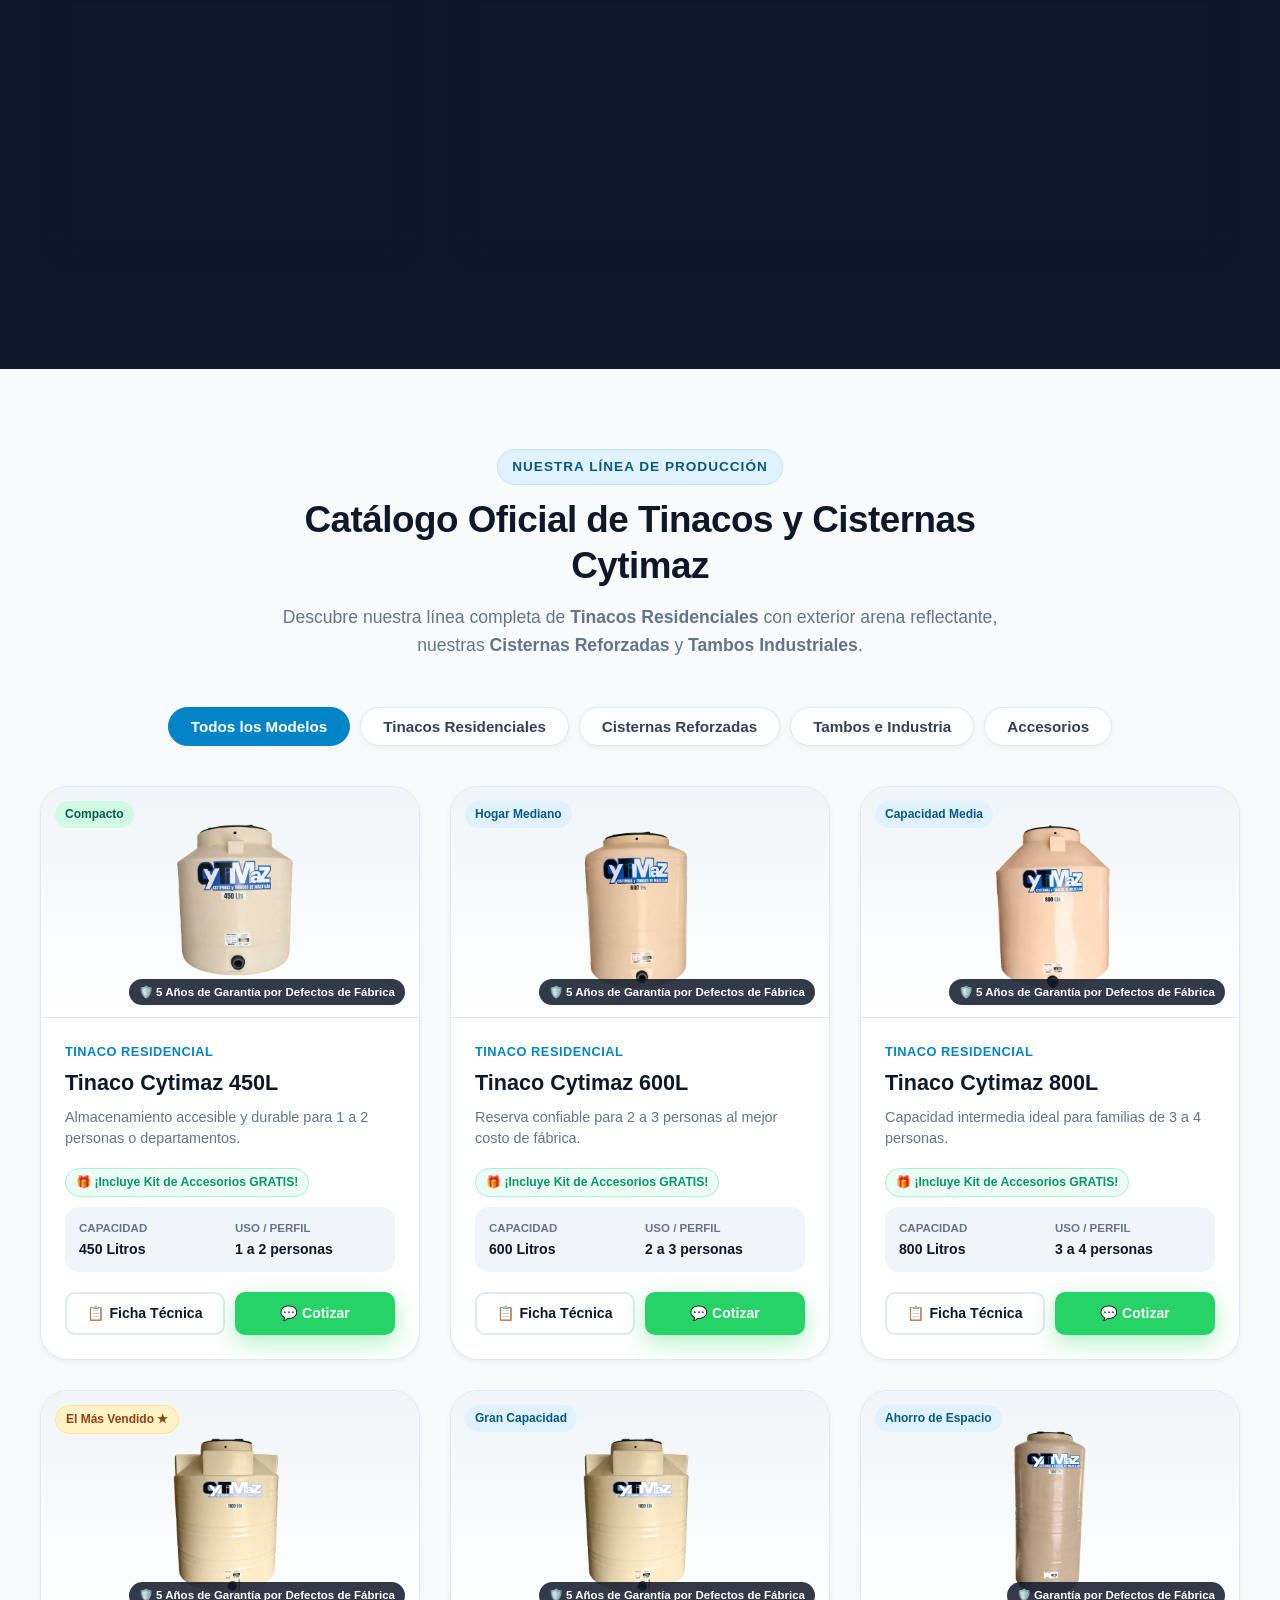
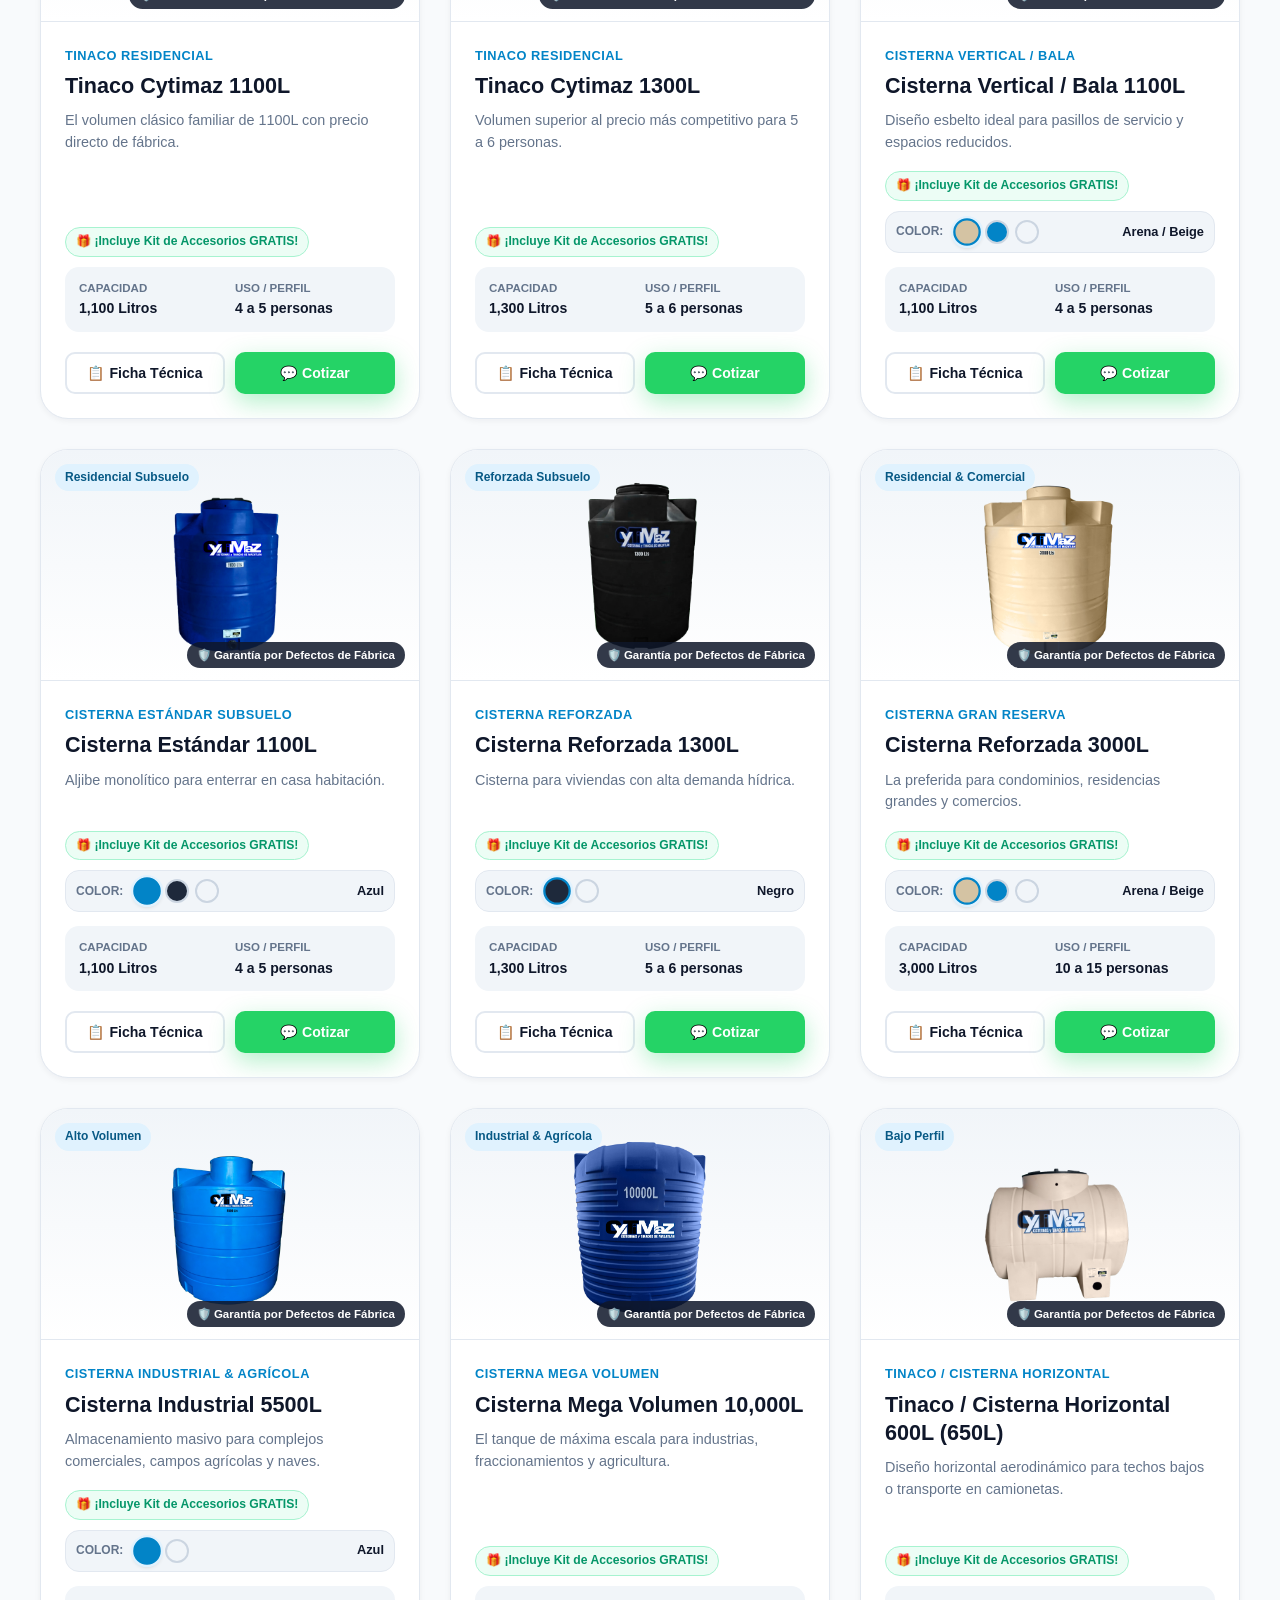
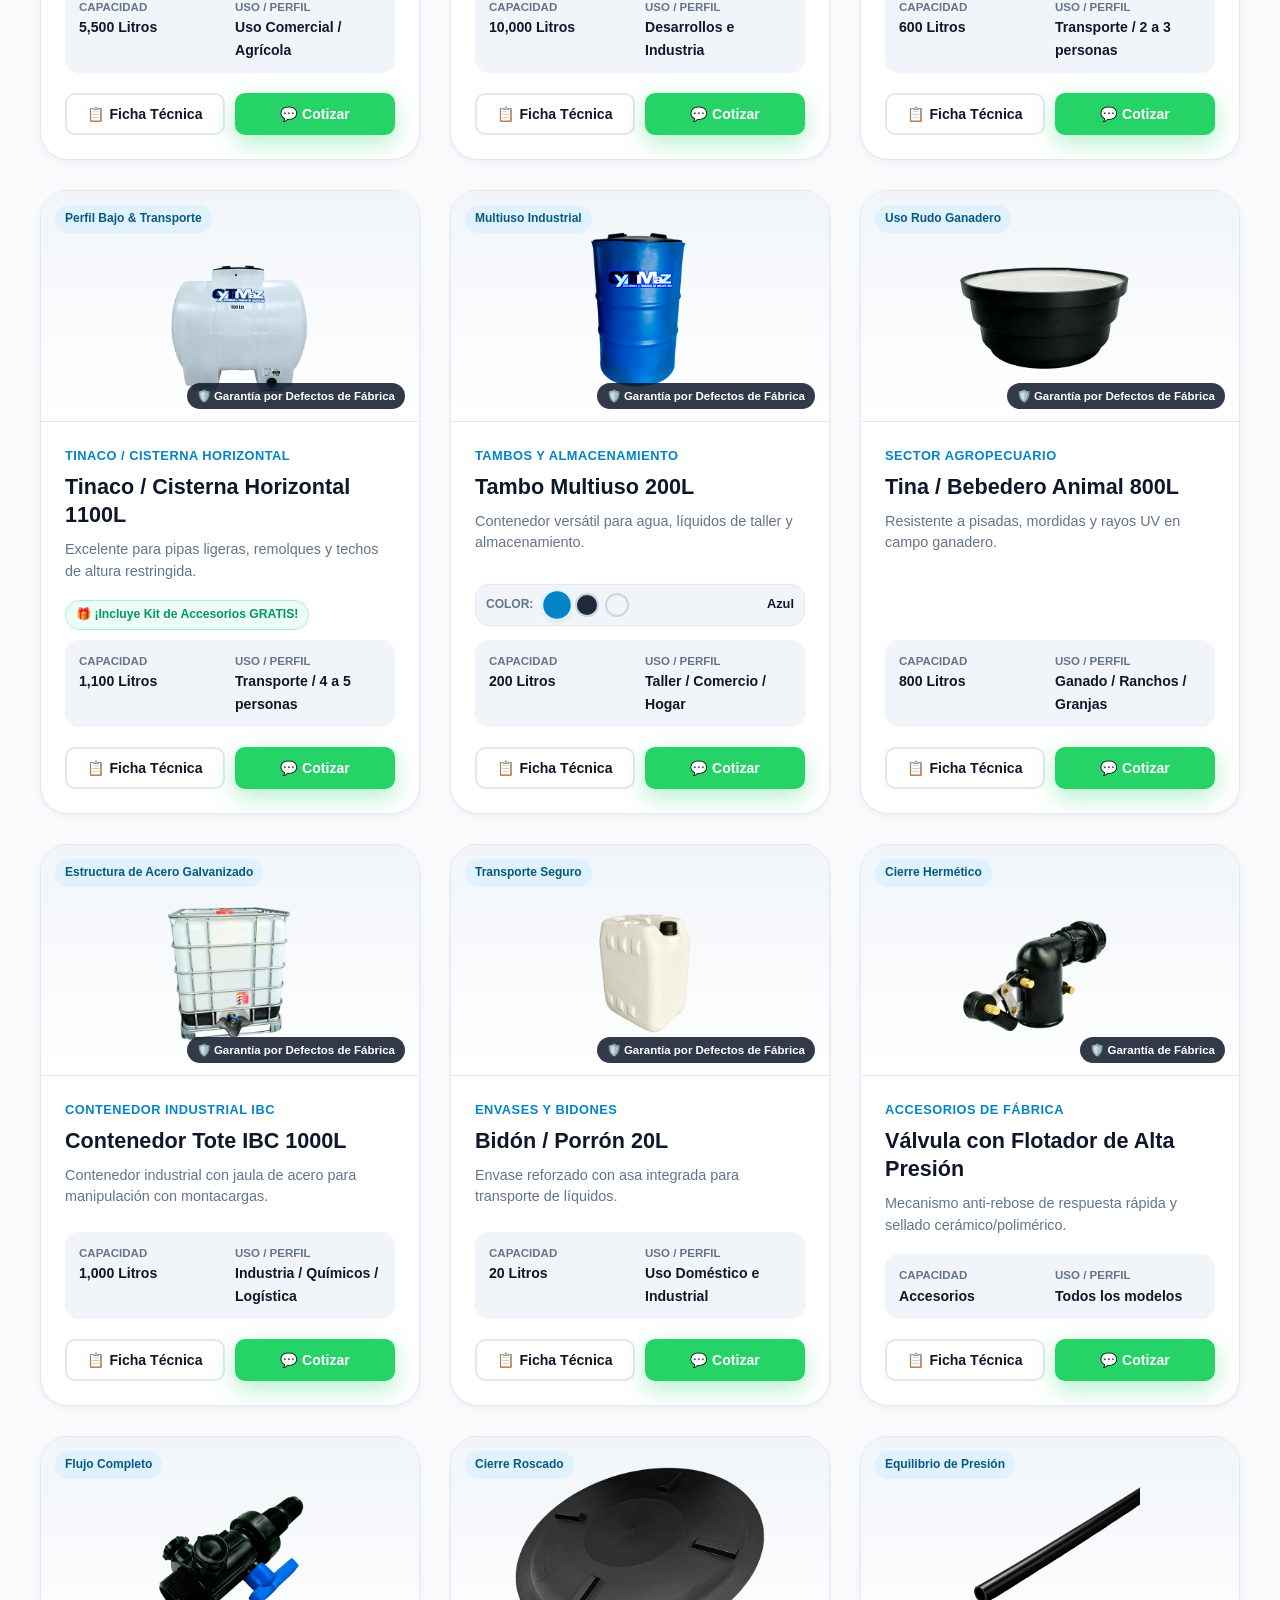
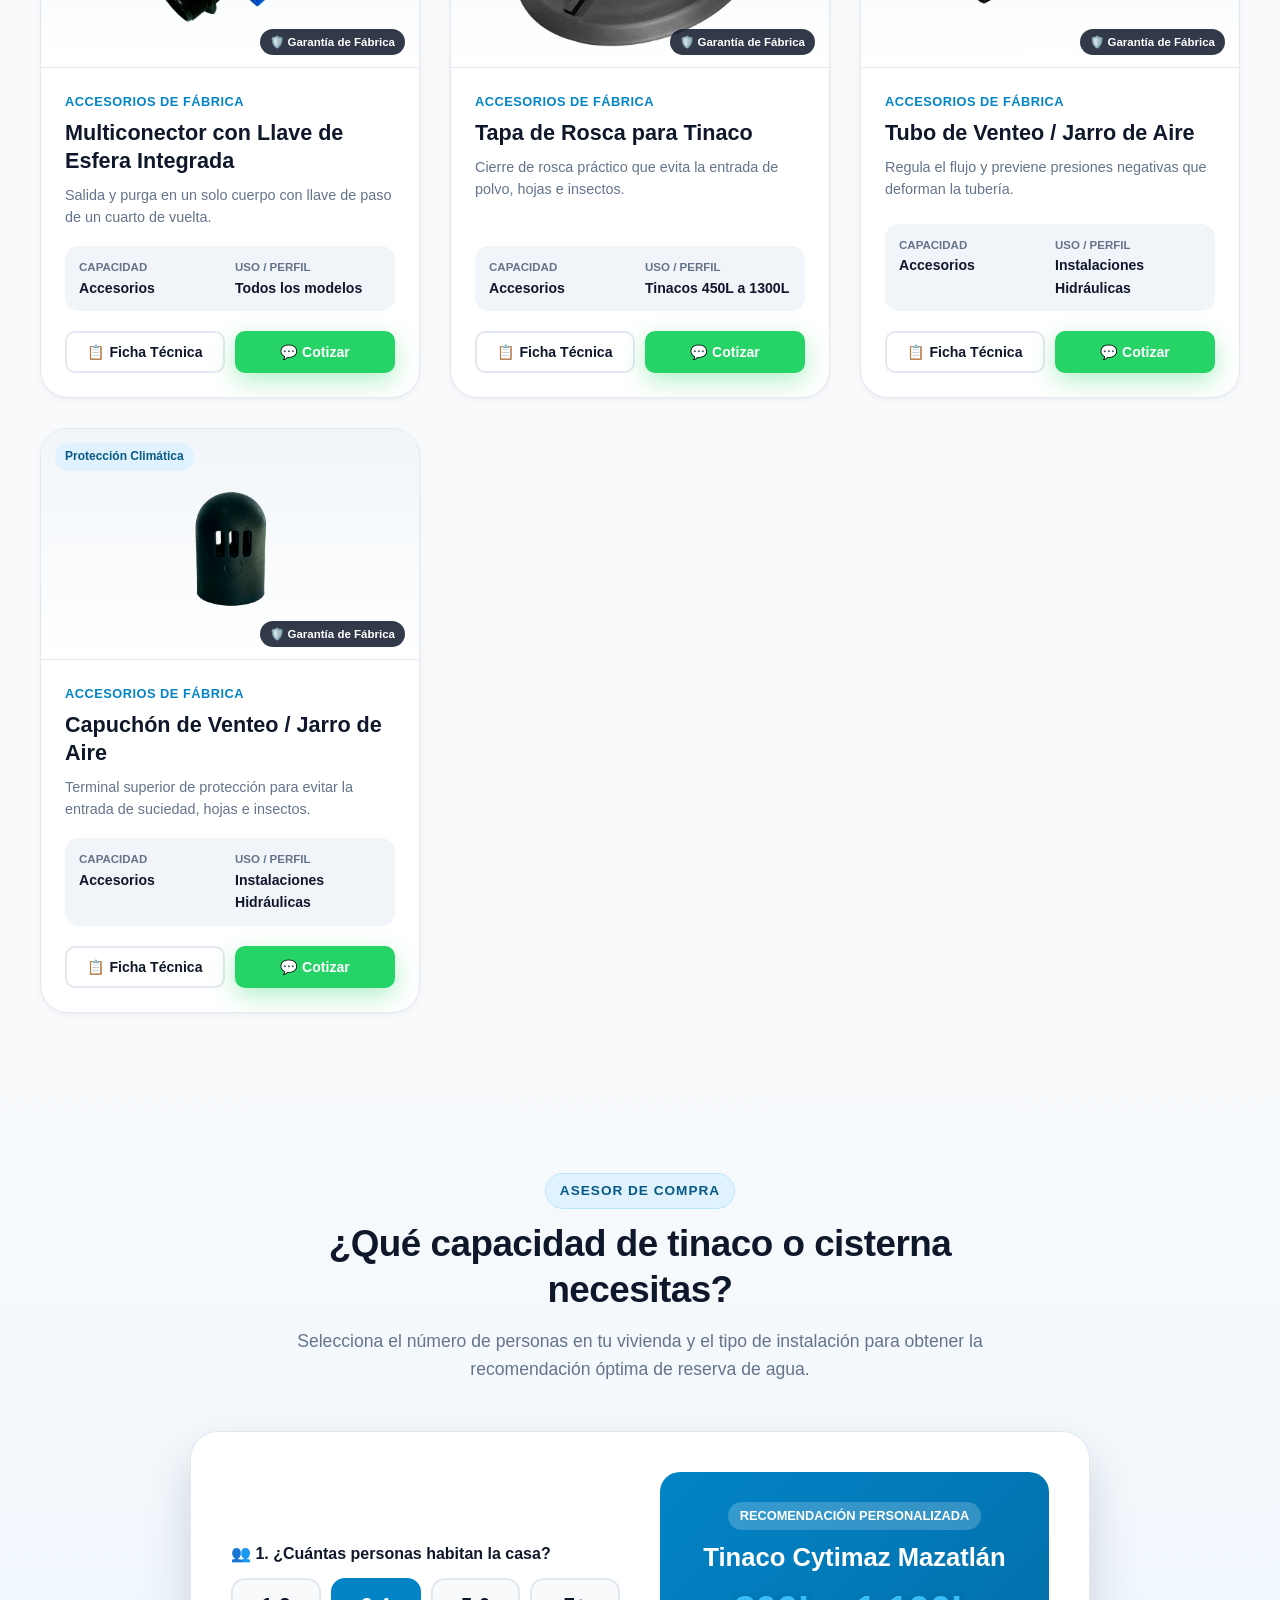
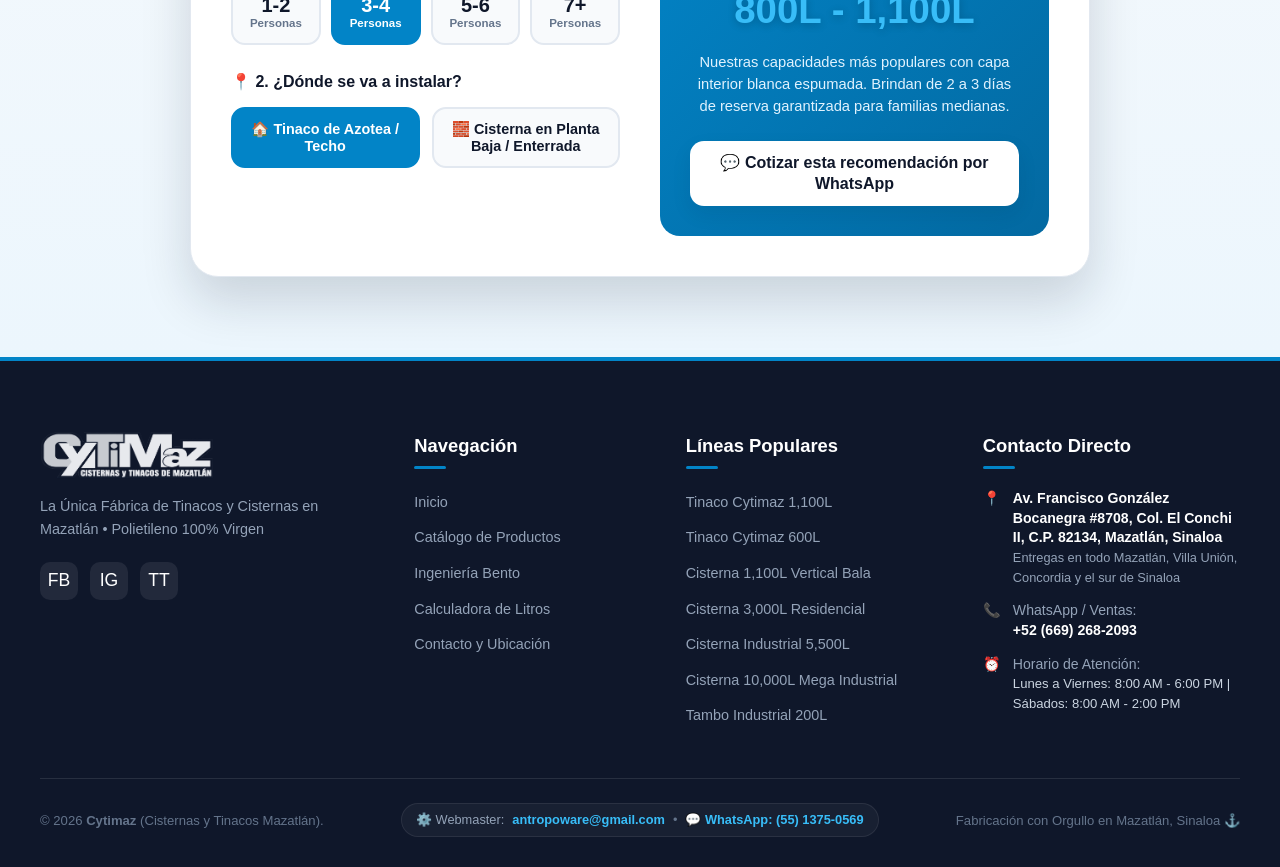
==== commit c481665a: "refactor: retirar linea Tricapa y comparador, unificar catalogo en Tinacos Cytimaz Bicapa" ====
--- a/index.html
+++ b/index.html
@@ -4,8 +4,8 @@
   <meta charset="UTF-8">
   <meta name="viewport" content="width=device-width, initial-scale=1.0">
   <title>Cytimaz | Cisternas y Tinacos Mazatlán - Fábrica de Rotomoldeo</title>
-  <meta name="description" content="Línea Suprema (Tricapa Antibacterial UV-8) y Línea Esencial (Bicapa Virgen). Fabricación directa de tinacos y cisternas por rotomoldeo en Mazatlán, Sinaloa.">
-  <meta name="keywords" content="tinacos Mazatlan, cisternas Mazatlan, Cytimaz, linea suprema tricapa, linea esencial bicapa, rotomoldeo Sinaloa, tinaco 1100 litros, aljibes">
+  <meta name="description" content="Tinacos y Cisternas Cytimaz fabricados por rotomoldeo con polietileno 100% virgen en Mazatlán, Sinaloa. Venta directa de fábrica con Kit de Accesorios GRATIS.">
+  <meta name="keywords" content="tinacos Mazatlan, cisternas Mazatlan, Cytimaz, rotomoldeo Sinaloa, tinaco 1100 litros, aljibes Mazatlan, tanques de agua">
   <meta name="author" content="Cytimaz">
   <link rel="canonical" href="https://humania-nexo.github.io/cytimaz/">
 
@@ -14,8 +14,8 @@
        ======================================================= -->
   <meta property="og:type" content="website">
   <meta property="og:site_name" content="Cytimaz - Cisternas y Tinacos Mazatlán">
-  <meta property="og:title" content="Cytimaz | Tinacos Línea Suprema y Esencial en Mazatlán">
-  <meta property="og:description" content="Línea Suprema (Tricapa Antibacterial UV-8) y Línea Esencial (Bicapa Virgen). Creados para el calor de Mazatlán con 30 años de garantía directa de fábrica.">
+  <meta property="og:title" content="Cytimaz | La Única Fábrica de Tinacos y Cisternas en Mazatlán">
+  <meta property="og:description" content="Tinacos y Cisternas fabricados por rotomoldeo con polietileno 100% virgen. Creados para el calor de Mazatlán con garantía directa de fábrica.">
   <meta property="og:image" content="https://humania-nexo.github.io/cytimaz/assets/logo/logo-cytimaz.png">
   <meta property="og:url" content="https://humania-nexo.github.io/cytimaz/">
 
@@ -32,7 +32,6 @@
   <link rel="stylesheet" href="css/components/hero.css">
   <link rel="stylesheet" href="css/components/hotspots.css">
   <link rel="stylesheet" href="css/components/catalog.css">
-  <link rel="stylesheet" href="css/components/comparator.css">
   <link rel="stylesheet" href="css/components/tech-rotomoldeo.css">
   <link rel="stylesheet" href="css/components/calculator.css">
   <link rel="stylesheet" href="css/components/product-modal.css">
@@ -87,7 +86,6 @@
         <ul class="nav-menu">
           <li><a href="#inicio" class="nav-link active">Inicio</a></li>
           <li><a href="#catalogo" class="nav-link">Catálogo</a></li>
-          <li><a href="#comparador" class="nav-link">Comparador de Líneas</a></li>
           <li><a href="#ingenieria" class="nav-link">Ingeniería Bento</a></li>
           <li><a href="#calculadora" class="nav-link">Calculadora</a></li>
           <li><a href="#contacto" class="nav-link">Contacto</a></li>
@@ -131,12 +129,12 @@
           </h1>
           
           <p class="hero-description">
-            Fabricamos localmente en Mazatlán tinacos <strong>Línea Suprema (Tricapa UV-8)</strong> y <strong>Línea Esencial (Bicapa)</strong> con garantía por defectos de fábrica. <strong>¡Venta directa sin intermediarios con Kit de Accesorios GRATIS!</strong>
+            Fabricamos localmente en Mazatlán tinacos y cisternas con tecnología de polietileno 100% virgen por rotomoldeo y garantía de fábrica. <strong>¡Venta directa sin intermediarios con Kit de Accesorios GRATIS!</strong>
           </p>
 
           <div class="inspection-mode-bar">
-            <button class="mode-pill active" data-mode="showcase">⭐ Línea Suprema</button>
-            <button class="mode-pill" data-mode="xray">🔬 Radiografía 3 Capas</button>
+            <button class="mode-pill active" data-mode="showcase">⭐ Tinaco 1,100L</button>
+            <button class="mode-pill" data-mode="xray">🔬 Radiografía Estructural</button>
             <button class="mode-pill" data-mode="cisterna">🏗️ Cisterna Subsuelo</button>
           </div>
 
@@ -155,8 +153,8 @@
               <span class="hero-stat-label">Fabricado en Mazatlán</span>
             </div>
             <div class="hero-stat-item">
-              <span class="hero-stat-number">10 Años</span>
-              <span class="hero-stat-label">Garantía Suprema</span>
+              <span class="hero-stat-number">5 Años</span>
+              <span class="hero-stat-label">Garantía de Fábrica</span>
             </div>
             <div class="hero-stat-item">
               <span class="hero-stat-number">GRATIS</span>
@@ -170,10 +168,10 @@
             <div class="stage-ambient-ring"></div>
             
             <div class="hero-card-featured">
-              <span class="hero-floating-badge" id="hero-dynamic-badge">★ Línea Suprema (Tricapa Antibacterial)</span>
+              <span class="hero-floating-badge" id="hero-dynamic-badge">★ Tinaco Cytimaz 1100L (Exterior Arena / Interior Blanco)</span>
               
               <div class="hero-tank-stage-wrap">
-                <img src="assets/img/productos/T1100Estandar/1100Estandar.png" alt="Tinaco Línea Suprema Cytimaz 1100L" class="hero-card-img" id="hero-main-tank">
+                <img src="assets/img/productos/T1100Estandar/1100Estandar.png" alt="Tinaco Cytimaz 1100L" class="hero-card-img" id="hero-main-tank">
                 
                 <div id="hero-hotspots-container">
                   <!-- Pin 1: Tapa Rosca (Justo sobre la tapa superior) -->
@@ -183,11 +181,11 @@
                     <div class="hotspot-tooltip">Tapa de Rosca</div>
                   </div>
 
-                  <!-- Pin 2: Capa Exterior Reflectante UV-8 (Sobre la superficie del cuerpo) -->
+                  <!-- Pin 2: Capa Exterior Reflectante UV (Sobre la superficie del cuerpo) -->
                   <div class="hotspot-pin" style="top: 42%; left: 24%;">
                     <span class="hotspot-pulse"></span>
                     <span class="hotspot-dot"></span>
-                    <div class="hotspot-tooltip">Capa UV-8: Refleja radiación solar</div>
+                    <div class="hotspot-tooltip">Capa Arena: Refleja radiación solar</div>
                   </div>
 
                   <!-- Pin 3: Anillos Estructurales Anti-Pandeo (Sobre uno de los anillos) -->
@@ -240,10 +238,10 @@
           <div class="bento-card bento-tall">
             <div class="bento-card-glow"></div>
             <div>
-              <div class="bento-eyebrow">Escudo Solar Línea Suprema</div>
-              <h3 class="bento-card-title">Filtro UV Grado 8 Anti-Algas</h3>
+              <div class="bento-eyebrow">Escudo Solar UV</div>
+              <h3 class="bento-card-title">Capa Exterior Arena con Filtro UV</h3>
               <p class="bento-card-desc">
-                Capa fotoprotectora que bloquea el 100% de la luz solar directa, eliminando la fotosíntesis biológica y la formación de lama verde en el agua.
+                Color arena reflectante que no absorbe la radiación solar ni calienta el agua, ofreciendo máxima resistencia a la intemperie y al calor extremo de Mazatlán.
               </p>
             </div>
             <div>
@@ -251,7 +249,7 @@
                 <div class="uv-shield-meter-bar"></div>
               </div>
               <div style="font-size: 0.8rem; font-weight: 700; color: var(--color-electric-cyan);">
-                Protección Solar Máxima Mazatlán
+                Protección Solar Reforzada Mazatlán
               </div>
             </div>
           </div>
@@ -259,10 +257,10 @@
           <div class="bento-card">
             <div class="bento-card-glow"></div>
             <div>
-              <div class="bento-eyebrow">Salud y Calidad</div>
-              <h3 class="bento-card-title">Capa Antibacterial Activa</h3>
+              <div class="bento-eyebrow">Rigidez e Inocuidad</div>
+              <h3 class="bento-card-title">Capa Interior Blanca Espumada</h3>
               <p class="bento-card-desc">
-                En la Línea Suprema, el interior cuenta con un componente antibacterial activo que inhibe la reproducción de microorganismos.
+                Núcleo espumado de alta densidad que aporta resistencia estructural contra la deformación e interior blanco grado alimenticio para fácil inspección visual del agua.
               </p>
             </div>
           </div>
@@ -295,15 +293,14 @@
           <span class="section-badge">Nuestra Línea de Producción</span>
           <h2 class="section-title">Catálogo Oficial de Tinacos y Cisternas Cytimaz</h2>
           <p class="section-subtitle">
-            Elige entre nuestra <strong>Línea Suprema (Tricapa)</strong> para máxima salud y protección UV, nuestra <strong>Línea Esencial (Bicapa)</strong> para el mejor precio, o nuestras <strong>Cisternas Reforzadas</strong>.
+            Descubre nuestra línea completa de <strong>Tinacos Residenciales</strong> con exterior arena reflectante, nuestras <strong>Cisternas Reforzadas</strong> y <strong>Tambos Industriales</strong>.
           </p>
         </div>
 
         <div class="catalog-controls">
           <div class="category-filter-bar">
             <button class="filter-btn active" data-filter="all">Todos los Modelos</button>
-            <button class="filter-btn" data-filter="tinacos-suprema">⭐ Línea Suprema (Tricapa)</button>
-            <button class="filter-btn" data-filter="tinacos-esencial">Línea Esencial (Bicapa)</button>
+            <button class="filter-btn" data-filter="tinacos">Tinacos Residenciales</button>
             <button class="filter-btn" data-filter="cisternas">Cisternas Reforzadas</button>
             <button class="filter-btn" data-filter="industria">Tambos e Industria</button>
             <button class="filter-btn" data-filter="accesorios">Accesorios</button>
@@ -317,54 +314,7 @@
     </section>
 
     <!-- =======================================================
-         5. COMPARADOR MATRIZ: LÍNEA ESENCIAL VS LÍNEA SUPREMA
-         ======================================================= -->
-    <section id="comparador" class="section-padding comparator-section">
-      <div class="container">
-        <div class="section-header">
-          <span class="section-badge">Herramienta de Decisión</span>
-          <h2 class="section-title">Comparador de Líneas Cytimaz</h2>
-          <p class="section-subtitle">
-            Descubre con claridad las diferencias entre nuestra <strong>Línea Esencial (Bicapa)</strong> y nuestra <strong>Línea Suprema (Tricapa Antibacterial)</strong> para tomar la mejor decisión de compra.
-          </p>
-        </div>
-
-        <div class="comparator-card">
-          <div class="comparator-selectors">
-            <div class="comparator-select-box">
-              <label for="comp-select-a">Selecciona Modelo A:</label>
-              <select id="comp-select-a" class="comparator-select"></select>
-            </div>
-            <div class="comparator-select-box">
-              <label for="comp-select-b">Selecciona Modelo B:</label>
-              <select id="comp-select-b" class="comparator-select"></select>
-            </div>
-          </div>
-
-          <div class="comparator-grid">
-            <!-- Columna de características fijas -->
-            <div class="comp-col comp-col-features">
-              <div style="height: 180px;"></div>
-              <div class="comp-feature-row">Capacidad de Almacenamiento:</div>
-              <div class="comp-feature-row">Polietileno 100% Virgen FDA:</div>
-              <div class="comp-feature-row">Protección Solar Exterior:</div>
-              <div class="comp-feature-row">Bloqueo de Luz y Anti-Algas:</div>
-              <div class="comp-feature-row">Estructura y Anti-Pandeo:</div>
-              <div class="comp-feature-row">Interior Grado Sanitario:</div>
-              <div class="comp-feature-row">Kit de Accesorios de Instalación:</div>
-              <div class="comp-feature-row">Garantía por Defectos de Fábrica:</div>
-              <div class="comp-feature-row">Enfoque / Perfil Recomendado:</div>
-            </div>
-
-            <div class="comp-col comp-product-card" id="comp-col-a"></div>
-            <div class="comp-col comp-product-card" id="comp-col-b"></div>
-          </div>
-        </div>
-      </div>
-    </section>
-
-    <!-- =======================================================
-         6. CALCULADORA INTERACTIVA DE CAPACIDAD
+         5. CALCULADORA INTERACTIVA DE CAPACIDAD
          ======================================================= -->
     <section id="calculadora" class="section-padding calc-section">
       <div class="container">
@@ -416,12 +366,12 @@
 
             <div class="calc-result-box">
               <span class="calc-result-badge">Recomendación Personalizada</span>
-              <h3 class="calc-result-title" id="calc-rec-title">Tinaco Línea Suprema Mazatlán</h3>
+              <h3 class="calc-result-title" id="calc-rec-title">Tinaco Cytimaz Mazatlán</h3>
               <div class="calc-result-liters" id="calc-rec-liters">1,100 Litros</div>
               <p class="calc-result-desc" id="calc-rec-desc">
-                Nuestra capacidad más vendida en Línea Suprema. Brinda de 2 a 3 días de autonomía garantizada para familias medianas con triple capa antibacterial.
+                Nuestra capacidad más vendida en tinacos. Brinda de 2 a 3 días de autonomía garantizada para familias con capa interior blanca espumada grado alimenticio.
               </p>
-              <a href="https://wa.me/526692682093?text=%C2%A1Hola%20Cytimaz!%20Me%20interesa%20el%20Tinaco%20L%C3%ADnea%20Suprema%20de%201100L." id="calc-rec-wa-btn" target="_blank" rel="noopener" class="btn btn-whatsapp">
+              <a href="https://wa.me/526692682093?text=%C2%A1Hola%20Cytimaz!%20Me%20interesa%20el%20Tinaco%20Cytimaz%20de%201100L." id="calc-rec-wa-btn" target="_blank" rel="noopener" class="btn btn-whatsapp">
                 💬 Cotizar esta recomendación por WhatsApp
               </a>
             </div>
@@ -432,7 +382,7 @@
   </main>
 
   <!-- =======================================================
-       7. PIE DE PÁGINA (FOOTER)
+       6. PIE DE PÁGINA (FOOTER)
        ======================================================= -->
   <footer id="contacto" class="site-footer">
     <div class="container">
@@ -442,7 +392,7 @@
             <img src="assets/logo/logo-cytimaz-blanco.png" alt="Cytimaz Logo" style="height: 48px; object-fit: contain;">
           </div>
           <p class="footer-brand-desc company-slogan-text">
-            Fabricación por Rotomoldeo con Polietileno 100% Virgen. Tinacos Línea Suprema, Línea Esencial y Cisternas diseñadas para durar toda la vida en Mazatlán y todo Sinaloa.
+            Fabricación por Rotomoldeo con Polietileno 100% Virgen. Tinacos, Cisternas y Tambos diseñados para durar toda la vida en Mazatlán y todo Sinaloa.
           </p>
           <div class="footer-social-links">
             <a href="https://facebook.com/cytimaz" id="footer-fb-link" target="_blank" rel="noopener" class="footer-social-icon" title="Facebook">FB</a>
@@ -456,7 +406,6 @@
           <ul class="footer-links-list">
             <li><a href="#inicio">Inicio</a></li>
             <li><a href="#catalogo">Catálogo de Productos</a></li>
-            <li><a href="#comparador">Comparador de Líneas</a></li>
             <li><a href="#ingenieria">Ingeniería Bento</a></li>
             <li><a href="#calculadora">Calculadora de Litros</a></li>
             <li><a href="#contacto">Contacto y Ubicación</a></li>
@@ -466,8 +415,8 @@
         <div class="footer-col">
           <h3>Líneas Populares</h3>
           <ul class="footer-links-list">
-            <li><a href="#catalogo">Tinaco Suprema 1,100L (Tricapa)</a></li>
-            <li><a href="#catalogo">Tinaco Esencial 1,100L (Bicapa)</a></li>
+            <li><a href="#catalogo">Tinaco Cytimaz 1,100L</a></li>
+            <li><a href="#catalogo">Tinaco Cytimaz 600L</a></li>
             <li><a href="#catalogo">Cisterna 1,100L Vertical Bala</a></li>
             <li><a href="#catalogo">Cisterna 3,000L Residencial</a></li>
             <li><a href="#catalogo">Cisterna Industrial 5,500L</a></li>
@@ -520,7 +469,7 @@
   </footer>
 
   <!-- =======================================================
-       8. MODAL EMERGENTE: FICHA TÉCNICA DETALLADA
+       7. MODAL EMERGENTE: FICHA TÉCNICA DETALLADA
        ======================================================= -->
   <div class="modal-backdrop" id="product-modal-backdrop" role="dialog" aria-modal="true" aria-hidden="true">
     <div class="modal-dialog">
@@ -532,7 +481,7 @@
   </div>
 
   <!-- =======================================================
-       9. MASCOTA ASISTENTE VIRTUAL ("TINA")
+       8. MASCOTA ASISTENTE VIRTUAL ("TINA")
        ======================================================= -->
   <aside class="mascot-widget-wrapper" aria-label="Asistente virtual Tina de Cytimaz">
     <div class="mascot-speech-bubble" id="mascot-speech-bubble">
@@ -568,7 +517,7 @@
   </aside>
 
   <!-- =======================================================
-       10. SCRIPTS MODULARES
+       9. SCRIPTS MODULARES
        ======================================================= -->
   <script src="js/data/company.js"></script>
   <script src="js/data/products.js"></script>
@@ -577,7 +526,6 @@
   <script src="js/components/header.js"></script>
   <script src="js/components/hero-inspection.js"></script>
   <script src="js/components/catalog.js"></script>
-  <script src="js/components/comparator.js"></script>
   <script src="js/components/product-modal.js"></script>
   <script src="js/components/calculator.js"></script>
   <script src="js/components/mascot-bot.js"></script>
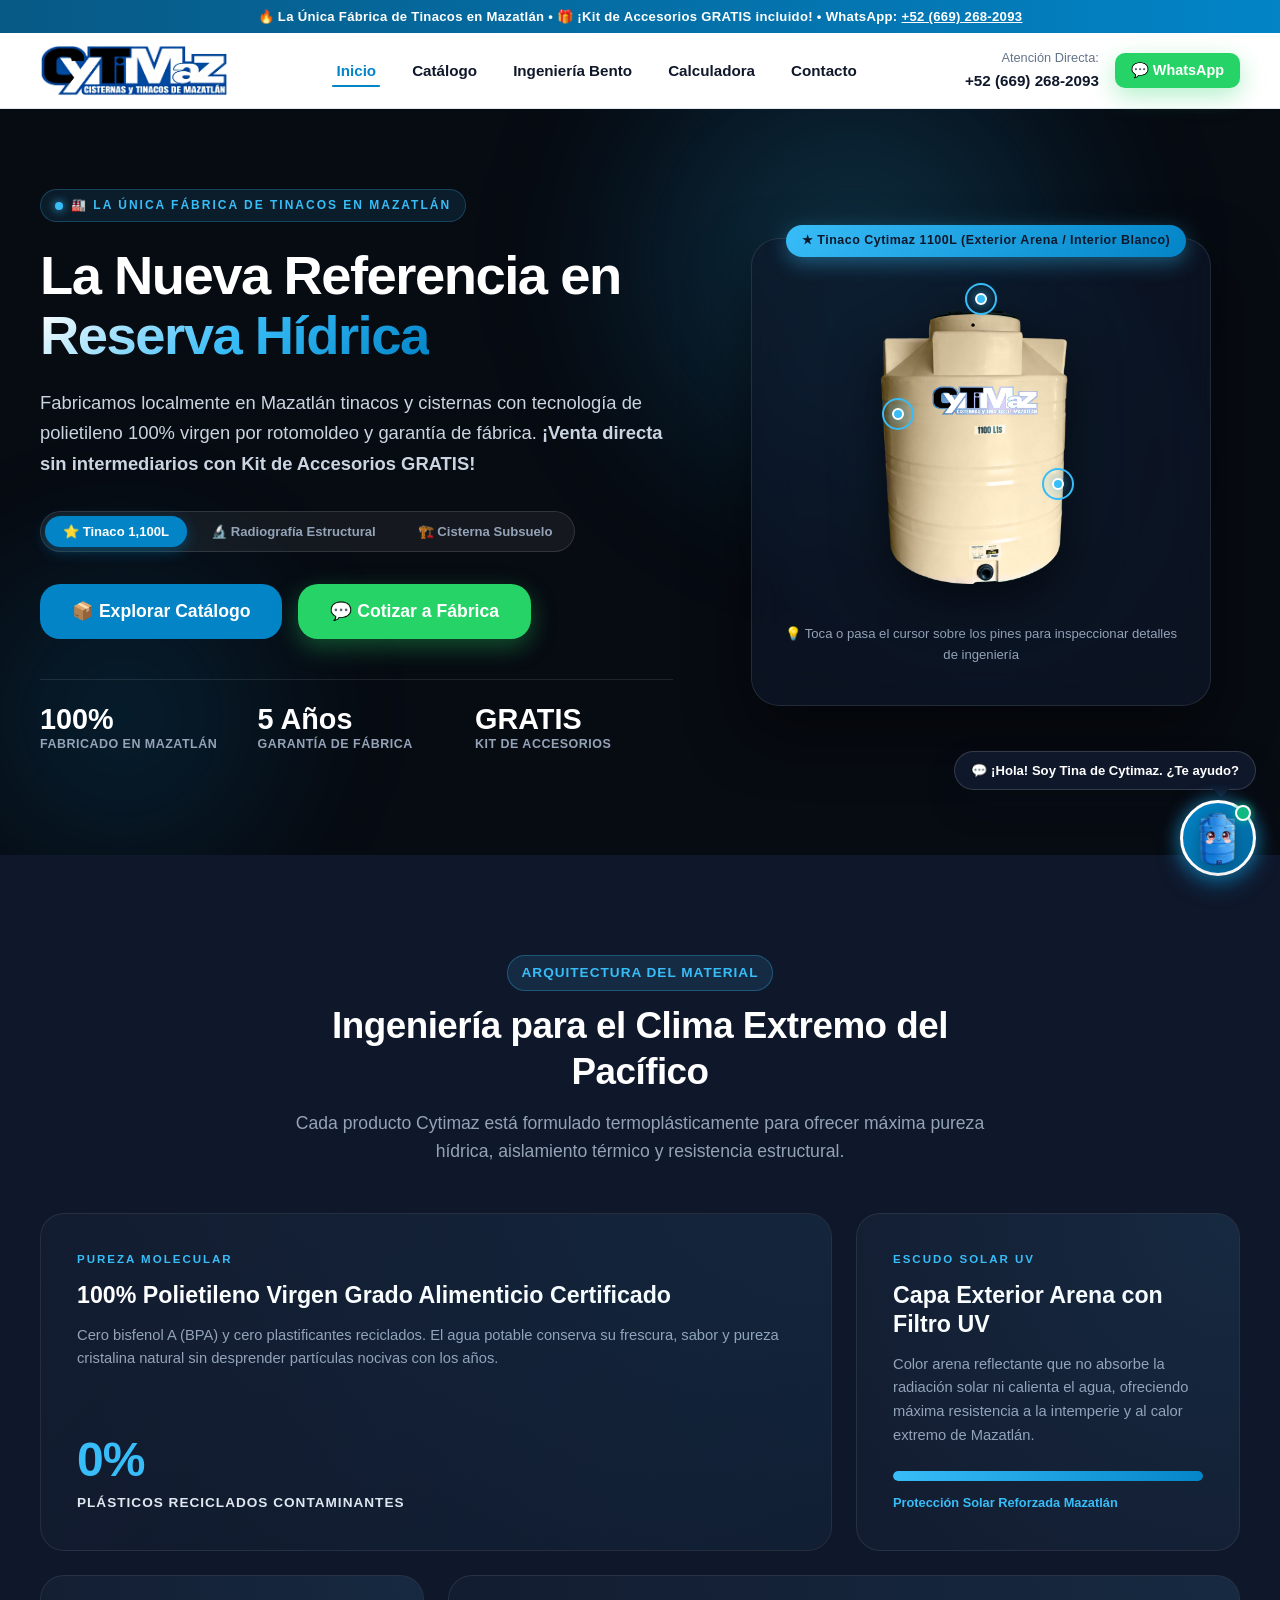
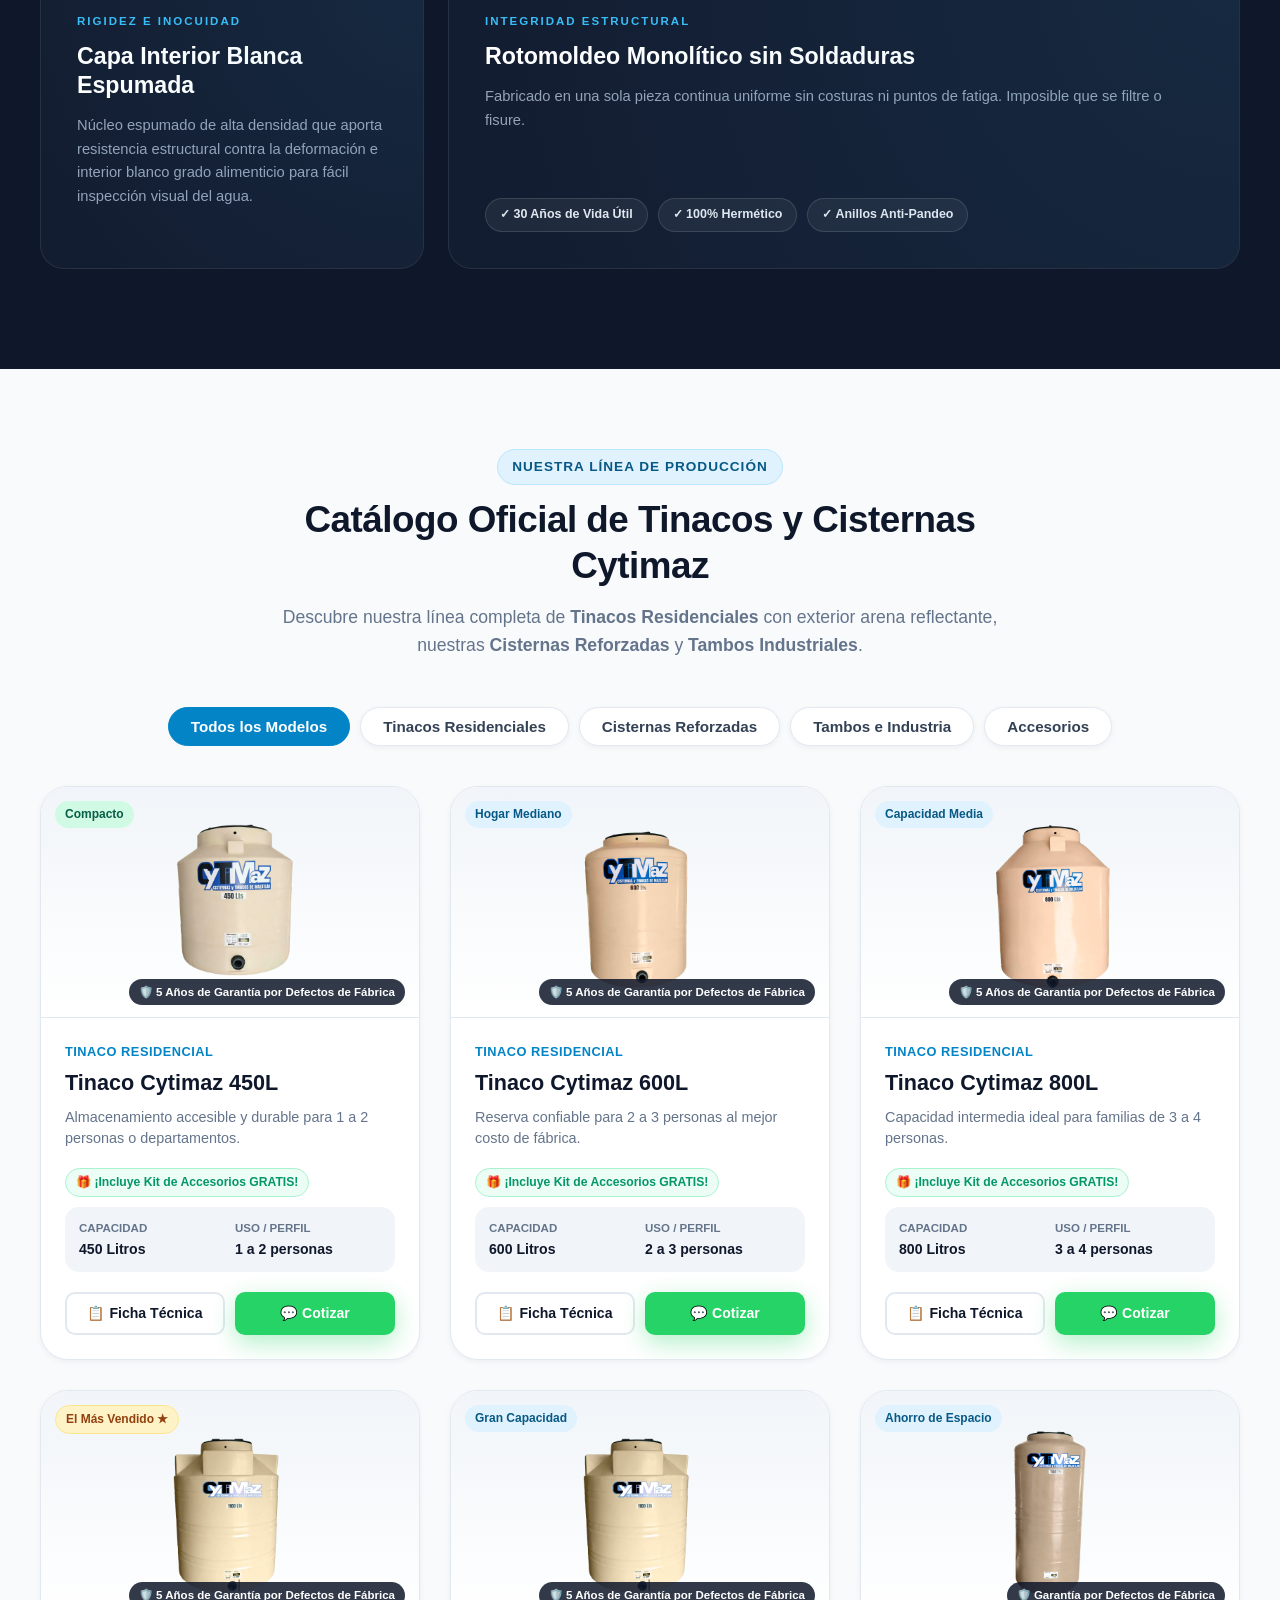
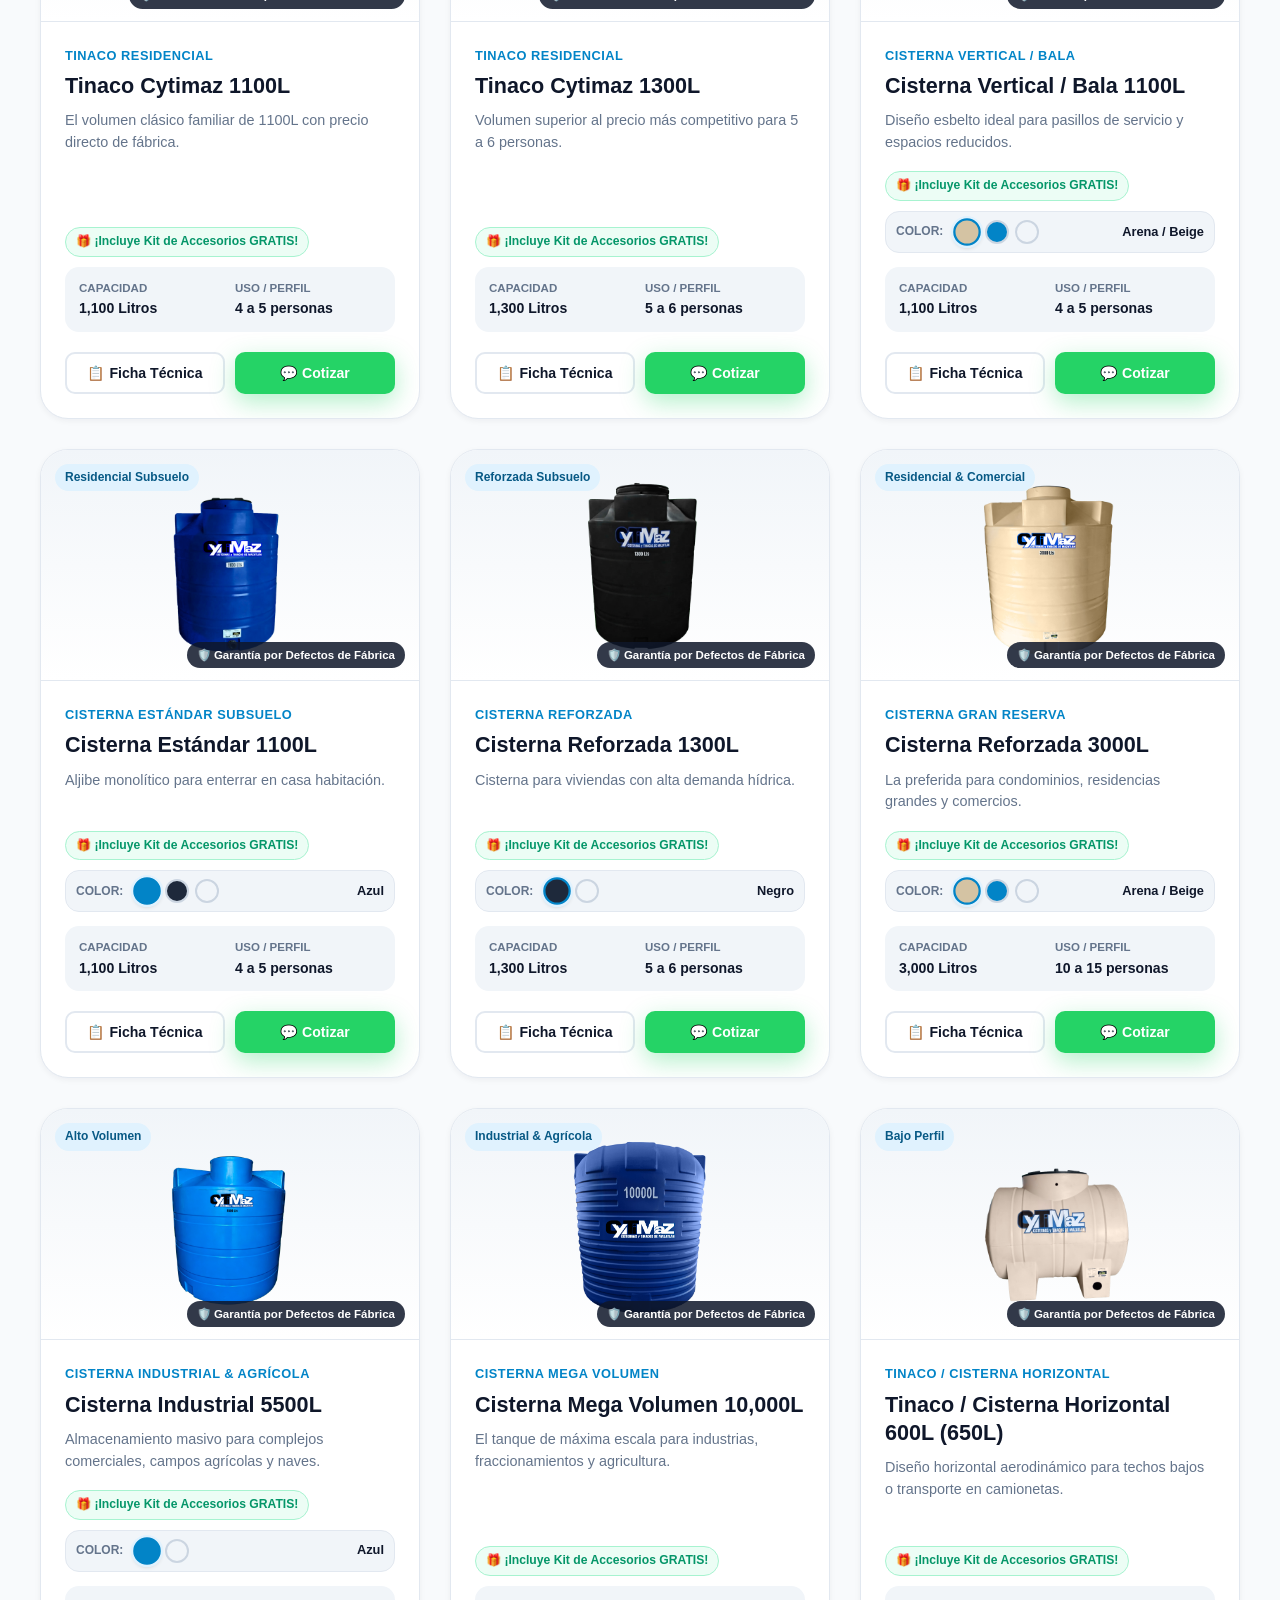
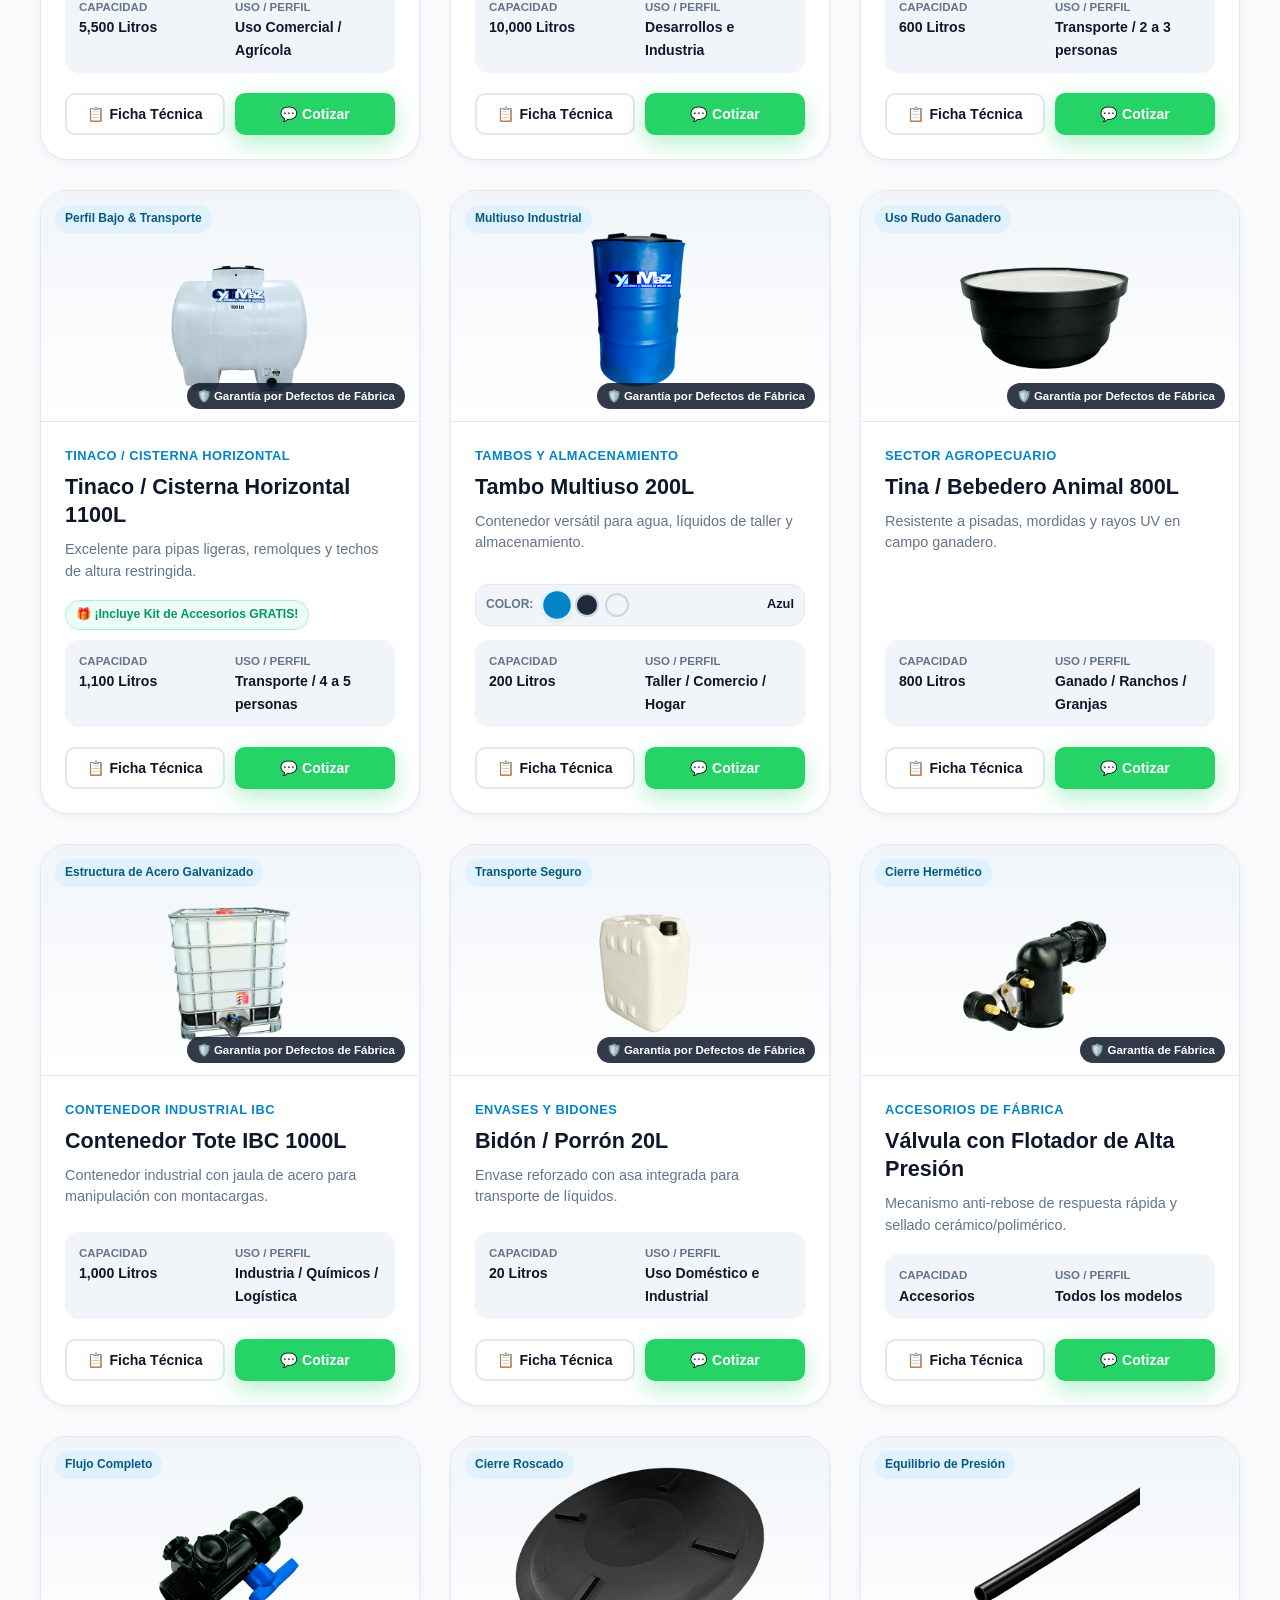
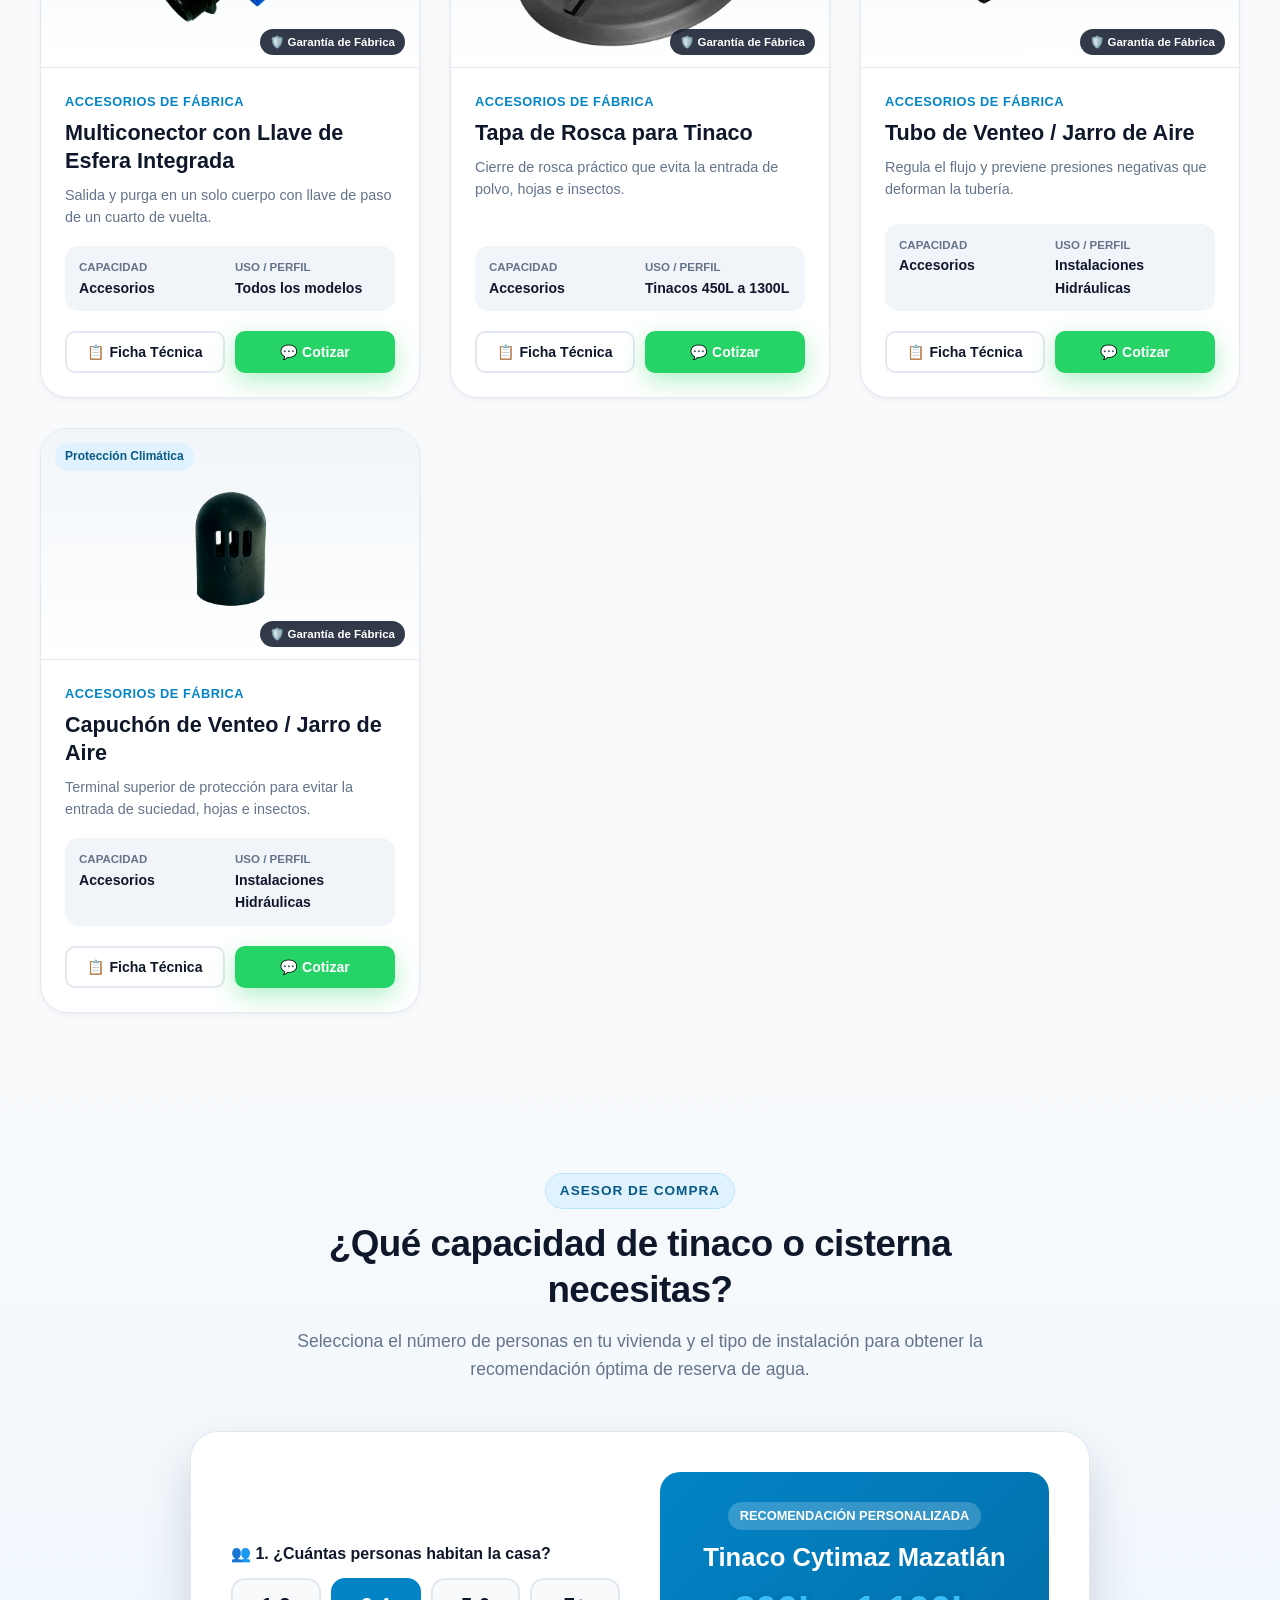
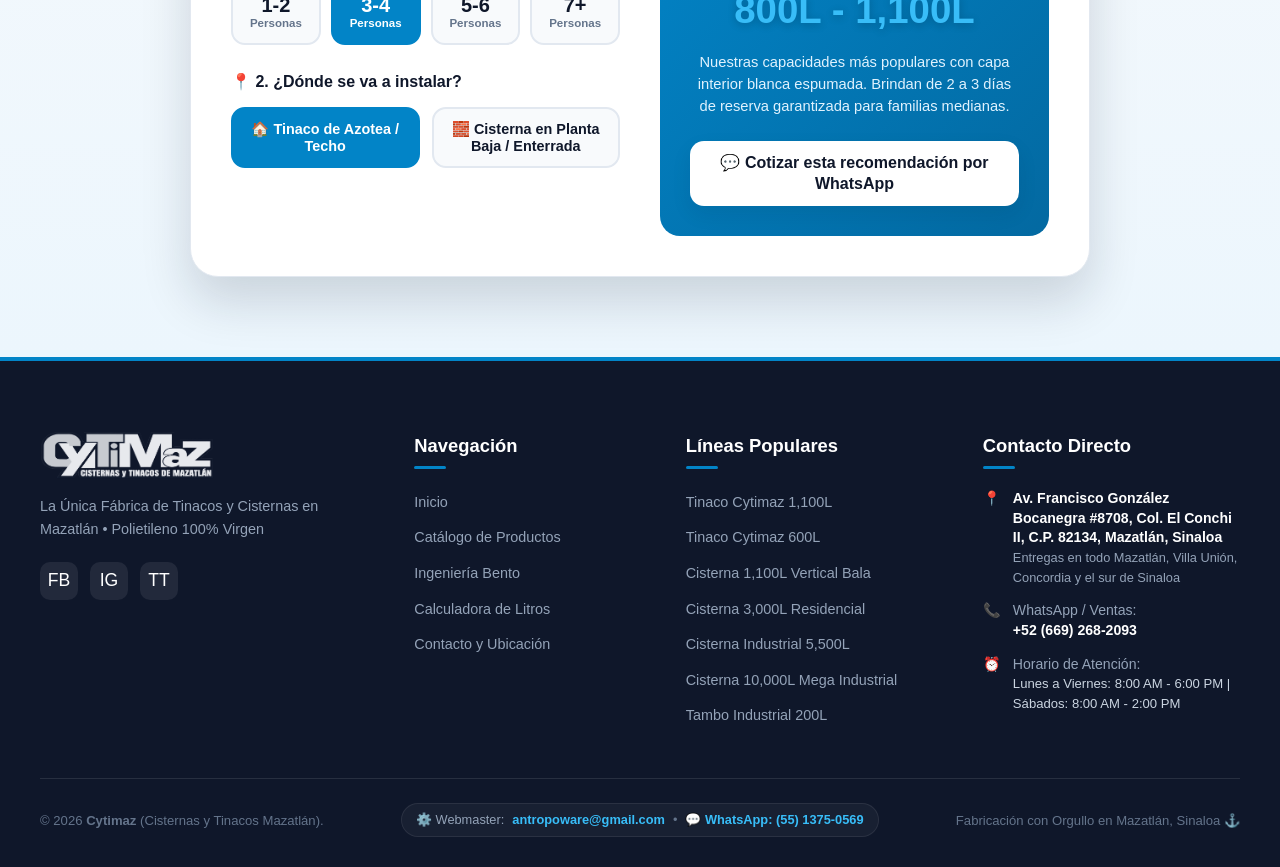
==== commit c07306e1: "feat: integrar caja de texto y motor NLP inteligente para asistente Tina" ====
--- a/index.html
+++ b/index.html
@@ -508,6 +508,23 @@
       <div class="chat-messages-body" id="chat-messages-body"></div>
       <div class="chat-quick-options" id="chat-quick-options"></div>
 
+      <!-- Caja de texto y entrada interactiva con Tina -->
+      <form class="chat-input-form" id="chat-input-form" autocomplete="off">
+        <input 
+          type="text" 
+          id="chat-user-input" 
+          class="chat-user-input" 
+          placeholder="Escribe tu duda (ej. precios, 1100L, bicapa...)" 
+          maxlength="250"
+          aria-label="Escribe tu pregunta para Tina">
+        <button type="submit" class="chat-send-btn" id="chat-send-btn" aria-label="Enviar pregunta" title="Enviar">
+          <svg width="18" height="18" viewBox="0 0 24 24" fill="none" stroke="currentColor" stroke-width="2.3" stroke-linecap="round" stroke-linejoin="round">
+            <line x1="22" y1="2" x2="11" y2="13"></line>
+            <polygon points="22 2 15 22 11 13 2 9 22 2"></polygon>
+          </svg>
+        </button>
+      </form>
+
       <div class="chat-footer-cta" id="chat-footer-cta">
         <a href="https://wa.me/526692682093?text=%C2%A1Hola%20Cytimaz!%20Me%20gustar%C3%ADa%20que%20un%20asesor%20me%20atienda." target="_blank" rel="noopener" class="btn btn-whatsapp company-whatsapp-link">
           💬 Abrir WhatsApp con un Asesor
--- a/css/components/mascot-bot.css
+++ b/css/components/mascot-bot.css
@@ -258,21 +258,21 @@
 
 /* Opciones de Preguntas Frecuentes (Chips / Botones) */
 .chat-quick-options {
-  padding: 12px 16px;
+  padding: 10px 14px;
   background-color: var(--color-white);
   border-top: 1px solid var(--color-border-light);
   display: flex;
   flex-direction: column;
-  gap: 8px;
-  max-height: 170px;
+  gap: 6px;
+  max-height: 140px;
   overflow-y: auto;
 }
 
 .chat-option-btn {
   width: 100%;
   text-align: left;
-  padding: 9px 12px;
-  font-size: 0.82rem;
+  padding: 8px 12px;
+  font-size: 0.8rem;
   font-weight: 700;
   border-radius: var(--radius-md);
   background-color: var(--color-bg-alt);
@@ -300,15 +300,76 @@
   background-color: #A7F3D0;
 }
 
+/* Caja de Texto y Formulario de Entrada de Tina */
+.chat-input-form {
+  display: flex;
+  align-items: center;
+  gap: 8px;
+  padding: 10px 14px;
+  background-color: var(--color-white);
+  border-top: 1px solid var(--color-border-light);
+  position: relative;
+}
+
+.chat-user-input {
+  flex: 1;
+  padding: 9px 14px;
+  font-size: 0.84rem;
+  font-family: inherit;
+  border: 1.5px solid var(--color-border-light);
+  border-radius: 9999px;
+  background-color: #F8FAFC;
+  color: var(--color-dark);
+  outline: none;
+  transition: all var(--transition-fast);
+}
+
+.chat-user-input::placeholder {
+  color: #94A3B8;
+  font-size: 0.8rem;
+}
+
+.chat-user-input:focus {
+  background-color: #FFFFFF;
+  border-color: var(--color-primary);
+  box-shadow: 0 0 0 3px rgba(2, 132, 199, 0.15);
+}
+
+.chat-send-btn {
+  width: 38px;
+  height: 38px;
+  border-radius: 50%;
+  background: linear-gradient(135deg, #0284C7 0%, #0369A1 100%);
+  color: var(--color-white);
+  display: flex;
+  align-items: center;
+  justify-content: center;
+  border: none;
+  cursor: pointer;
+  flex-shrink: 0;
+  transition: transform var(--transition-fast), box-shadow var(--transition-fast);
+  box-shadow: 0 4px 10px rgba(2, 132, 199, 0.35);
+}
+
+.chat-send-btn:hover {
+  transform: scale(1.08);
+  box-shadow: 0 6px 14px rgba(2, 132, 199, 0.5);
+}
+
+.chat-send-btn:active {
+  transform: scale(0.95);
+}
+
 /* Barra inferior con botón directo de WhatsApp */
 .chat-footer-cta {
-  padding: 12px 16px;
-  background-color: #F1F5F9;
-  border-top: 1px solid var(--color-border-light);
+  padding: 8px 14px;
+  background-color: #F8FAFC;
+  border-top: 1px solid #EEF2F6;
 }
 
 .chat-footer-cta .btn {
   width: 100%;
-  padding: 10px;
-  font-size: 0.85rem;
-}
+  padding: 8px 12px;
+  font-size: 0.8rem;
+}
+
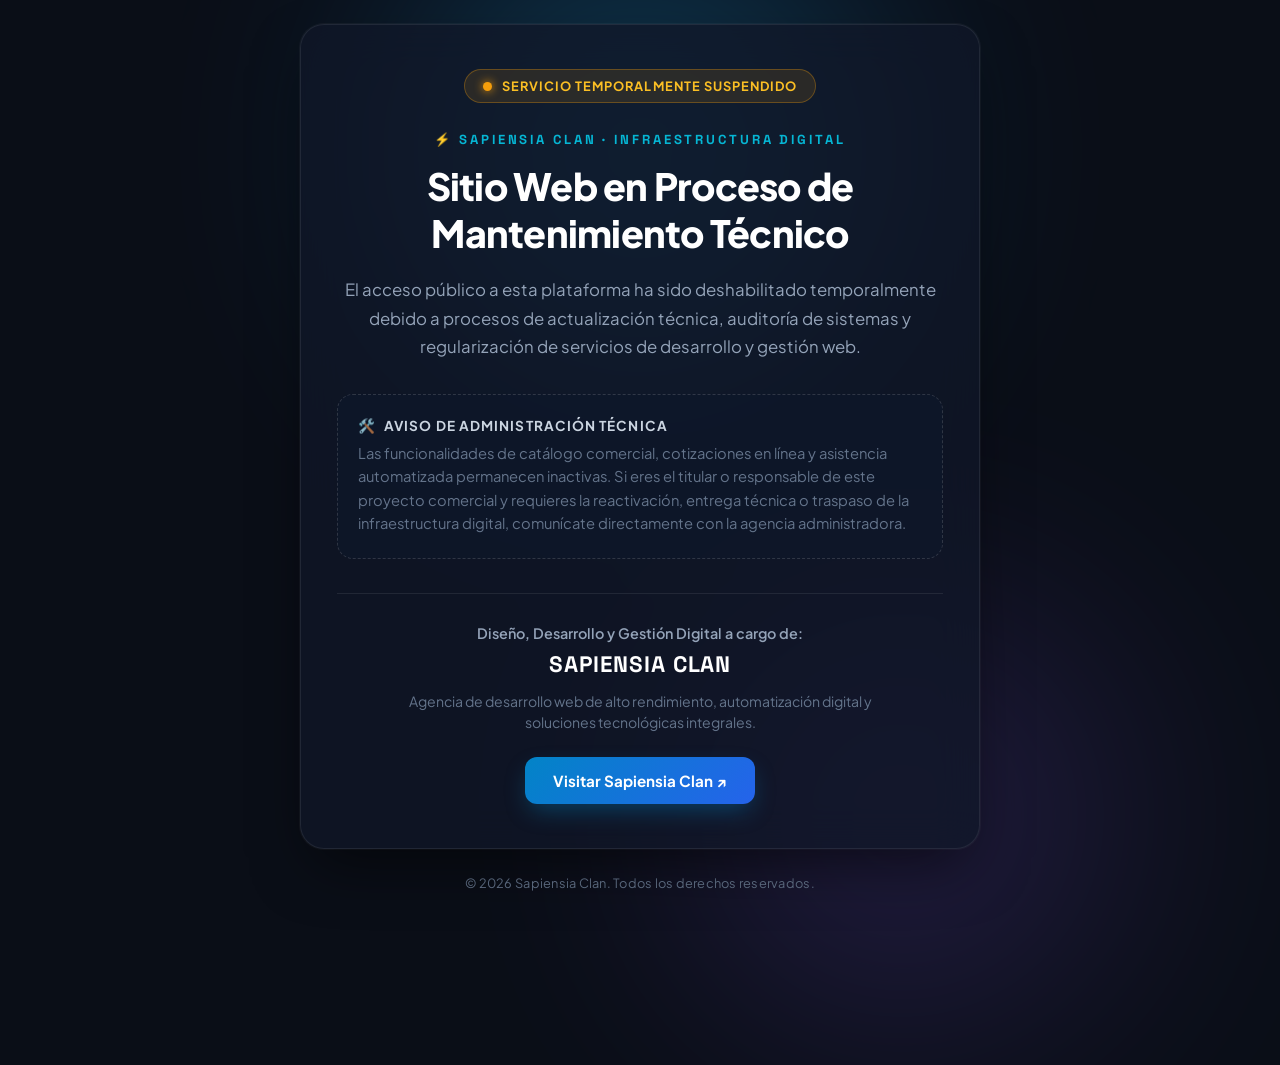
==== commit 1f5bb524: "build: suspender servicio web y activar pantalla de mantenimiento por Sapiensia Clan" ====
--- a/index.html
+++ b/index.html
@@ -3,552 +3,312 @@
 <head>
   <meta charset="UTF-8">
   <meta name="viewport" content="width=device-width, initial-scale=1.0">
-  <title>Cytimaz | Cisternas y Tinacos Mazatlán - Fábrica de Rotomoldeo</title>
-  <meta name="description" content="Tinacos y Cisternas Cytimaz fabricados por rotomoldeo con polietileno 100% virgen en Mazatlán, Sinaloa. Venta directa de fábrica con Kit de Accesorios GRATIS.">
-  <meta name="keywords" content="tinacos Mazatlan, cisternas Mazatlan, Cytimaz, rotomoldeo Sinaloa, tinaco 1100 litros, aljibes Mazatlan, tanques de agua">
-  <meta name="author" content="Cytimaz">
-  <link rel="canonical" href="https://humania-nexo.github.io/cytimaz/">
-
-  <!-- =======================================================
-       OPEN GRAPH & TARJETAS SOCIALES (WHATSAPP / META)
-       ======================================================= -->
+  <title>Sitio en Mantenimiento | Sapiensia Clan</title>
+  <meta name="robots" content="noindex, nofollow">
+  <meta name="description" content="Sitio web temporalmente fuera de servicio por mantenimiento y regularización de infraestructura digital. Desarrollado y administrado por Sapiensia Clan.">
+  
+  <!-- Open Graph -->
+  <meta property="og:title" content="Sitio en Mantenimiento | Sapiensia Clan">
+  <meta property="og:description" content="Plataforma temporalmente fuera de servicio por labores técnicas y gestión digital.">
   <meta property="og:type" content="website">
-  <meta property="og:site_name" content="Cytimaz - Cisternas y Tinacos Mazatlán">
-  <meta property="og:title" content="Cytimaz | La Única Fábrica de Tinacos y Cisternas en Mazatlán">
-  <meta property="og:description" content="Tinacos y Cisternas fabricados por rotomoldeo con polietileno 100% virgen. Creados para el calor de Mazatlán con garantía directa de fábrica.">
-  <meta property="og:image" content="https://humania-nexo.github.io/cytimaz/assets/logo/logo-cytimaz.png">
-  <meta property="og:url" content="https://humania-nexo.github.io/cytimaz/">
-
-  <!-- Favicon Oficial -->
-  <link rel="icon" type="image/png" href="assets/logo/logo-cytimaz.png">
-  <link rel="apple-touch-icon" href="assets/logo/logo-cytimaz.png">
-
-  <!-- =======================================================
-       HOJAS DE ESTILO MODULARES
-       ======================================================= -->
-  <link rel="stylesheet" href="css/variables.css">
-  <link rel="stylesheet" href="css/base.css">
-  <link rel="stylesheet" href="css/components/header.css">
-  <link rel="stylesheet" href="css/components/hero.css">
-  <link rel="stylesheet" href="css/components/hotspots.css">
-  <link rel="stylesheet" href="css/components/catalog.css">
-  <link rel="stylesheet" href="css/components/tech-rotomoldeo.css">
-  <link rel="stylesheet" href="css/components/calculator.css">
-  <link rel="stylesheet" href="css/components/product-modal.css">
-  <link rel="stylesheet" href="css/components/mascot-bot.css">
-  <link rel="stylesheet" href="css/components/footer.css">
-  <link rel="stylesheet" href="css/responsive.css">
-
-  <!-- Schema.org JSON-LD LocalBusiness -->
-  <script type="application/ld+json">
-  {
-    "@context": "https://schema.org",
-    "@graph": [
-      {
-        "@type": ["LocalBusiness", "Manufacturer"],
-        "@id": "https://humania-nexo.github.io/cytimaz/#localbusiness",
-        "name": "Cytimaz - Cisternas y Tinacos Mazatlán",
-        "image": "https://humania-nexo.github.io/cytimaz/assets/logo/logo-cytimaz.png",
-        "url": "https://humania-nexo.github.io/cytimaz/",
-        "telephone": "+526692682093",
-        "priceRange": "$$",
-        "address": {
-          "@type": "PostalAddress",
-          "streetAddress": "Av. Francisco González Bocanegra #8708, Col. El Conchi II",
-          "addressLocality": "Mazatlán",
-          "addressRegion": "Sinaloa",
-          "postalCode": "82134",
-          "addressCountry": "MX"
-        },
-        "areaServed": ["Mazatlán", "Villa Unión", "Concordia", "El Rosario", "Escuinapa", "Sinaloa"]
+
+  <link rel="preconnect" href="https://fonts.googleapis.com">
+  <link rel="preconnect" href="https://fonts.gstatic.com" crossorigin>
+  <link href="https://fonts.googleapis.com/css2?family=Plus+Jakarta+Sans:wght@400;500;600;700;800&family=Space+Grotesk:wght@500;700&display=swap" rel="stylesheet">
+
+  <style>
+    :root {
+      --bg-dark: #0a0e17;
+      --bg-card: rgba(16, 23, 41, 0.75);
+      --border-card: rgba(255, 255, 255, 0.08);
+      --accent-cyan: #06b6d4;
+      --accent-blue: #3b82f6;
+      --accent-amber: #f59e0b;
+      --text-main: #f8fafc;
+      --text-muted: #94a3b8;
+      --text-dim: #64748b;
+    }
+
+    * {
+      box-sizing: border-box;
+      margin: 0;
+      padding: 0;
+    }
+
+    body {
+      font-family: 'Plus Jakarta Sans', -apple-system, BlinkMacSystemFont, 'Segoe UI', Roboto, sans-serif;
+      background-color: var(--bg-dark);
+      color: var(--text-main);
+      min-height: 100vh;
+      display: flex;
+      flex-direction: column;
+      align-items: center;
+      justify-content: center;
+      padding: 24px 16px;
+      position: relative;
+      overflow-x: hidden;
+    }
+
+    /* Background Ambient Glows */
+    .ambient-glow {
+      position: absolute;
+      width: 500px;
+      height: 500px;
+      border-radius: 50%;
+      filter: blur(120px);
+      pointer-events: none;
+      z-index: 0;
+      opacity: 0.25;
+    }
+    .glow-1 {
+      top: -100px;
+      left: 50%;
+      transform: translateX(-50%);
+      background: radial-gradient(circle, var(--accent-cyan), var(--accent-blue));
+    }
+    .glow-2 {
+      bottom: -150px;
+      right: 10%;
+      background: radial-gradient(circle, #8b5cf6, transparent);
+    }
+
+    /* Main Container */
+    .container {
+      position: relative;
+      z-index: 1;
+      width: 100%;
+      max-width: 680px;
+      margin: 0 auto;
+    }
+
+    .card {
+      background: var(--bg-card);
+      backdrop-filter: blur(20px);
+      -webkit-backdrop-filter: blur(20px);
+      border: 1px solid var(--border-card);
+      border-radius: 24px;
+      padding: 44px 36px;
+      box-shadow: 0 25px 60px -15px rgba(0, 0, 0, 0.6), 0 0 1px 1px rgba(255, 255, 255, 0.05);
+      text-align: center;
+    }
+
+    @media (max-width: 540px) {
+      .card {
+        padding: 32px 20px;
+        border-radius: 20px;
       }
-    ]
-  }
-  </script>
+    }
+
+    /* Status Pill */
+    .status-badge {
+      display: inline-flex;
+      align-items: center;
+      gap: 10px;
+      background: rgba(245, 158, 11, 0.12);
+      border: 1px solid rgba(245, 158, 11, 0.3);
+      padding: 8px 18px;
+      border-radius: 100px;
+      font-size: 0.8rem;
+      font-weight: 700;
+      letter-spacing: 0.08em;
+      text-transform: uppercase;
+      color: #fbbf24;
+      margin-bottom: 28px;
+    }
+
+    .status-dot {
+      width: 9px;
+      height: 9px;
+      border-radius: 50%;
+      background-color: var(--accent-amber);
+      box-shadow: 0 0 10px var(--accent-amber);
+      animation: pulse 2s infinite ease-in-out;
+    }
+
+    @keyframes pulse {
+      0%, 100% { opacity: 1; transform: scale(1); }
+      50% { opacity: 0.4; transform: scale(0.85); }
+    }
+
+    /* Agency Tag */
+    .agency-tag {
+      font-family: 'Space Grotesk', sans-serif;
+      font-size: 0.82rem;
+      font-weight: 700;
+      letter-spacing: 0.22em;
+      text-transform: uppercase;
+      color: var(--accent-cyan);
+      margin-bottom: 14px;
+      display: flex;
+      align-items: center;
+      justify-content: center;
+      gap: 8px;
+    }
+
+    /* Typography */
+    h1 {
+      font-size: clamp(1.75rem, 4vw, 2.35rem);
+      font-weight: 800;
+      line-height: 1.25;
+      color: #ffffff;
+      margin-bottom: 20px;
+      letter-spacing: -0.02em;
+    }
+
+    .description {
+      font-size: 1.05rem;
+      line-height: 1.7;
+      color: var(--text-muted);
+      margin-bottom: 32px;
+    }
+
+    .notice-box {
+      background: rgba(15, 23, 42, 0.7);
+      border: 1px dashed rgba(255, 255, 255, 0.14);
+      border-radius: 16px;
+      padding: 22px 20px;
+      margin-bottom: 34px;
+      text-align: left;
+    }
+
+    .notice-box-title {
+      font-size: 0.85rem;
+      font-weight: 700;
+      text-transform: uppercase;
+      letter-spacing: 0.08em;
+      color: #cbd5e1;
+      margin-bottom: 8px;
+      display: flex;
+      align-items: center;
+      gap: 8px;
+    }
+
+    .notice-box p {
+      font-size: 0.92rem;
+      line-height: 1.6;
+      color: var(--text-dim);
+    }
+
+    /* Agency Signature & CTA */
+    .agency-card {
+      border-top: 1px solid var(--border-card);
+      padding-top: 30px;
+      margin-top: 10px;
+    }
+
+    .agency-title {
+      font-size: 0.9rem;
+      font-weight: 600;
+      color: var(--text-muted);
+      margin-bottom: 8px;
+    }
+
+    .agency-name {
+      font-family: 'Space Grotesk', sans-serif;
+      font-size: 1.4rem;
+      font-weight: 700;
+      color: #ffffff;
+      letter-spacing: 0.04em;
+      margin-bottom: 12px;
+    }
+
+    .agency-subtitle {
+      font-size: 0.88rem;
+      color: var(--text-dim);
+      margin-bottom: 24px;
+      max-width: 480px;
+      margin-left: auto;
+      margin-right: auto;
+      line-height: 1.5;
+    }
+
+    .btn-agency {
+      display: inline-flex;
+      align-items: center;
+      justify-content: center;
+      gap: 10px;
+      background: linear-gradient(135deg, #0284c7, #2563eb);
+      color: #ffffff;
+      font-weight: 700;
+      font-size: 0.95rem;
+      padding: 14px 28px;
+      border-radius: 12px;
+      text-decoration: none;
+      transition: all 0.25s ease;
+      box-shadow: 0 10px 25px -5px rgba(2, 132, 199, 0.4);
+    }
+
+    .btn-agency:hover {
+      transform: translateY(-2px);
+      box-shadow: 0 15px 30px -5px rgba(2, 132, 199, 0.6);
+      background: linear-gradient(135deg, #0369a1, #1d4ed8);
+    }
+
+    /* Footer */
+    footer {
+      margin-top: 26px;
+      text-align: center;
+      font-size: 0.8rem;
+      color: var(--text-dim);
+      letter-spacing: 0.02em;
+    }
+  </style>
 </head>
 <body>
 
-  <!-- Barra de Aviso Superior -->
-  <div style="background: linear-gradient(90deg, #075985 0%, #0284C7 100%); color: #FFFFFF; font-size: 0.82rem; font-weight: 700; text-align: center; padding: 6px 12px; letter-spacing: 0.3px;">
-    🔥 La Única Fábrica de Tinacos en Mazatlán • 🎁 ¡Kit de Accesorios GRATIS incluido! • WhatsApp: <a href="https://wa.me/526692682093" target="_blank" rel="noopener" style="color: #FFFFFF; text-decoration: underline;">+52 (669) 268-2093</a>
-  </div>
-
-  <!-- =======================================================
-       1. CABECERA Y NAVEGACIÓN PRINCIPAL
-       ======================================================= -->
-  <header class="site-header">
-    <div class="container header-container">
-      <a href="#inicio" class="header-logo" title="Cytimaz - Inicio">
-        <img src="assets/logo/logo-cytimaz.png" alt="Cytimaz - Cisternas y Tinacos Mazatlán">
-      </a>
-
-      <nav>
-        <ul class="nav-menu">
-          <li><a href="#inicio" class="nav-link active">Inicio</a></li>
-          <li><a href="#catalogo" class="nav-link">Catálogo</a></li>
-          <li><a href="#ingenieria" class="nav-link">Ingeniería Bento</a></li>
-          <li><a href="#calculadora" class="nav-link">Calculadora</a></li>
-          <li><a href="#contacto" class="nav-link">Contacto</a></li>
-        </ul>
-      </nav>
-
-      <div class="header-actions">
-        <div class="header-phone">
-          <span>Atención Directa:</span>
-          <strong class="company-phone-display">+52 (669) 268-2093</strong>
+  <div class="ambient-glow glow-1"></div>
+  <div class="ambient-glow glow-2"></div>
+
+  <div class="container">
+    <div class="card">
+      
+      <!-- Status Badge -->
+      <div class="status-badge">
+        <span class="status-dot"></span>
+        Servicio Temporalmente Suspendido
+      </div>
+
+      <!-- Agency Pill -->
+      <div class="agency-tag">
+        ⚡ Sapiensia Clan · Infraestructura Digital
+      </div>
+
+      <!-- Main Headline -->
+      <h1>Sitio Web en Proceso de Mantenimiento Técnico</h1>
+
+      <!-- Explanation -->
+      <p class="description">
+        El acceso público a esta plataforma ha sido deshabilitado temporalmente debido a procesos de actualización técnica, auditoría de sistemas y regularización de servicios de desarrollo y gestión web.
+      </p>
+
+      <!-- Technical Notice Box -->
+      <div class="notice-box">
+        <div class="notice-box-title">
+          <span>🛠️</span> Aviso de Administración Técnica
         </div>
-        <a href="https://wa.me/526692682093?text=%C2%A1Hola%20Cytimaz!%20Me%20gustar%C3%ADa%20solicitar%20una%20cotizaci%C3%B3n." target="_blank" rel="noopener" class="btn btn-whatsapp btn-sm company-whatsapp-link">
-          💬 WhatsApp
-        </a>
-        <button class="mobile-toggle" aria-label="Abrir menú de navegación">
-          <span></span>
-          <span></span>
-          <span></span>
-        </button>
+        <p>
+          Las funcionalidades de catálogo comercial, cotizaciones en línea y asistencia automatizada permanecen inactivas. Si eres el titular o responsable de este proyecto comercial y requieres la reactivación, entrega técnica o traspaso de la infraestructura digital, comunícate directamente con la agencia administradora.
+        </p>
       </div>
-    </div>
-  </header>
-
-  <main>
-    <!-- =======================================================
-         2. HERO CINEMÁTICO DE ALTA GAMA (APPLE PRO & NVIDIA STYLE)
-         ======================================================= -->
-    <section id="inicio" class="hero-section">
-      <div class="hero-glow-mesh"></div>
-      <div class="hero-glow-mesh-2"></div>
-
-      <div class="container hero-grid">
-        <div class="hero-content">
-          <div class="tech-eyebrow">
-            <span class="pulse-dot"></span>
-            <span>🏭 La Única Fábrica de Tinacos en Mazatlán</span>
-          </div>
-          
-          <h1 class="hero-title">
-            La Nueva Referencia en <span class="gradient-text">Reserva Hídrica</span>
-          </h1>
-          
-          <p class="hero-description">
-            Fabricamos localmente en Mazatlán tinacos y cisternas con tecnología de polietileno 100% virgen por rotomoldeo y garantía de fábrica. <strong>¡Venta directa sin intermediarios con Kit de Accesorios GRATIS!</strong>
-          </p>
-
-          <div class="inspection-mode-bar">
-            <button class="mode-pill active" data-mode="showcase">⭐ Tinaco 1,100L</button>
-            <button class="mode-pill" data-mode="xray">🔬 Radiografía Estructural</button>
-            <button class="mode-pill" data-mode="cisterna">🏗️ Cisterna Subsuelo</button>
-          </div>
-
-          <div class="hero-cta-group">
-            <a href="#catalogo" class="btn btn-primary btn-lg">
-              📦 Explorar Catálogo
-            </a>
-            <a href="https://wa.me/526692682093?text=%C2%A1Hola%20Cytimaz!%20Me%20gustar%C3%ADa%20cotizar%20tinacos%20y%20cisternas%20directo%20de%20f%C3%A1brica." target="_blank" rel="noopener" class="btn btn-whatsapp btn-lg company-whatsapp-link">
-              💬 Cotizar a Fábrica
-            </a>
-          </div>
-
-          <div class="hero-stats">
-            <div class="hero-stat-item">
-              <span class="hero-stat-number">100%</span>
-              <span class="hero-stat-label">Fabricado en Mazatlán</span>
-            </div>
-            <div class="hero-stat-item">
-              <span class="hero-stat-number">5 Años</span>
-              <span class="hero-stat-label">Garantía de Fábrica</span>
-            </div>
-            <div class="hero-stat-item">
-              <span class="hero-stat-number">GRATIS</span>
-              <span class="hero-stat-label">Kit de Accesorios</span>
-            </div>
-          </div>
-        </div>
-
-        <div class="hero-visual">
-          <div class="hero-stage">
-            <div class="stage-ambient-ring"></div>
-            
-            <div class="hero-card-featured">
-              <span class="hero-floating-badge" id="hero-dynamic-badge">★ Tinaco Cytimaz 1100L (Exterior Arena / Interior Blanco)</span>
-              
-              <div class="hero-tank-stage-wrap">
-                <img src="assets/img/productos/T1100Estandar/1100Estandar.png" alt="Tinaco Cytimaz 1100L" class="hero-card-img" id="hero-main-tank">
-                
-                <div id="hero-hotspots-container">
-                  <!-- Pin 1: Tapa Rosca (Justo sobre la tapa superior) -->
-                  <div class="hotspot-pin" style="top: 6%; left: 50%;">
-                    <span class="hotspot-pulse"></span>
-                    <span class="hotspot-dot"></span>
-                    <div class="hotspot-tooltip">Tapa de Rosca</div>
-                  </div>
-
-                  <!-- Pin 2: Capa Exterior Reflectante UV (Sobre la superficie del cuerpo) -->
-                  <div class="hotspot-pin" style="top: 42%; left: 24%;">
-                    <span class="hotspot-pulse"></span>
-                    <span class="hotspot-dot"></span>
-                    <div class="hotspot-tooltip">Capa Arena: Refleja radiación solar</div>
-                  </div>
-
-                  <!-- Pin 3: Anillos Estructurales Anti-Pandeo (Sobre uno de los anillos) -->
-                  <div class="hotspot-pin" style="top: 64%; left: 74%;">
-                    <span class="hotspot-pulse"></span>
-                    <span class="hotspot-dot"></span>
-                    <div class="hotspot-tooltip">Anillos Estructurales Anti-Pandeo</div>
-                  </div>
-                </div>
-              </div>
-
-              <div style="font-size: 0.82rem; color: #94A3B8;">
-                💡 Toca o pasa el cursor sobre los pines para inspeccionar detalles de ingeniería
-              </div>
-            </div>
-          </div>
-        </div>
-      </div>
-    </section>
-
-    <!-- =======================================================
-         3. BENTO GRID DE INGENIERÍA DE POLÍMEROS
-         ======================================================= -->
-    <section id="ingenieria" class="section-padding tech-section">
-      <div class="container">
-        <div class="section-header">
-          <span class="section-badge">Arquitectura del Material</span>
-          <h2 class="section-title">Ingeniería para el Clima Extremo del Pacífico</h2>
-          <p class="section-subtitle">
-            Cada producto Cytimaz está formulado termoplásticamente para ofrecer máxima pureza hídrica, aislamiento térmico y resistencia estructural.
-          </p>
-        </div>
-
-        <div class="bento-grid">
-          <div class="bento-card bento-large">
-            <div class="bento-card-glow"></div>
-            <div>
-              <div class="bento-eyebrow">Pureza Molecular</div>
-              <h3 class="bento-card-title">100% Polietileno Virgen Grado Alimenticio Certificado</h3>
-              <p class="bento-card-desc">
-                Cero bisfenol A (BPA) y cero plastificantes reciclados. El agua potable conserva su frescura, sabor y pureza cristalina natural sin desprender partículas nocivas con los años.
-              </p>
-            </div>
-            <div>
-              <div class="bento-stat-highlight">0%</div>
-              <div class="bento-stat-sub">Plásticos Reciclados Contaminantes</div>
-            </div>
-          </div>
-
-          <div class="bento-card bento-tall">
-            <div class="bento-card-glow"></div>
-            <div>
-              <div class="bento-eyebrow">Escudo Solar UV</div>
-              <h3 class="bento-card-title">Capa Exterior Arena con Filtro UV</h3>
-              <p class="bento-card-desc">
-                Color arena reflectante que no absorbe la radiación solar ni calienta el agua, ofreciendo máxima resistencia a la intemperie y al calor extremo de Mazatlán.
-              </p>
-            </div>
-            <div>
-              <div class="uv-shield-meter">
-                <div class="uv-shield-meter-bar"></div>
-              </div>
-              <div style="font-size: 0.8rem; font-weight: 700; color: var(--color-electric-cyan);">
-                Protección Solar Reforzada Mazatlán
-              </div>
-            </div>
-          </div>
-
-          <div class="bento-card">
-            <div class="bento-card-glow"></div>
-            <div>
-              <div class="bento-eyebrow">Rigidez e Inocuidad</div>
-              <h3 class="bento-card-title">Capa Interior Blanca Espumada</h3>
-              <p class="bento-card-desc">
-                Núcleo espumado de alta densidad que aporta resistencia estructural contra la deformación e interior blanco grado alimenticio para fácil inspección visual del agua.
-              </p>
-            </div>
-          </div>
-
-          <div class="bento-card bento-wide">
-            <div class="bento-card-glow"></div>
-            <div>
-              <div class="bento-eyebrow">Integridad Estructural</div>
-              <h3 class="bento-card-title">Rotomoldeo Monolítico sin Soldaduras</h3>
-              <p class="bento-card-desc">
-                Fabricado en una sola pieza continua uniforme sin costuras ni puntos de fatiga. Imposible que se filtre o fisure.
-              </p>
-            </div>
-            <div class="bento-tag-row">
-              <span class="bento-tech-tag">✓ 30 Años de Vida Útil</span>
-              <span class="bento-tech-tag">✓ 100% Hermético</span>
-              <span class="bento-tech-tag">✓ Anillos Anti-Pandeo</span>
-            </div>
-          </div>
-        </div>
-      </div>
-    </section>
-
-    <!-- =======================================================
-         4. CATÁLOGO INTERACTIVO DE PRODUCTOS
-         ======================================================= -->
-    <section id="catalogo" class="section-padding catalog-section">
-      <div class="container">
-        <div class="section-header">
-          <span class="section-badge">Nuestra Línea de Producción</span>
-          <h2 class="section-title">Catálogo Oficial de Tinacos y Cisternas Cytimaz</h2>
-          <p class="section-subtitle">
-            Descubre nuestra línea completa de <strong>Tinacos Residenciales</strong> con exterior arena reflectante, nuestras <strong>Cisternas Reforzadas</strong> y <strong>Tambos Industriales</strong>.
-          </p>
-        </div>
-
-        <div class="catalog-controls">
-          <div class="category-filter-bar">
-            <button class="filter-btn active" data-filter="all">Todos los Modelos</button>
-            <button class="filter-btn" data-filter="tinacos">Tinacos Residenciales</button>
-            <button class="filter-btn" data-filter="cisternas">Cisternas Reforzadas</button>
-            <button class="filter-btn" data-filter="industria">Tambos e Industria</button>
-            <button class="filter-btn" data-filter="accesorios">Accesorios</button>
-          </div>
-        </div>
-
-        <div class="products-grid" id="products-grid">
-          <!-- Generado por JS -->
-        </div>
-      </div>
-    </section>
-
-    <!-- =======================================================
-         5. CALCULADORA INTERACTIVA DE CAPACIDAD
-         ======================================================= -->
-    <section id="calculadora" class="section-padding calc-section">
-      <div class="container">
-        <div class="section-header">
-          <span class="section-badge">Asesor de Compra</span>
-          <h2 class="section-title">¿Qué capacidad de tinaco o cisterna necesitas?</h2>
-          <p class="section-subtitle">
-            Selecciona el número de personas en tu vivienda y el tipo de instalación para obtener la recomendación óptima de reserva de agua.
-          </p>
-        </div>
-
-        <div class="calc-card-main">
-          <div class="calc-steps-grid">
-            <div class="calc-inputs">
-              <div>
-                <label class="calc-group-label">👥 1. ¿Cuántas personas habitan la casa?</label>
-                <div class="calc-people-selector">
-                  <button type="button" class="people-btn" data-people="1-2">
-                    <span class="people-count">1-2</span>
-                    <span class="people-sub">Personas</span>
-                  </button>
-                  <button type="button" class="people-btn active" data-people="3-4">
-                    <span class="people-count">3-4</span>
-                    <span class="people-sub">Personas</span>
-                  </button>
-                  <button type="button" class="people-btn" data-people="5-6">
-                    <span class="people-count">5-6</span>
-                    <span class="people-sub">Personas</span>
-                  </button>
-                  <button type="button" class="people-btn" data-people="7+">
-                    <span class="people-count">7+</span>
-                    <span class="people-sub">Personas</span>
-                  </button>
-                </div>
-              </div>
-
-              <div>
-                <label class="calc-group-label">📍 2. ¿Dónde se va a instalar?</label>
-                <div class="install-type-selector">
-                  <button type="button" class="install-btn active" data-type="techo">
-                    🏠 Tinaco de Azotea / Techo
-                  </button>
-                  <button type="button" class="install-btn" data-type="subsuelo">
-                    🧱 Cisterna en Planta Baja / Enterrada
-                  </button>
-                </div>
-              </div>
-            </div>
-
-            <div class="calc-result-box">
-              <span class="calc-result-badge">Recomendación Personalizada</span>
-              <h3 class="calc-result-title" id="calc-rec-title">Tinaco Cytimaz Mazatlán</h3>
-              <div class="calc-result-liters" id="calc-rec-liters">1,100 Litros</div>
-              <p class="calc-result-desc" id="calc-rec-desc">
-                Nuestra capacidad más vendida en tinacos. Brinda de 2 a 3 días de autonomía garantizada para familias con capa interior blanca espumada grado alimenticio.
-              </p>
-              <a href="https://wa.me/526692682093?text=%C2%A1Hola%20Cytimaz!%20Me%20interesa%20el%20Tinaco%20Cytimaz%20de%201100L." id="calc-rec-wa-btn" target="_blank" rel="noopener" class="btn btn-whatsapp">
-                💬 Cotizar esta recomendación por WhatsApp
-              </a>
-            </div>
-          </div>
-        </div>
-      </div>
-    </section>
-  </main>
-
-  <!-- =======================================================
-       6. PIE DE PÁGINA (FOOTER)
-       ======================================================= -->
-  <footer id="contacto" class="site-footer">
-    <div class="container">
-      <div class="footer-grid">
-        <div class="footer-col">
-          <div style="display: flex; align-items: center; gap: 10px; margin-bottom: 16px;">
-            <img src="assets/logo/logo-cytimaz-blanco.png" alt="Cytimaz Logo" style="height: 48px; object-fit: contain;">
-          </div>
-          <p class="footer-brand-desc company-slogan-text">
-            Fabricación por Rotomoldeo con Polietileno 100% Virgen. Tinacos, Cisternas y Tambos diseñados para durar toda la vida en Mazatlán y todo Sinaloa.
-          </p>
-          <div class="footer-social-links">
-            <a href="https://facebook.com/cytimaz" id="footer-fb-link" target="_blank" rel="noopener" class="footer-social-icon" title="Facebook">FB</a>
-            <a href="https://instagram.com/cytimaz" id="footer-ig-link" target="_blank" rel="noopener" class="footer-social-icon" title="Instagram">IG</a>
-            <a href="https://tiktok.com/@cytimaz" id="footer-tt-link" target="_blank" rel="noopener" class="footer-social-icon" title="TikTok">TT</a>
-          </div>
-        </div>
-
-        <div class="footer-col">
-          <h3>Navegación</h3>
-          <ul class="footer-links-list">
-            <li><a href="#inicio">Inicio</a></li>
-            <li><a href="#catalogo">Catálogo de Productos</a></li>
-            <li><a href="#ingenieria">Ingeniería Bento</a></li>
-            <li><a href="#calculadora">Calculadora de Litros</a></li>
-            <li><a href="#contacto">Contacto y Ubicación</a></li>
-          </ul>
-        </div>
-
-        <div class="footer-col">
-          <h3>Líneas Populares</h3>
-          <ul class="footer-links-list">
-            <li><a href="#catalogo">Tinaco Cytimaz 1,100L</a></li>
-            <li><a href="#catalogo">Tinaco Cytimaz 600L</a></li>
-            <li><a href="#catalogo">Cisterna 1,100L Vertical Bala</a></li>
-            <li><a href="#catalogo">Cisterna 3,000L Residencial</a></li>
-            <li><a href="#catalogo">Cisterna Industrial 5,500L</a></li>
-            <li><a href="#catalogo">Cisterna 10,000L Mega Industrial</a></li>
-            <li><a href="#catalogo">Tambo Industrial 200L</a></li>
-          </ul>
-        </div>
-
-        <div class="footer-col">
-          <h3>Contacto Directo</h3>
-          <div class="footer-contact-item">
-            <span>📍</span>
-            <div>
-              <strong id="footer-address-text">Mazatlán, Sinaloa, México</strong><br>
-              <span id="footer-coverage-text" style="font-size: 0.8rem; color: #94A3B8;">Entregas en todo Mazatlán y sur de Sinaloa</span>
-            </div>
-          </div>
-          <div class="footer-contact-item">
-            <span>📞</span>
-            <div>
-              <span>WhatsApp / Ventas:</span><br>
-              <strong class="company-phone-display">+52 (669) 268-2093</strong>
-            </div>
-          </div>
-          <div class="footer-contact-item">
-            <span>⏰</span>
-            <div>
-              <span>Horario de Atención:</span><br>
-              <span id="footer-schedule-text" style="font-size: 0.82rem; color: #CBD5E1;">Lun a Vie: 8:00 AM - 6:00 PM | Sáb: 8:00 AM - 2:00 PM</span>
-            </div>
-          </div>
-        </div>
-      </div>
-
-      <div class="footer-bottom">
-        <div>
-          © <span id="current-year-text">2026</span> <strong>Cytimaz</strong> (Cisternas y Tinacos Mazatlán).
-        </div>
-        <div class="footer-webmaster">
-          <span>⚙️ Webmaster:</span>
-          <a href="mailto:antropoware@gmail.com" class="webmaster-link">antropoware@gmail.com</a>
-          <span class="webmaster-sep">•</span>
-          <a href="https://wa.me/525513750569?text=%C2%A1Hola!%20Contacto%20con%20el%20Webmaster%20de%20Cytimaz." target="_blank" rel="noopener" class="webmaster-link">💬 WhatsApp: (55) 1375-0569</a>
-        </div>
-        <div>
-          Fabricación con Orgullo en Mazatlán, Sinaloa ⚓
-        </div>
-      </div>
-    </div>
-  </footer>
-
-  <!-- =======================================================
-       7. MODAL EMERGENTE: FICHA TÉCNICA DETALLADA
-       ======================================================= -->
-  <div class="modal-backdrop" id="product-modal-backdrop" role="dialog" aria-modal="true" aria-hidden="true">
-    <div class="modal-dialog">
-      <button type="button" class="modal-close-btn" id="modal-close-btn" aria-label="Cerrar modal">×</button>
-      <div class="modal-body" id="modal-dynamic-content">
-        <!-- Inyectado por JS -->
-      </div>
-    </div>
-  </div>
-
-  <!-- =======================================================
-       8. MASCOTA ASISTENTE VIRTUAL ("TINA")
-       ======================================================= -->
-  <aside class="mascot-widget-wrapper" aria-label="Asistente virtual Tina de Cytimaz">
-    <div class="mascot-speech-bubble" id="mascot-speech-bubble">
-      <span>💬 ¡Hola! Soy Tina de Cytimaz. ¿Te ayudo?</span>
-    </div>
-
-    <button type="button" class="mascot-launcher-btn" id="mascot-launcher-btn" aria-label="Abrir asistente virtual Tina">
-      <img src="assets/mascot/asistenteTina.png" alt="Tina Asesora Virtual Cytimaz">
-      <span class="mascot-badge-online" title="Tina en línea"></span>
-    </button>
-
-    <div class="mascot-chat-window" id="mascot-chat-window">
-      <div class="chat-header">
-        <div class="chat-header-user">
-          <img src="assets/mascot/asistenteTina.png" alt="Tina" class="chat-avatar-mini">
-          <div class="chat-header-info">
-            <h3>Tina Cytimaz</h3>
-            <p>● Asesora Virtual en Línea</p>
-          </div>
-        </div>
-        <button type="button" class="chat-close-btn" id="chat-close-btn" aria-label="Cerrar chat">✕</button>
-      </div>
-
-      <div class="chat-messages-body" id="chat-messages-body"></div>
-      <div class="chat-quick-options" id="chat-quick-options"></div>
-
-      <!-- Caja de texto y entrada interactiva con Tina -->
-      <form class="chat-input-form" id="chat-input-form" autocomplete="off">
-        <input 
-          type="text" 
-          id="chat-user-input" 
-          class="chat-user-input" 
-          placeholder="Escribe tu duda (ej. precios, 1100L, bicapa...)" 
-          maxlength="250"
-          aria-label="Escribe tu pregunta para Tina">
-        <button type="submit" class="chat-send-btn" id="chat-send-btn" aria-label="Enviar pregunta" title="Enviar">
-          <svg width="18" height="18" viewBox="0 0 24 24" fill="none" stroke="currentColor" stroke-width="2.3" stroke-linecap="round" stroke-linejoin="round">
-            <line x1="22" y1="2" x2="11" y2="13"></line>
-            <polygon points="22 2 15 22 11 13 2 9 22 2"></polygon>
-          </svg>
-        </button>
-      </form>
-
-      <div class="chat-footer-cta" id="chat-footer-cta">
-        <a href="https://wa.me/526692682093?text=%C2%A1Hola%20Cytimaz!%20Me%20gustar%C3%ADa%20que%20un%20asesor%20me%20atienda." target="_blank" rel="noopener" class="btn btn-whatsapp company-whatsapp-link">
-          💬 Abrir WhatsApp con un Asesor
+
+      <!-- Agency Signature -->
+      <div class="agency-card">
+        <div class="agency-title">Diseño, Desarrollo y Gestión Digital a cargo de:</div>
+        <div class="agency-name">SAPIENSIA CLAN</div>
+        <p class="agency-subtitle">
+          Agencia de desarrollo web de alto rendimiento, automatización digital y soluciones tecnológicas integrales.
+        </p>
+        <a href="https://www.sapiensiaclan.com" target="_blank" rel="noopener noreferrer" class="btn-agency">
+          Visitar Sapiensia Clan ↗
         </a>
       </div>
+
     </div>
-  </aside>
-
-  <!-- =======================================================
-       9. SCRIPTS MODULARES
-       ======================================================= -->
-  <script src="js/data/company.js"></script>
-  <script src="js/data/products.js"></script>
-  <script src="js/data/bot-faq.js"></script>
-
-  <script src="js/components/header.js"></script>
-  <script src="js/components/hero-inspection.js"></script>
-  <script src="js/components/catalog.js"></script>
-  <script src="js/components/product-modal.js"></script>
-  <script src="js/components/calculator.js"></script>
-  <script src="js/components/mascot-bot.js"></script>
-
-  <script src="js/main.js"></script>
+
+    <footer>
+      © <script>document.write(new Date().getFullYear())</script> Sapiensia Clan. Todos los derechos reservados.
+    </footer>
+  </div>
+
 </body>
 </html>
-
-
